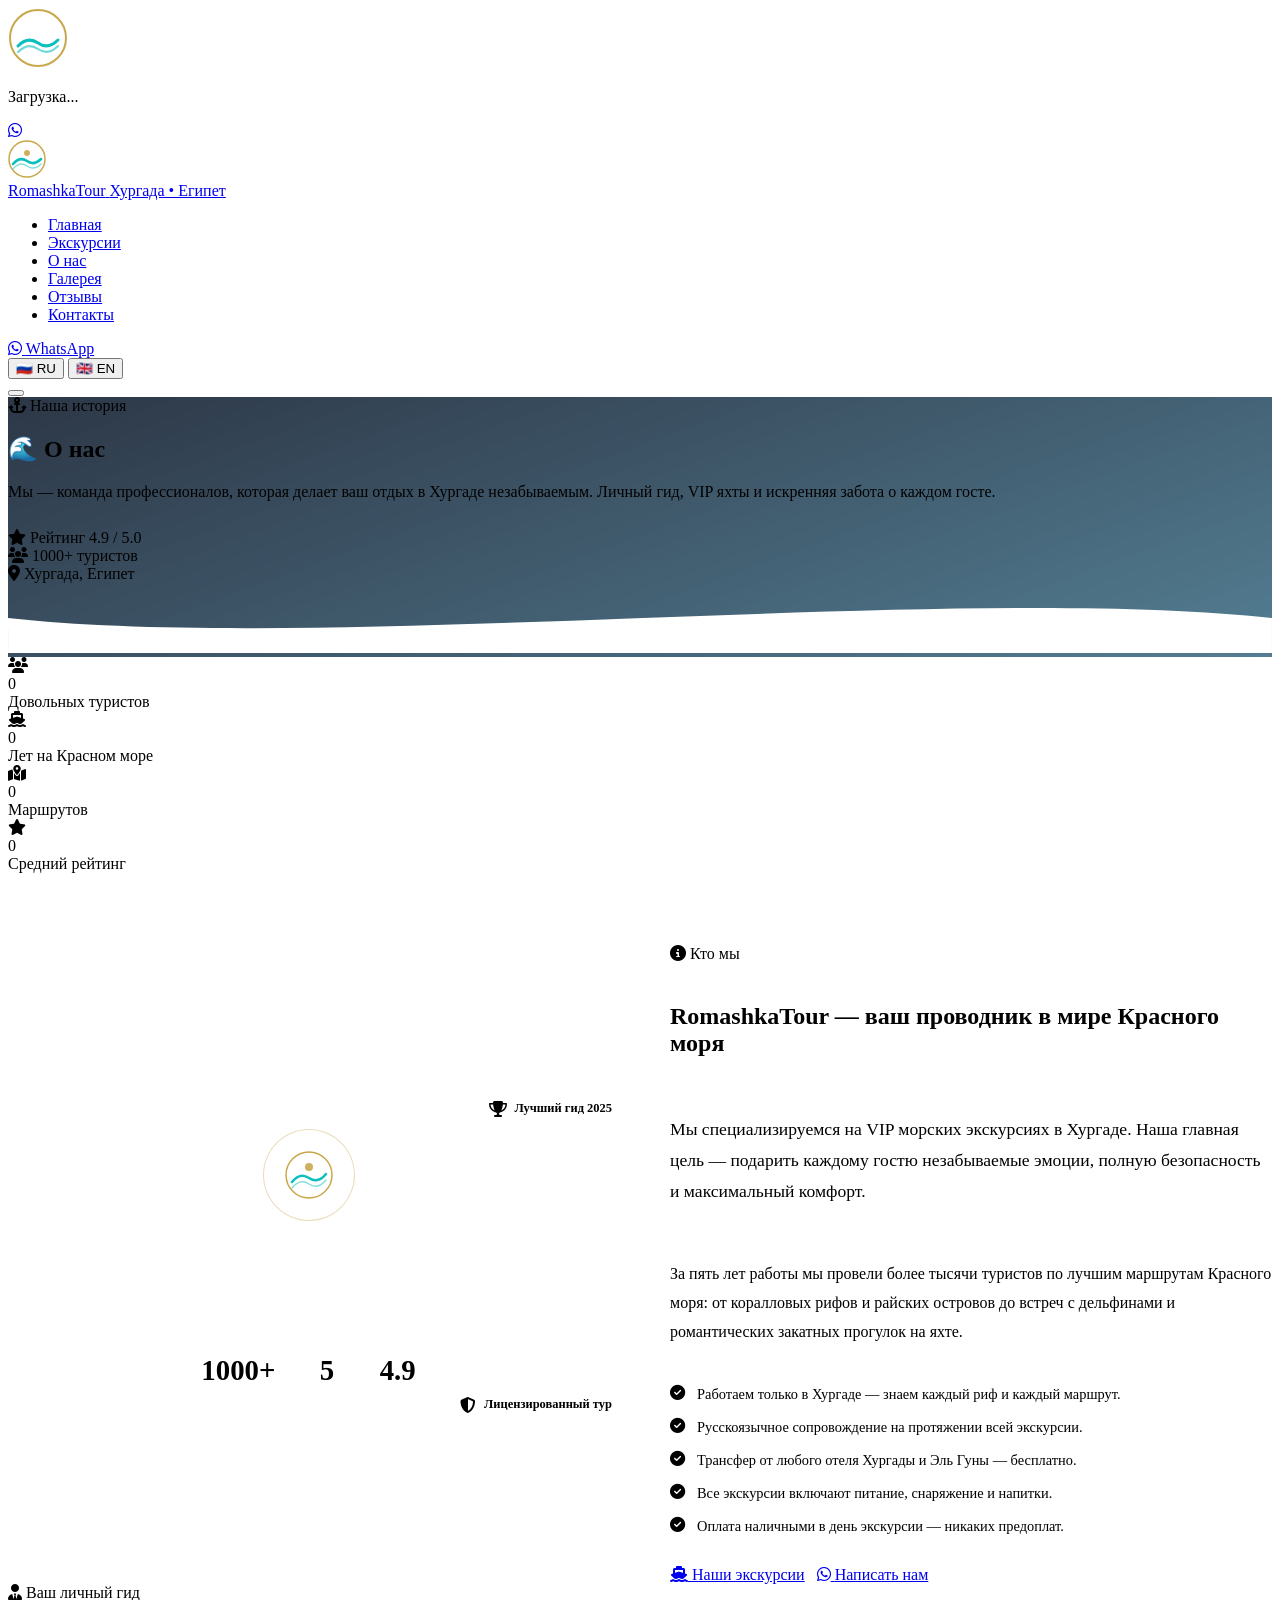
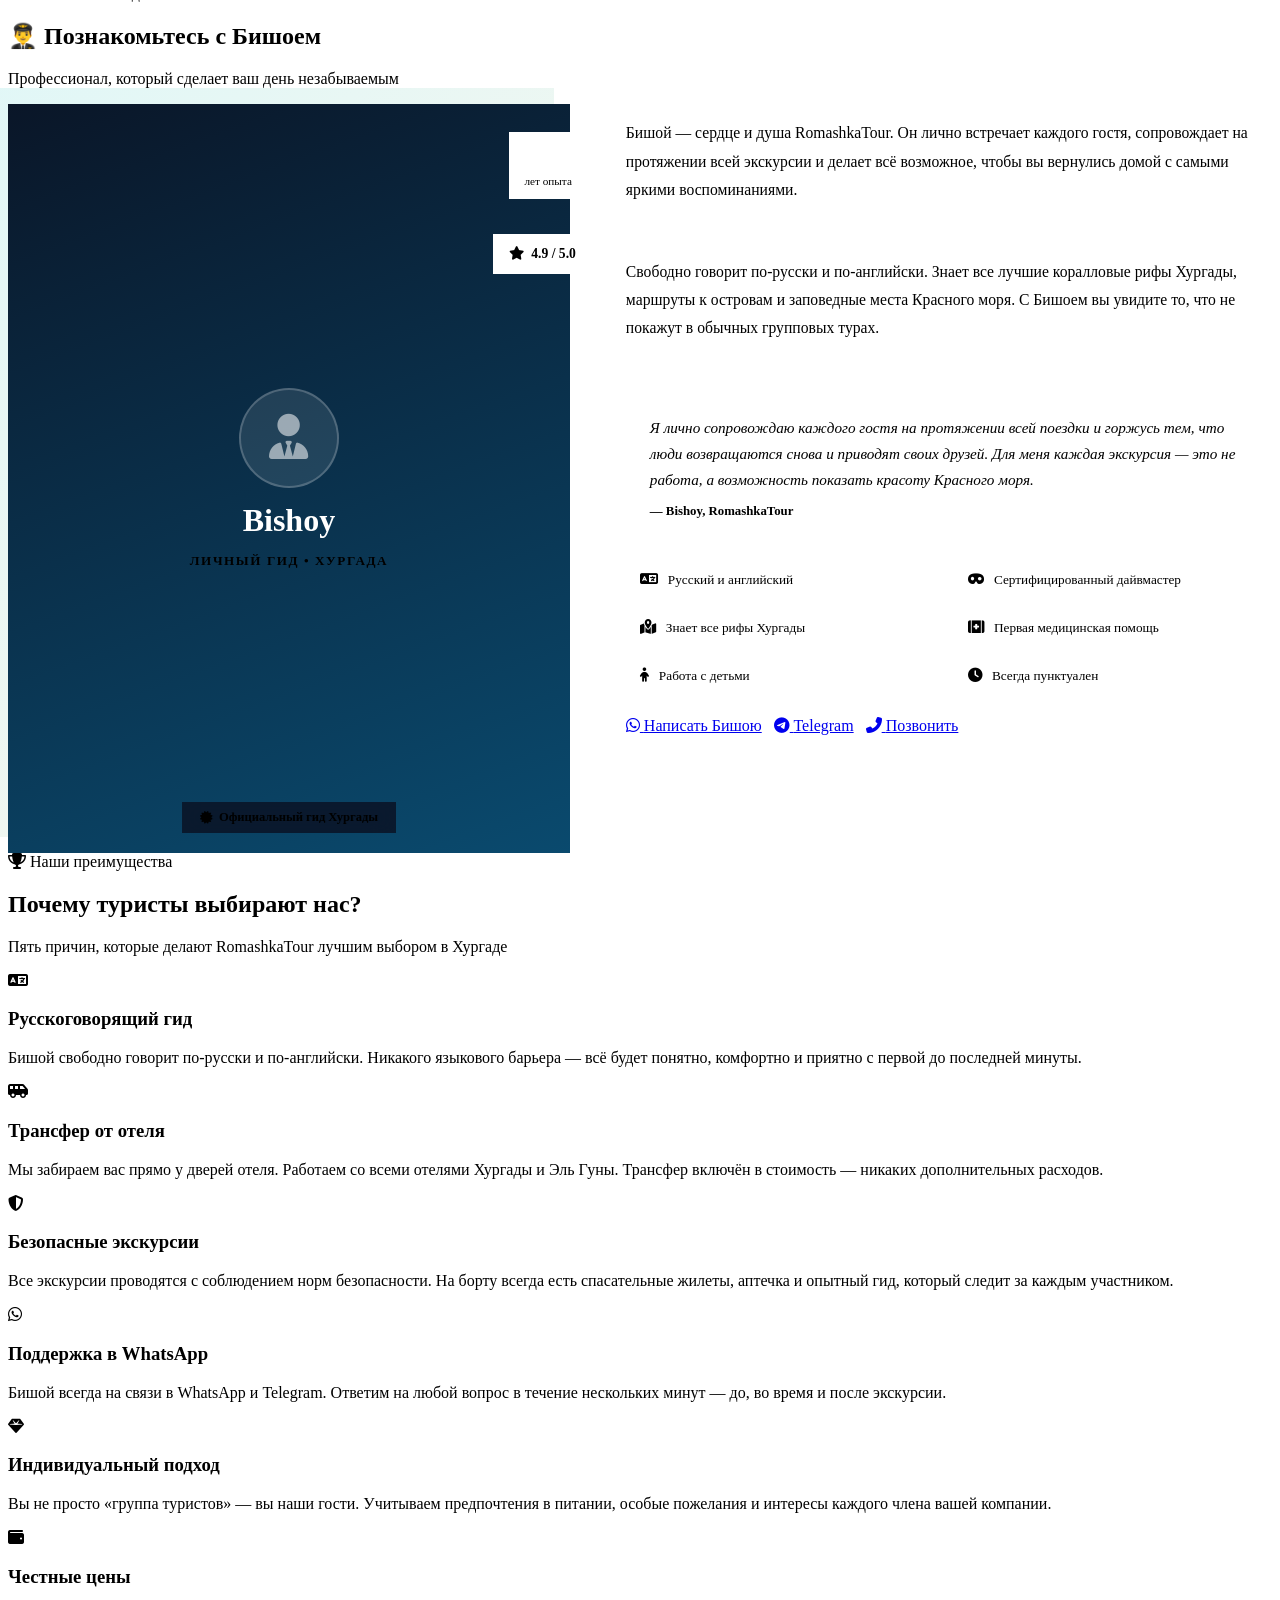
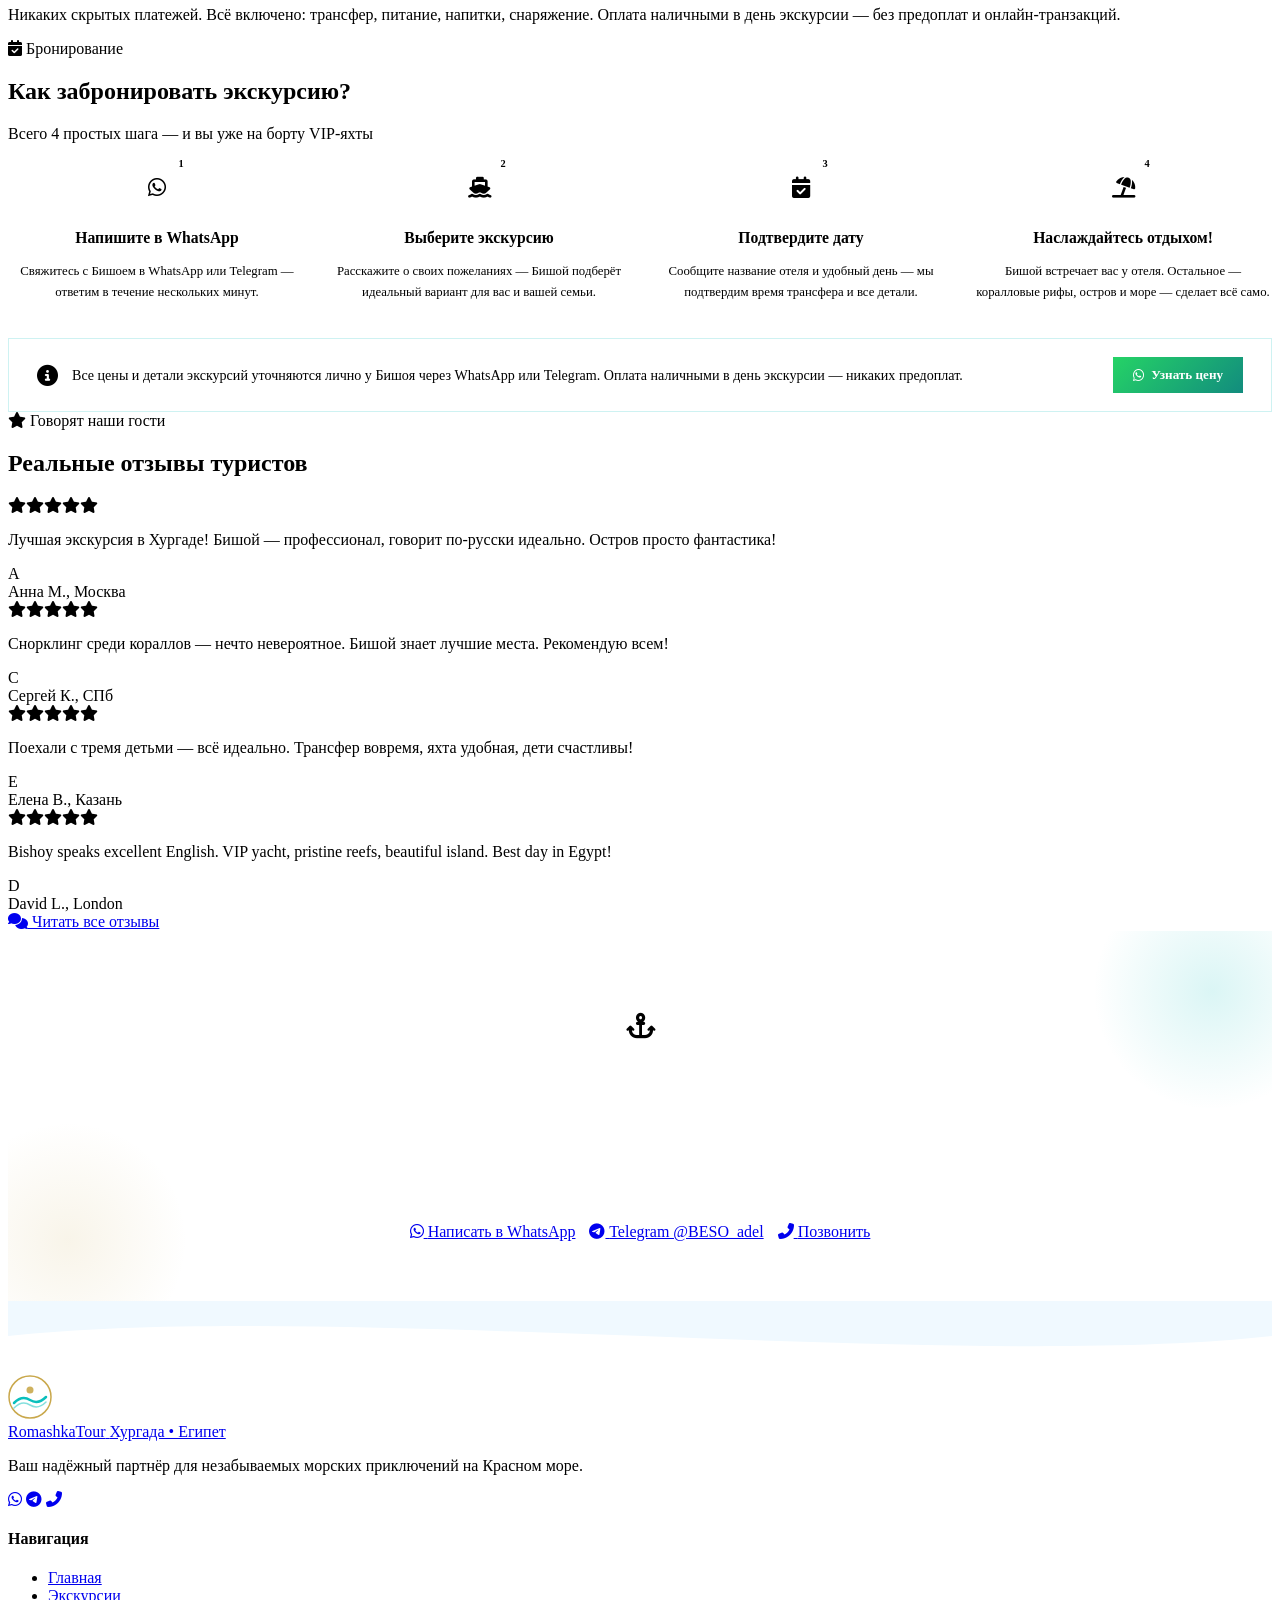
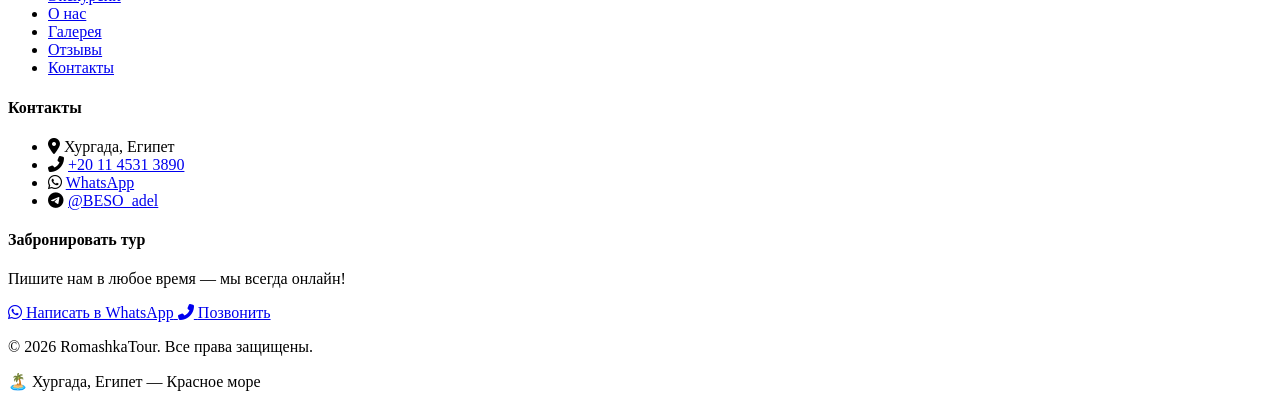
==== about.html @ 7dd12771 "Add files via upload" ====
<!DOCTYPE html>
<html lang="ru">
<head>
  <meta charset="UTF-8" />
  <meta name="viewport" content="width=device-width, initial-scale=1.0" />
  <meta name="description" content="О компании RomashkaTour — VIP морские экскурсии в Хургаде с личным гидом Бишоем. Русскоговорящий гид, трансфер от отеля, безопасные экскурсии на Красном море." />
  <meta name="keywords" content="RomashkaTour о нас, гид Бишой Хургада, морские экскурсии Египет, русский гид Хургада" />
  <meta name="author" content="RomashkaTour" />
  <meta property="og:title" content="О нас — RomashkaTour Хургада" />
  <meta property="og:description" content="Познакомьтесь с командой RomashkaTour. Личный гид Бишой, VIP яхты, Красное море." />
  <meta property="og:type" content="website" />
  <title>О нас — RomashkaTour | Гид Бишой, Хургада</title>
  <script>document.documentElement.classList.add('js');</script>
  <link rel="preconnect" href="https://fonts.googleapis.com" />
  <link rel="preconnect" href="https://fonts.gstatic.com" crossorigin />
  <link href="https://fonts.googleapis.com/css2?family=Playfair+Display:ital,wght@0,400;0,600;0,700;0,900;1,400&family=Inter:wght@300;400;500;600;700&display=swap" rel="stylesheet" />
  <link rel="stylesheet" href="https://cdnjs.cloudflare.com/ajax/libs/font-awesome/6.5.0/css/all.min.css" />
  <link rel="stylesheet" href="css/style.css" />

  <style>
    /* ─── ABOUT PAGE — уникальные стили только для этой страницы ─── */

    /* Блок "Кто мы" */
    .about-intro-grid {
      display: grid;
      grid-template-columns: 1fr 1fr;
      gap: 60px;
      align-items: center;
    }
    .about-intro-visual {
      position: relative;
    }
    .about-intro-visual-bg {
      position: absolute;
      top: -20px;
      left: -20px;
      right: 20px;
      bottom: 20px;
      background: linear-gradient(135deg, var(--teal-light), rgba(201,168,76,0.10));
      border-radius: var(--radius-xl);
      z-index: 0;
    }
    .about-intro-card {
      position: relative;
      z-index: 1;
      background: linear-gradient(160deg, var(--dark), #0a4a6e);
      border-radius: var(--radius-xl);
      overflow: hidden;
      box-shadow: var(--shadow-lg);
      min-height: 400px;
      display: flex;
      align-items: center;
      justify-content: center;
    }
    .about-intro-card-inner {
      display: flex;
      flex-direction: column;
      align-items: center;
      gap: 20px;
      padding: 48px 32px;
      text-align: center;
    }
    .aic-logo-icon {
      width: 90px;
      height: 90px;
      background: rgba(255,255,255,0.08);
      border: 1.5px solid rgba(201,168,76,0.4);
      border-radius: 50%;
      display: flex;
      align-items: center;
      justify-content: center;
    }
    .aic-title {
      font-family: var(--font-display);
      font-size: 2rem;
      font-weight: 900;
      color: white;
      letter-spacing: -0.02em;
    }
    .aic-title span { color: var(--gold); }
    .aic-subtitle {
      font-size: 0.85rem;
      color: rgba(255,255,255,0.65);
      letter-spacing: 0.12em;
      text-transform: uppercase;
      font-weight: 500;
    }
    .aic-divider {
      width: 60px;
      height: 2px;
      background: linear-gradient(90deg, var(--teal), var(--gold));
      border-radius: 2px;
    }
    .aic-stats {
      display: flex;
      gap: 28px;
    }
    .aic-stat {
      display: flex;
      flex-direction: column;
      align-items: center;
      gap: 4px;
    }
    .aic-stat-num {
      font-family: var(--font-display);
      font-size: 1.8rem;
      font-weight: 900;
      color: var(--gold);
      line-height: 1;
    }
    .aic-stat-label {
      font-size: 0.7rem;
      color: rgba(255,255,255,0.55);
      font-weight: 500;
      text-align: center;
    }
    .about-intro-float-1 {
      position: absolute;
      top: 24px;
      right: -18px;
      background: white;
      border-radius: var(--radius-md);
      padding: 12px 16px;
      box-shadow: var(--shadow-md);
      display: flex;
      align-items: center;
      gap: 8px;
      z-index: 2;
    }
    .about-intro-float-1 i { color: var(--gold); font-size: 1rem; }
    .about-intro-float-1 span { font-size: 0.78rem; font-weight: 700; color: var(--dark); }
    .about-intro-float-2 {
      position: absolute;
      bottom: 40px;
      right: -18px;
      background: white;
      border-radius: var(--radius-md);
      padding: 12px 16px;
      box-shadow: var(--shadow-md);
      display: flex;
      align-items: center;
      gap: 8px;
      z-index: 2;
    }
    .about-intro-float-2 i { color: var(--teal); font-size: 1rem; }
    .about-intro-float-2 span { font-size: 0.78rem; font-weight: 700; color: var(--dark); }

    /* Текст "О компании" */
    .about-intro-text {
      display: flex;
      flex-direction: column;
      gap: 20px;
    }
    .about-intro-text p {
      font-size: 1rem;
      color: var(--text-light);
      line-height: 1.8;
    }
    .about-intro-text .about-lead {
      font-size: 1.1rem;
      color: var(--text);
      font-weight: 500;
      line-height: 1.75;
    }
    .about-highlight-row {
      display: flex;
      flex-direction: column;
      gap: 10px;
    }
    .about-highlight-item {
      display: flex;
      align-items: flex-start;
      gap: 12px;
      font-size: 0.9rem;
      color: var(--text);
      line-height: 1.6;
    }
    .about-highlight-item i {
      color: var(--teal);
      margin-top: 2px;
      flex-shrink: 0;
      font-size: 0.95rem;
    }

    /* ─── Блок Бишоя ─── */
    .bishoy-section-grid {
      display: grid;
      grid-template-columns: 1fr 1.15fr;
      gap: 56px;
      align-items: start;
    }
    .bishoy-photo-wrap {
      position: relative;
    }
    .bishoy-photo-decor {
      position: absolute;
      top: -16px;
      left: -16px;
      right: 16px;
      bottom: 16px;
      background: linear-gradient(135deg, rgba(10,191,188,0.12), rgba(201,168,76,0.10));
      border-radius: var(--radius-xl);
      z-index: 0;
    }
    .bishoy-photo-main {
      position: relative;
      z-index: 1;
      border-radius: var(--radius-xl);
      overflow: hidden;
      background: linear-gradient(160deg, #0a1628, #0a4a6e);
      box-shadow: var(--shadow-lg);
      aspect-ratio: 3/4;
      display: flex;
      align-items: center;
      justify-content: center;
    }
    .bishoy-photo-main img {
      width: 100%;
      height: 100%;
      object-fit: cover;
      position: absolute;
      inset: 0;
    }
    .bishoy-photo-placeholder {
      position: relative;
      z-index: 1;
      display: flex;
      flex-direction: column;
      align-items: center;
      gap: 14px;
      padding: 40px;
      text-align: center;
    }
    .bpp-icon {
      width: 96px;
      height: 96px;
      background: rgba(255,255,255,0.10);
      border: 2px solid rgba(255,255,255,0.2);
      border-radius: 50%;
      display: flex;
      align-items: center;
      justify-content: center;
      font-size: 2.8rem;
      color: rgba(255,255,255,0.55);
    }
    .bpp-name {
      font-family: var(--font-display);
      font-size: 2rem;
      font-weight: 800;
      color: white;
    }
    .bpp-role {
      font-size: 0.82rem;
      color: var(--gold);
      letter-spacing: 0.12em;
      text-transform: uppercase;
      font-weight: 600;
    }
    .bishoy-badge-cert {
      position: absolute;
      bottom: 20px;
      left: 50%;
      transform: translateX(-50%);
      z-index: 2;
      display: inline-flex;
      align-items: center;
      gap: 7px;
      background: rgba(10,22,40,0.90);
      backdrop-filter: blur(12px);
      border: 1px solid var(--gold);
      color: var(--gold);
      padding: 8px 18px;
      border-radius: var(--radius-full);
      font-size: 0.78rem;
      font-weight: 600;
      white-space: nowrap;
    }
    .bishoy-stat-card {
      position: absolute;
      z-index: 2;
      background: white;
      border-radius: var(--radius-md);
      padding: 12px 16px;
      box-shadow: var(--shadow-md);
    }
    .bishoy-stat-1 {
      top: 28px;
      right: -18px;
      display: flex;
      flex-direction: column;
      gap: 2px;
    }
    .bishoy-stat-1 .bsc-num {
      font-family: var(--font-display);
      font-size: 1.8rem;
      font-weight: 800;
      line-height: 1;
      background: linear-gradient(135deg, var(--teal), var(--gold));
      -webkit-background-clip: text;
      -webkit-text-fill-color: transparent;
      background-clip: text;
    }
    .bishoy-stat-1 .bsc-label {
      font-size: 0.7rem;
      color: var(--text-light);
      font-weight: 500;
    }
    .bishoy-stat-2 {
      top: 130px;
      right: -22px;
      display: flex;
      align-items: center;
      gap: 7px;
      font-size: 0.85rem;
      font-weight: 700;
      color: var(--gold);
    }
    .bishoy-stat-2 i { color: var(--gold); }

    /* Текст о Бишое */
    .bishoy-info {
      display: flex;
      flex-direction: column;
      gap: 22px;
    }
    .bishoy-info p {
      font-size: 0.98rem;
      color: var(--text-light);
      line-height: 1.8;
    }
    .bishoy-quote {
      background: white;
      border-left: 4px solid var(--gold);
      border-radius: 0 var(--radius-md) var(--radius-md) 0;
      padding: 20px 24px;
      box-shadow: var(--shadow-sm);
      position: relative;
    }
    .bishoy-quote-icon {
      position: absolute;
      top: -13px;
      left: -2px;
      width: 26px;
      height: 26px;
      background: var(--gold);
      border-radius: 50%;
      display: flex;
      align-items: center;
      justify-content: center;
      color: white;
      font-size: 0.65rem;
    }
    .bishoy-quote p {
      font-size: 0.95rem;
      color: var(--text);
      font-style: italic;
      line-height: 1.7;
      margin-bottom: 8px;
    }
    .bishoy-quote cite {
      font-size: 0.8rem;
      color: var(--gold);
      font-weight: 700;
      font-style: normal;
    }
    .bishoy-skills-grid {
      display: grid;
      grid-template-columns: 1fr 1fr;
      gap: 10px;
    }
    .bishoy-skill-item {
      display: flex;
      align-items: center;
      gap: 10px;
      background: var(--off-white);
      border: 1px solid var(--gray-2);
      border-radius: var(--radius-md);
      padding: 11px 14px;
      font-size: 0.83rem;
      color: var(--text);
      font-weight: 500;
      transition: var(--transition);
    }
    .bishoy-skill-item:hover {
      background: var(--teal-light);
      border-color: rgba(10,191,188,0.25);
    }
    .bishoy-skill-item i {
      color: var(--teal);
      font-size: 0.9rem;
      flex-shrink: 0;
    }
    .bishoy-actions {
      display: flex;
      flex-wrap: wrap;
      gap: 12px;
    }

    /* ─── Шаги бронирования ─── */
    .booking-steps {
      display: grid;
      grid-template-columns: repeat(4, 1fr);
      gap: 24px;
      position: relative;
    }
    .booking-steps::before {
      content: '';
      position: absolute;
      top: 44px;
      left: calc(12.5% + 12px);
      right: calc(12.5% + 12px);
      height: 2px;
      background: linear-gradient(90deg, var(--teal), var(--gold));
      z-index: 0;
    }
    .booking-step {
      display: flex;
      flex-direction: column;
      align-items: center;
      text-align: center;
      gap: 14px;
      position: relative;
      z-index: 1;
    }
    .bs-num-wrap {
      width: 56px;
      height: 56px;
      border-radius: 50%;
      background: white;
      border: 2px solid var(--gray-2);
      display: flex;
      align-items: center;
      justify-content: center;
      position: relative;
      transition: var(--transition);
    }
    .bs-num-wrap::after {
      content: '';
      position: absolute;
      inset: -4px;
      border-radius: 50%;
      background: linear-gradient(135deg, var(--teal), var(--gold));
      z-index: -1;
      opacity: 0;
      transition: var(--transition);
    }
    .booking-step:hover .bs-num-wrap::after { opacity: 1; }
    .booking-step:hover .bs-num-wrap { border-color: transparent; }
    .bs-icon {
      font-size: 1.3rem;
      color: var(--teal);
      transition: var(--transition);
    }
    .booking-step:hover .bs-icon { color: white; }
    .bs-num {
      position: absolute;
      top: -6px;
      right: -6px;
      width: 20px;
      height: 20px;
      background: linear-gradient(135deg, var(--gold), var(--gold-dark));
      color: var(--dark);
      border-radius: 50%;
      font-size: 0.65rem;
      font-weight: 800;
      display: flex;
      align-items: center;
      justify-content: center;
    }
    .bs-title {
      font-family: var(--font-display);
      font-size: 0.98rem;
      font-weight: 700;
      color: var(--dark);
    }
    .bs-desc {
      font-size: 0.8rem;
      color: var(--text-light);
      line-height: 1.6;
    }

    /* ─── Финальный CTA внутри страницы (не cta-banner) ─── */
    .about-final-cta {
      background: linear-gradient(160deg, var(--dark), #0a3a5a);
      border-radius: var(--radius-xl);
      padding: 60px 48px;
      text-align: center;
      position: relative;
      overflow: hidden;
    }
    .about-final-cta::before {
      content: '';
      position: absolute;
      top: -60px;
      right: -60px;
      width: 240px;
      height: 240px;
      background: radial-gradient(circle, rgba(10,191,188,0.15), transparent 70%);
      pointer-events: none;
    }
    .about-final-cta::after {
      content: '';
      position: absolute;
      bottom: -60px;
      left: -60px;
      width: 240px;
      height: 240px;
      background: radial-gradient(circle, rgba(201,168,76,0.12), transparent 70%);
      pointer-events: none;
    }
    .afc-icon {
      width: 68px;
      height: 68px;
      background: rgba(255,255,255,0.08);
      border: 1px solid rgba(255,255,255,0.15);
      border-radius: 50%;
      display: flex;
      align-items: center;
      justify-content: center;
      font-size: 1.6rem;
      color: var(--gold);
      margin: 0 auto 20px;
    }
    .afc-title {
      font-family: var(--font-display);
      font-size: clamp(1.5rem, 3vw, 2.1rem);
      font-weight: 800;
      color: white;
      margin-bottom: 12px;
    }
    .afc-desc {
      font-size: 0.95rem;
      color: rgba(255,255,255,0.65);
      max-width: 520px;
      margin: 0 auto 32px;
      line-height: 1.7;
    }
    .afc-btns {
      display: flex;
      flex-wrap: wrap;
      gap: 14px;
      justify-content: center;
    }

    /* ─── RESPONSIVE ─── */
    @media (max-width: 1024px) {
      .about-intro-grid { grid-template-columns: 1fr; gap: 40px; }
      .about-intro-visual { max-width: 460px; margin: 0 auto; width: 100%; }
      .bishoy-section-grid { grid-template-columns: 1fr; gap: 40px; }
      .bishoy-photo-wrap { max-width: 420px; margin: 0 auto; width: 100%; }
      .booking-steps { grid-template-columns: repeat(2, 1fr); }
      .booking-steps::before { display: none; }
    }
    @media (max-width: 640px) {
      .about-intro-float-1 { right: 8px; top: 12px; }
      .about-intro-float-2 { right: 8px; bottom: 20px; }
      .bishoy-stat-1 { right: 4px; top: 16px; }
      .bishoy-stat-2 { right: 0; top: 110px; }
      .bishoy-skills-grid { grid-template-columns: 1fr; }
      .booking-steps { grid-template-columns: 1fr; }
      .about-final-cta { padding: 40px 24px; }
      .afc-btns { flex-direction: column; align-items: center; }
      .afc-btns a { width: 100%; max-width: 300px; justify-content: center; }
      .bishoy-actions { flex-direction: column; }
      .bishoy-actions a { justify-content: center; }
    }
  </style>
</head>
<body>

<!-- ========== PRELOADER ========== -->
<div class="preloader" id="preloader">
  <div class="preloader-inner">
    <div class="preloader-wave"></div>
    <div class="preloader-logo">
      <svg width="60" height="60" viewBox="0 0 60 60" fill="none">
        <circle cx="30" cy="30" r="28" stroke="#C9A84C" stroke-width="2"/>
        <path d="M10 38 Q20 28 30 35 Q40 42 50 32" stroke="#0ABFBC" stroke-width="3" fill="none" stroke-linecap="round"/>
        <path d="M10 44 Q20 34 30 41 Q40 48 50 38" stroke="#0ABFBC" stroke-width="2" fill="none" stroke-linecap="round" opacity="0.6"/>
      </svg>
    </div>
    <p class="preloader-text" data-ru="Загрузка..." data-en="Loading...">Загрузка...</p>
  </div>
</div>

<!-- ========== FLOATING WHATSAPP ========== -->
<a href="https://wa.me/20 11 4531 3890" target="_blank" class="whatsapp-float" aria-label="WhatsApp">
  <i class="fab fa-whatsapp"></i>
  <span class="whatsapp-pulse"></span>
</a>

<!-- ========== HEADER / NAV ========== -->
<header class="header" id="header">
  <div class="header-inner container">

    <a href="index.html" class="logo">
      <div class="logo-icon">
        <svg width="38" height="38" viewBox="0 0 38 38" fill="none">
          <circle cx="19" cy="19" r="18" stroke="#C9A84C" stroke-width="1.5"/>
          <path d="M5 24 Q12 16 19 21 Q26 26 33 19" stroke="#0ABFBC" stroke-width="2.5" fill="none" stroke-linecap="round"/>
          <path d="M5 29 Q12 21 19 26 Q26 31 33 24" stroke="#0ABFBC" stroke-width="1.5" fill="none" stroke-linecap="round" opacity="0.5"/>
          <circle cx="19" cy="13" r="3" fill="#C9A84C" opacity="0.9"/>
        </svg>
      </div>
      <div class="logo-text">
        <span class="logo-name">Romashka<span>Tour</span></span>
        <span class="logo-sub" data-ru="Хургада • Египет" data-en="Hurghada • Egypt">Хургада • Египет</span>
      </div>
    </a>

    <nav class="nav" id="nav">
      <ul class="nav-list">
        <li><a href="index.html"      class="nav-link"        data-ru="Главная"   data-en="Home">Главная</a></li>
        <li><a href="excursions.html" class="nav-link"        data-ru="Экскурсии" data-en="Excursions">Экскурсии</a></li>
        <li><a href="about.html"      class="nav-link active" data-ru="О нас"     data-en="About">О нас</a></li>
        <li><a href="gallery.html"    class="nav-link"        data-ru="Галерея"   data-en="Gallery">Галерея</a></li>
        <li><a href="reviews.html"    class="nav-link"        data-ru="Отзывы"    data-en="Reviews">Отзывы</a></li>
        <li><a href="contacts.html"   class="nav-link"        data-ru="Контакты"  data-en="Contacts">Контакты</a></li>
      </ul>
      <div class="nav-cta">
        <a href="https://wa.me/20 11 4531 3890" target="_blank" class="btn-nav-wa">
          <i class="fab fa-whatsapp"></i>
          <span data-ru="WhatsApp" data-en="WhatsApp">WhatsApp</span>
        </a>
      </div>
    </nav>

    <div class="header-controls">
      <div class="lang-switcher" id="langSwitcher">
        <button class="lang-btn active" data-lang="ru"><span class="flag">🇷🇺</span> RU</button>
        <button class="lang-btn"        data-lang="en"><span class="flag">🇬🇧</span> EN</button>
      </div>
      <button class="burger" id="burger" aria-label="Меню">
        <span></span><span></span><span></span>
      </button>
    </div>

  </div>
</header>

<!-- ========== PAGE HERO ========== -->
<section class="page-hero"
  style="background: linear-gradient(160deg, rgba(10,22,40,0.86) 0%, rgba(10,70,100,0.70) 100%),
         url('https://images.unsplash.com/photo-1516426122078-c23e76319801?w=1920&q=80') center/cover no-repeat;">
  <div class="page-hero-content" data-aos="fade-up">
    <div class="section-eyebrow" style="justify-content:center; margin-bottom:16px;">
      <i class="fas fa-anchor"></i>
      <span data-ru="Наша история" data-en="Our Story">Наша история</span>
    </div>
    <h1 data-ru="🌊 О нас" data-en="🌊 About Us">🌊 О нас</h1>
    <p data-ru="Мы — команда профессионалов, которая делает ваш отдых в Хургаде незабываемым. Личный гид, VIP яхты и искренняя забота о каждом госте." data-en="We are a team of professionals who make your holiday in Hurghada unforgettable. Personal guide, VIP yachts and genuine care for every guest.">
      Мы — команда профессионалов, которая делает ваш отдых в Хургаде незабываемым. Личный гид, VIP яхты и искренняя забота о каждом госте.
    </p>
    <div class="hero-trust" style="margin-top:28px; justify-content:center;">
      <div class="trust-item">
        <i class="fas fa-star"></i>
        <span data-ru="Рейтинг 4.9 / 5.0" data-en="Rating 4.9 / 5.0">Рейтинг 4.9 / 5.0</span>
      </div>
      <div class="trust-item">
        <i class="fas fa-users"></i>
        <span data-ru="1000+ туристов" data-en="1000+ tourists">1000+ туристов</span>
      </div>
      <div class="trust-item">
        <i class="fas fa-map-marker-alt"></i>
        <span data-ru="Хургада, Египет" data-en="Hurghada, Egypt">Хургада, Египет</span>
      </div>
    </div>
  </div>
  <div class="page-hero-wave">
    <svg viewBox="0 0 1440 80" fill="none" xmlns="http://www.w3.org/2000/svg">
      <path d="M0,40 C360,80 1080,0 1440,40 L1440,80 L0,80 Z" fill="#ffffff"/>
    </svg>
  </div>
</section>

<!-- ========== СТАТИСТИКА ========== -->
<section class="stats section-pad" style="padding-bottom:0;">
  <div class="container">
    <div class="stats-grid">
      <div class="stat-card" data-aos="fade-up" data-aos-delay="0">
        <div class="stat-icon"><i class="fas fa-users"></i></div>
        <div class="stat-num" data-count="1000">0</div>
        <div class="stat-label" data-ru="Довольных туристов" data-en="Happy Tourists">Довольных туристов</div>
      </div>
      <div class="stat-card" data-aos="fade-up" data-aos-delay="100">
        <div class="stat-icon"><i class="fas fa-ship"></i></div>
        <div class="stat-num" data-count="5">0</div>
        <div class="stat-label" data-ru="Лет на Красном море" data-en="Years on the Red Sea">Лет на Красном море</div>
      </div>
      <div class="stat-card" data-aos="fade-up" data-aos-delay="200">
        <div class="stat-icon"><i class="fas fa-map-marked-alt"></i></div>
        <div class="stat-num" data-count="12">0</div>
        <div class="stat-label" data-ru="Маршрутов" data-en="Routes">Маршрутов</div>
      </div>
      <div class="stat-card" data-aos="fade-up" data-aos-delay="300">
        <div class="stat-icon"><i class="fas fa-star"></i></div>
        <div class="stat-num" data-count="4.9" data-decimal="true">0</div>
        <div class="stat-label" data-ru="Средний рейтинг" data-en="Average Rating">Средний рейтинг</div>
      </div>
    </div>
  </div>
</section>

<!-- ========== О КОМПАНИИ ========== -->
<section class="section-pad" style="background:#fff; padding-top:72px;">
  <div class="container">
    <div class="about-intro-grid">

      <!-- Визуальная карточка -->
      <div class="about-intro-visual" data-aos="fade-right">
        <div class="about-intro-visual-bg"></div>
        <div class="about-intro-card">
          <div class="about-intro-card-inner">
            <div class="aic-logo-icon">
              <svg width="50" height="50" viewBox="0 0 50 50" fill="none">
                <circle cx="25" cy="25" r="23" stroke="#C9A84C" stroke-width="1.5"/>
                <path d="M8 32 Q16 22 25 28 Q34 34 42 24" stroke="#0ABFBC" stroke-width="2.5" fill="none" stroke-linecap="round"/>
                <path d="M8 38 Q16 28 25 34 Q34 40 42 30" stroke="#0ABFBC" stroke-width="1.5" fill="none" stroke-linecap="round" opacity="0.5"/>
                <circle cx="25" cy="17" r="4" fill="#C9A84C" opacity="0.9"/>
              </svg>
            </div>
            <div class="aic-title">Romashka<span>Tour</span></div>
            <div class="aic-subtitle" data-ru="Хургада • Красное море" data-en="Hurghada • Red Sea">Хургада • Красное море</div>
            <div class="aic-divider"></div>
            <div class="aic-stats">
              <div class="aic-stat">
                <div class="aic-stat-num">1000+</div>
                <div class="aic-stat-label" data-ru="туристов" data-en="tourists">туристов</div>
              </div>
              <div class="aic-stat">
                <div class="aic-stat-num">5</div>
                <div class="aic-stat-label" data-ru="лет опыта" data-en="years exp.">лет опыта</div>
              </div>
              <div class="aic-stat">
                <div class="aic-stat-num">4.9</div>
                <div class="aic-stat-label" data-ru="рейтинг" data-en="rating">рейтинг</div>
              </div>
            </div>
          </div>
        </div>
        <!-- Плавающие карточки -->
        <div class="about-intro-float-1">
          <i class="fas fa-trophy"></i>
          <span data-ru="Лучший гид 2025" data-en="Best Guide 2025">Лучший гид 2025</span>
        </div>
        <div class="about-intro-float-2">
          <i class="fas fa-shield-alt"></i>
          <span data-ru="Лицензированный тур" data-en="Licensed Tour">Лицензированный тур</span>
        </div>
      </div>

      <!-- Текст -->
      <div class="about-intro-text" data-aos="fade-left">
        <div class="section-eyebrow">
          <i class="fas fa-info-circle"></i>
          <span data-ru="Кто мы" data-en="Who We Are">Кто мы</span>
        </div>
        <h2 class="section-title" style="text-align:left;">
          <span data-ru="RomashkaTour — ваш проводник в мире Красного моря" data-en="RomashkaTour — your gateway to the Red Sea world">RomashkaTour — ваш проводник в мире Красного моря</span>
        </h2>
        <p class="about-lead" data-ru="Мы специализируемся на VIP морских экскурсиях в Хургаде. Наша главная цель — подарить каждому гостю незабываемые эмоции, полную безопасность и максимальный комфорт." data-en="We specialize in VIP sea excursions in Hurghada. Our main goal is to give every guest unforgettable emotions, complete safety and maximum comfort.">
          Мы специализируемся на VIP морских экскурсиях в Хургаде. Наша главная цель — подарить каждому гостю незабываемые эмоции, полную безопасность и максимальный комфорт.
        </p>
        <p data-ru="За пять лет работы мы провели более тысячи туристов по лучшим маршрутам Красного моря: от коралловых рифов и райских островов до встреч с дельфинами и романтических закатных прогулок на яхте." data-en="Over five years we have taken more than a thousand tourists along the best routes of the Red Sea: from coral reefs and paradise islands to dolphin encounters and romantic sunset yacht cruises.">
          За пять лет работы мы провели более тысячи туристов по лучшим маршрутам Красного моря: от коралловых рифов и райских островов до встреч с дельфинами и романтических закатных прогулок на яхте.
        </p>
        <div class="about-highlight-row">
          <div class="about-highlight-item">
            <i class="fas fa-check-circle"></i>
            <span data-ru="Работаем только в Хургаде — знаем каждый риф и каждый маршрут." data-en="We operate only in Hurghada — we know every reef and every route.">Работаем только в Хургаде — знаем каждый риф и каждый маршрут.</span>
          </div>
          <div class="about-highlight-item">
            <i class="fas fa-check-circle"></i>
            <span data-ru="Русскоязычное сопровождение на протяжении всей экскурсии." data-en="Russian-language accompaniment throughout the entire excursion.">Русскоязычное сопровождение на протяжении всей экскурсии.</span>
          </div>
          <div class="about-highlight-item">
            <i class="fas fa-check-circle"></i>
            <span data-ru="Трансфер от любого отеля Хургады и Эль Гуны — бесплатно." data-en="Transfer from any hotel in Hurghada and El Gouna — free of charge.">Трансфер от любого отеля Хургады и Эль Гуны — бесплатно.</span>
          </div>
          <div class="about-highlight-item">
            <i class="fas fa-check-circle"></i>
            <span data-ru="Все экскурсии включают питание, снаряжение и напитки." data-en="All excursions include food, equipment and drinks.">Все экскурсии включают питание, снаряжение и напитки.</span>
          </div>
          <div class="about-highlight-item">
            <i class="fas fa-check-circle"></i>
            <span data-ru="Оплата наличными в день экскурсии — никаких предоплат." data-en="Cash payment on the day of the excursion — no prepayment.">Оплата наличными в день экскурсии — никаких предоплат.</span>
          </div>
        </div>
        <div style="display:flex; flex-wrap:wrap; gap:12px; margin-top:8px;">
          <a href="excursions.html" class="btn-primary">
            <i class="fas fa-ship"></i>
            <span data-ru="Наши экскурсии" data-en="Our Excursions">Наши экскурсии</span>
          </a>
          <a href="https://wa.me/20 11 4531 3890" target="_blank" class="btn-outline">
            <i class="fab fa-whatsapp"></i>
            <span data-ru="Написать нам" data-en="Write to Us">Написать нам</span>
          </a>
        </div>
      </div>

    </div>
  </div>
</section>

<!-- ========== БЛОК ГИДА БИШОЯ ========== -->
<section class="section-pad" style="background:var(--off-white);">
  <div class="container">
    <div class="section-header" data-aos="fade-up">
      <div class="section-eyebrow">
        <i class="fas fa-user-tie"></i>
        <span data-ru="Ваш личный гид" data-en="Your Personal Guide">Ваш личный гид</span>
      </div>
      <h2 class="section-title" data-ru="👨‍✈️ Познакомьтесь с Бишоем" data-en="👨‍✈️ Meet Bishoy">👨‍✈️ Познакомьтесь с Бишоем</h2>
      <p class="section-subtitle" data-ru="Профессионал, который сделает ваш день незабываемым" data-en="A professional who will make your day unforgettable">Профессионал, который сделает ваш день незабываемым</p>
    </div>

    <div class="bishoy-section-grid">

      <!-- Фото -->
      <div class="bishoy-photo-wrap" data-aos="fade-right">
        <div class="bishoy-photo-decor"></div>
        <div class="bishoy-photo-main">
          <img src="images/boss portret 2.jpg" alt="Гид Бишой — RomashkaTour Хургада"
               onerror="this.style.display='none'; document.getElementById('bAboutPlaceholder').style.display='flex';">
          <div class="bishoy-photo-placeholder" id="bAboutPlaceholder" style="display:none;">
            <div class="bpp-icon"><i class="fas fa-user-tie"></i></div>
            <div class="bpp-name">Bishoy</div>
            <div class="bpp-role" data-ru="Личный гид • Хургада" data-en="Personal Guide • Hurghada">Личный гид • Хургада</div>
          </div>
          <div class="bishoy-badge-cert">
            <i class="fas fa-certificate"></i>
            <span data-ru="Официальный гид Хургады" data-en="Official Hurghada Guide">Официальный гид Хургады</span>
          </div>
        </div>
        <!-- Плавающие стат-карточки -->
        <div class="bishoy-stat-card bishoy-stat-1">
          <div class="bsc-num">5</div>
          <div class="bsc-label" data-ru="лет опыта" data-en="years exp.">лет опыта</div>
        </div>
        <div class="bishoy-stat-card bishoy-stat-2">
          <i class="fas fa-star"></i>
          <span>4.9 / 5.0</span>
        </div>
      </div>

      <!-- Информация -->
      <div class="bishoy-info" data-aos="fade-left">
        <p data-ru="Бишой — сердце и душа RomashkaTour. Он лично встречает каждого гостя, сопровождает на протяжении всей экскурсии и делает всё возможное, чтобы вы вернулись домой с самыми яркими воспоминаниями." data-en="Bishoy is the heart and soul of RomashkaTour. He personally meets every guest, accompanies them throughout the entire excursion and does everything possible to ensure you return home with the brightest memories.">
          Бишой — сердце и душа RomashkaTour. Он лично встречает каждого гостя, сопровождает на протяжении всей экскурсии и делает всё возможное, чтобы вы вернулись домой с самыми яркими воспоминаниями.
        </p>
        <p data-ru="Свободно говорит по-русски и по-английски. Знает все лучшие коралловые рифы Хургады, маршруты к островам и заповедные места Красного моря. С Бишоем вы увидите то, что не покажут в обычных групповых турах." data-en="Speaks fluent Russian and English. Knows all the best coral reefs in Hurghada, the island routes and protected spots of the Red Sea. With Bishoy you will see things that standard group tours never show.">
          Свободно говорит по-русски и по-английски. Знает все лучшие коралловые рифы Хургады, маршруты к островам и заповедные места Красного моря. С Бишоем вы увидите то, что не покажут в обычных групповых турах.
        </p>

        <div class="bishoy-quote">
          <div class="bishoy-quote-icon"><i class="fas fa-heart"></i></div>
          <p data-ru="Я лично сопровождаю каждого гостя на протяжении всей поездки и горжусь тем, что люди возвращаются снова и приводят своих друзей. Для меня каждая экскурсия — это не работа, а возможность показать красоту Красного моря." data-en="I personally accompany every guest throughout the entire trip and am proud that people come back again and bring their friends. For me, every excursion is not work — it is an opportunity to show the beauty of the Red Sea.">
            Я лично сопровождаю каждого гостя на протяжении всей поездки и горжусь тем, что люди возвращаются снова и приводят своих друзей. Для меня каждая экскурсия — это не работа, а возможность показать красоту Красного моря.
          </p>
          <cite>— Bishoy, RomashkaTour</cite>
        </div>

        <!-- Навыки -->
        <div class="bishoy-skills-grid">
          <div class="bishoy-skill-item">
            <i class="fas fa-language"></i>
            <span data-ru="Русский и английский" data-en="Russian and English">Русский и английский</span>
          </div>
          <div class="bishoy-skill-item">
            <i class="fas fa-mask"></i>
            <span data-ru="Сертифицированный дайвмастер" data-en="Certified Dive Master">Сертифицированный дайвмастер</span>
          </div>
          <div class="bishoy-skill-item">
            <i class="fas fa-map-marked-alt"></i>
            <span data-ru="Знает все рифы Хургады" data-en="Knows all Hurghada reefs">Знает все рифы Хургады</span>
          </div>
          <div class="bishoy-skill-item">
            <i class="fas fa-first-aid"></i>
            <span data-ru="Первая медицинская помощь" data-en="First Aid certified">Первая медицинская помощь</span>
          </div>
          <div class="bishoy-skill-item">
            <i class="fas fa-child"></i>
            <span data-ru="Работа с детьми" data-en="Experience with children">Работа с детьми</span>
          </div>
          <div class="bishoy-skill-item">
            <i class="fas fa-clock"></i>
            <span data-ru="Всегда пунктуален" data-en="Always punctual">Всегда пунктуален</span>
          </div>
        </div>

        <div class="bishoy-actions">
          <a href="https://wa.me/20 11 4531 3890" target="_blank" class="btn-primary">
            <i class="fab fa-whatsapp"></i>
            <span data-ru="Написать Бишою" data-en="Message Bishoy">Написать Бишою</span>
          </a>
          <a href="https://t.me/BESO_adel" target="_blank" class="btn-outline">
            <i class="fab fa-telegram"></i>
            <span data-ru="Telegram" data-en="Telegram">Telegram</span>
          </a>
          <a href="tel:+20 11 4531 3890" class="btn-outline">
            <i class="fas fa-phone-alt"></i>
            <span data-ru="Позвонить" data-en="Call">Позвонить</span>
          </a>
        </div>
      </div>

    </div>
  </div>
</section>

<!-- ========== БЛОК ПРЕИМУЩЕСТВ ========== -->
<section class="advantages section-pad">
  <div class="container">
    <div class="section-header" data-aos="fade-up">
      <div class="section-eyebrow">
        <i class="fas fa-trophy"></i>
        <span data-ru="Наши преимущества" data-en="Our Advantages">Наши преимущества</span>
      </div>
      <h2 class="section-title" data-ru="Почему туристы выбирают нас?" data-en="Why Do Tourists Choose Us?">Почему туристы выбирают нас?</h2>
      <p class="section-subtitle" data-ru="Пять причин, которые делают RomashkaTour лучшим выбором в Хургаде" data-en="Five reasons that make RomashkaTour the best choice in Hurghada">Пять причин, которые делают RomashkaTour лучшим выбором в Хургаде</p>
    </div>

    <div class="adv-grid">
      <div class="adv-card" data-aos="fade-up" data-aos-delay="0">
        <div class="adv-icon"><i class="fas fa-language"></i></div>
        <h3 data-ru="Русскоговорящий гид" data-en="Russian-speaking Guide">Русскоговорящий гид</h3>
        <p data-ru="Бишой свободно говорит по-русски и по-английски. Никакого языкового барьера — всё будет понятно, комфортно и приятно с первой до последней минуты." data-en="Bishoy speaks fluent Russian and English. No language barrier — everything will be clear, comfortable and enjoyable from the first to the last minute.">Бишой свободно говорит по-русски и по-английски. Никакого языкового барьера — всё будет понятно, комфортно и приятно с первой до последней минуты.</p>
      </div>
      <div class="adv-card" data-aos="fade-up" data-aos-delay="100">
        <div class="adv-icon"><i class="fas fa-shuttle-van"></i></div>
        <h3 data-ru="Трансфер от отеля" data-en="Hotel Transfer">Трансфер от отеля</h3>
        <p data-ru="Мы забираем вас прямо у дверей отеля. Работаем со всеми отелями Хургады и Эль Гуны. Трансфер включён в стоимость — никаких дополнительных расходов." data-en="We pick you up right at your hotel door. We work with all hotels in Hurghada and El Gouna. Transfer is included in the price — no extra costs.">Мы забираем вас прямо у дверей отеля. Работаем со всеми отелями Хургады и Эль Гуны. Трансфер включён в стоимость — никаких дополнительных расходов.</p>
      </div>
      <div class="adv-card" data-aos="fade-up" data-aos-delay="200">
        <div class="adv-icon"><i class="fas fa-shield-alt"></i></div>
        <h3 data-ru="Безопасные экскурсии" data-en="Safe Excursions">Безопасные экскурсии</h3>
        <p data-ru="Все экскурсии проводятся с соблюдением норм безопасности. На борту всегда есть спасательные жилеты, аптечка и опытный гид, который следит за каждым участником." data-en="All excursions are conducted in compliance with safety standards. Life jackets, first aid kit and an experienced guide who watches over every participant are always on board.">Все экскурсии проводятся с соблюдением норм безопасности. На борту всегда есть спасательные жилеты, аптечка и опытный гид, который следит за каждым участником.</p>
      </div>
      <div class="adv-card" data-aos="fade-up" data-aos-delay="300">
        <div class="adv-icon"><i class="fab fa-whatsapp"></i></div>
        <h3 data-ru="Поддержка в WhatsApp" data-en="WhatsApp Support">Поддержка в WhatsApp</h3>
        <p data-ru="Бишой всегда на связи в WhatsApp и Telegram. Ответим на любой вопрос в течение нескольких минут — до, во время и после экскурсии." data-en="Bishoy is always available on WhatsApp and Telegram. We reply to any question within minutes — before, during and after the excursion.">Бишой всегда на связи в WhatsApp и Telegram. Ответим на любой вопрос в течение нескольких минут — до, во время и после экскурсии.</p>
      </div>
      <div class="adv-card" data-aos="fade-up" data-aos-delay="400">
        <div class="adv-icon"><i class="fas fa-gem"></i></div>
        <h3 data-ru="Индивидуальный подход" data-en="Individual Approach">Индивидуальный подход</h3>
        <p data-ru="Вы не просто «группа туристов» — вы наши гости. Учитываем предпочтения в питании, особые пожелания и интересы каждого члена вашей компании." data-en="You are not just 'a group of tourists' — you are our guests. We accommodate food preferences, special requests and the interests of every member of your party.">Вы не просто «группа туристов» — вы наши гости. Учитываем предпочтения в питании, особые пожелания и интересы каждого члена вашей компании.</p>
      </div>
      <div class="adv-card" data-aos="fade-up" data-aos-delay="500">
        <div class="adv-icon"><i class="fas fa-wallet"></i></div>
        <h3 data-ru="Честные цены" data-en="Fair Prices">Честные цены</h3>
        <p data-ru="Никаких скрытых платежей. Всё включено: трансфер, питание, напитки, снаряжение. Оплата наличными в день экскурсии — без предоплат и онлайн-транзакций." data-en="No hidden fees. Everything included: transfer, food, drinks, equipment. Cash payment on the day of the excursion — no prepayments or online transactions.">Никаких скрытых платежей. Всё включено: трансфер, питание, напитки, снаряжение. Оплата наличными в день экскурсии — без предоплат и онлайн-транзакций.</p>
      </div>
    </div>
  </div>
</section>

<!-- ========== КАК ЗАБРОНИРОВАТЬ ========== -->
<section class="section-pad" style="background:#fff;">
  <div class="container">
    <div class="section-header" data-aos="fade-up">
      <div class="section-eyebrow">
        <i class="fas fa-calendar-check"></i>
        <span data-ru="Бронирование" data-en="Booking">Бронирование</span>
      </div>
      <h2 class="section-title" data-ru="Как забронировать экскурсию?" data-en="How to Book an Excursion?">Как забронировать экскурсию?</h2>
      <p class="section-subtitle" data-ru="Всего 4 простых шага — и вы уже на борту VIP-яхты" data-en="Just 4 simple steps — and you're already on board the VIP yacht">Всего 4 простых шага — и вы уже на борту VIP-яхты</p>
    </div>

    <div class="booking-steps" data-aos="fade-up">

      <div class="booking-step">
        <div class="bs-num-wrap">
          <i class="bs-icon fab fa-whatsapp"></i>
          <div class="bs-num">1</div>
        </div>
        <div class="bs-title" data-ru="Напишите в WhatsApp" data-en="Write on WhatsApp">Напишите в WhatsApp</div>
        <div class="bs-desc" data-ru="Свяжитесь с Бишоем в WhatsApp или Telegram — ответим в течение нескольких минут." data-en="Contact Bishoy on WhatsApp or Telegram — we reply within minutes.">Свяжитесь с Бишоем в WhatsApp или Telegram — ответим в течение нескольких минут.</div>
      </div>

      <div class="booking-step">
        <div class="bs-num-wrap">
          <i class="bs-icon fas fa-ship"></i>
          <div class="bs-num">2</div>
        </div>
        <div class="bs-title" data-ru="Выберите экскурсию" data-en="Choose an Excursion">Выберите экскурсию</div>
        <div class="bs-desc" data-ru="Расскажите о своих пожеланиях — Бишой подберёт идеальный вариант для вас и вашей семьи." data-en="Tell us your preferences — Bishoy will find the perfect option for you and your family.">Расскажите о своих пожеланиях — Бишой подберёт идеальный вариант для вас и вашей семьи.</div>
      </div>

      <div class="booking-step">
        <div class="bs-num-wrap">
          <i class="bs-icon fas fa-calendar-check"></i>
          <div class="bs-num">3</div>
        </div>
        <div class="bs-title" data-ru="Подтвердите дату" data-en="Confirm the Date">Подтвердите дату</div>
        <div class="bs-desc" data-ru="Сообщите название отеля и удобный день — мы подтвердим время трансфера и все детали." data-en="Share your hotel name and preferred day — we will confirm the transfer time and all details.">Сообщите название отеля и удобный день — мы подтвердим время трансфера и все детали.</div>
      </div>

      <div class="booking-step">
        <div class="bs-num-wrap">
          <i class="bs-icon fas fa-umbrella-beach"></i>
          <div class="bs-num">4</div>
        </div>
        <div class="bs-title" data-ru="Наслаждайтесь отдыхом!" data-en="Enjoy Your Holiday!">Наслаждайтесь отдыхом!</div>
        <div class="bs-desc" data-ru="Бишой встречает вас у отеля. Остальное — коралловые рифы, остров и море — сделает всё само." data-en="Bishoy meets you at the hotel. The rest — coral reefs, island and the sea — takes care of itself.">Бишой встречает вас у отеля. Остальное — коралловые рифы, остров и море — сделает всё само.</div>
      </div>

    </div>

    <!-- Подсказка об оплате -->
    <div style="
      background: linear-gradient(135deg, var(--teal-light), rgba(201,168,76,0.07));
      border: 1px solid rgba(10,191,188,0.2);
      border-radius: var(--radius-lg);
      padding: 18px 28px;
      margin-top: 36px;
      display: flex;
      align-items: center;
      gap: 14px;
      flex-wrap: wrap;
    " data-aos="fade-up">
      <i class="fas fa-info-circle" style="font-size:1.3rem; color:var(--teal); flex-shrink:0;"></i>
      <p style="margin:0; font-size:0.88rem; color:var(--text); line-height:1.65; flex:1; min-width:200px;">
        <span data-ru="Все цены и детали экскурсий уточняются лично у Бишоя через WhatsApp или Telegram. Оплата наличными в день экскурсии — никаких предоплат." data-en="All prices and excursion details are confirmed personally with Bishoy via WhatsApp or Telegram. Cash payment on the day of the excursion — no prepayment required.">Все цены и детали экскурсий уточняются лично у Бишоя через WhatsApp или Telegram. Оплата наличными в день экскурсии — никаких предоплат.</span>
      </p>
      <a href="https://wa.me/20 11 4531 3890" target="_blank" style="
        display:inline-flex; align-items:center; gap:7px;
        background:linear-gradient(135deg,#25d366,#128c7e);
        color:white; padding:10px 20px;
        border-radius:var(--radius-full);
        font-size:0.82rem; font-weight:700;
        text-decoration:none; transition:var(--transition); flex-shrink:0;
        white-space:nowrap;
      ">
        <i class="fab fa-whatsapp"></i>
        <span data-ru="Узнать цену" data-en="Ask Price">Узнать цену</span>
      </a>
    </div>

  </div>
</section>

<!-- ========== МИНИ-ОТЗЫВЫ ========== -->
<section class="mini-reviews section-pad" style="background:var(--off-white);">
  <div class="container">
    <div class="section-header" data-aos="fade-up">
      <div class="section-eyebrow">
        <i class="fas fa-star"></i>
        <span data-ru="Говорят наши гости" data-en="Our Guests Say">Говорят наши гости</span>
      </div>
      <h2 class="section-title" data-ru="Реальные отзывы туристов" data-en="Real Tourist Reviews">Реальные отзывы туристов</h2>
    </div>

    <div class="review-ticker" data-aos="fade-up">
      <div class="review-ticker-inner" id="reviewTicker">
        <div class="r-card">
          <div class="r-stars"><i class="fas fa-star"></i><i class="fas fa-star"></i><i class="fas fa-star"></i><i class="fas fa-star"></i><i class="fas fa-star"></i></div>
          <p data-ru="Лучшая экскурсия в Хургаде! Бишой — профессионал, говорит по-русски идеально. Остров просто фантастика!" data-en="Best excursion in Hurghada! Bishoy is a true professional, speaks perfect Russian. The island is just fantastic!">Лучшая экскурсия в Хургаде! Бишой — профессионал, говорит по-русски идеально. Остров просто фантастика!</p>
          <div class="r-author"><div class="r-avatar">А</div><span>Анна М., Москва</span></div>
        </div>
        <div class="r-card">
          <div class="r-stars"><i class="fas fa-star"></i><i class="fas fa-star"></i><i class="fas fa-star"></i><i class="fas fa-star"></i><i class="fas fa-star"></i></div>
          <p data-ru="Снорклинг среди кораллов — нечто невероятное. Бишой знает лучшие места. Рекомендую всем!" data-en="Snorkeling among corals — something incredible. Bishoy knows the best spots. Recommend to everyone!">Снорклинг среди кораллов — нечто невероятное. Бишой знает лучшие места. Рекомендую всем!</p>
          <div class="r-author"><div class="r-avatar">С</div><span>Сергей К., СПб</span></div>
        </div>
        <div class="r-card">
          <div class="r-stars"><i class="fas fa-star"></i><i class="fas fa-star"></i><i class="fas fa-star"></i><i class="fas fa-star"></i><i class="fas fa-star"></i></div>
          <p data-ru="Поехали с тремя детьми — всё идеально. Трансфер вовремя, яхта удобная, дети счастливы!" data-en="Went with three kids — everything was perfect. Transfer on time, comfortable yacht, children happy!">Поехали с тремя детьми — всё идеально. Трансфер вовремя, яхта удобная, дети счастливы!</p>
          <div class="r-author"><div class="r-avatar">Е</div><span>Елена В., Казань</span></div>
        </div>
        <div class="r-card">
          <div class="r-stars"><i class="fas fa-star"></i><i class="fas fa-star"></i><i class="fas fa-star"></i><i class="fas fa-star"></i><i class="fas fa-star"></i></div>
          <p data-ru="Bishoy speaks excellent English. VIP yacht, pristine reefs, beautiful island. Best day in Egypt!" data-en="Bishoy speaks excellent English. VIP yacht, pristine reefs, beautiful island. Best day in Egypt!">Bishoy speaks excellent English. VIP yacht, pristine reefs, beautiful island. Best day in Egypt!</p>
          <div class="r-author"><div class="r-avatar">D</div><span>David L., London</span></div>
        </div>
      </div>
    </div>

    <div class="reviews-cta" data-aos="fade-up">
      <a href="reviews.html" class="btn-outline">
        <i class="fas fa-comments"></i>
        <span data-ru="Читать все отзывы" data-en="Read All Reviews">Читать все отзывы</span>
      </a>
    </div>
  </div>
</section>

<!-- ========== ФИНАЛЬНЫЙ БЛОК С КНОПКАМИ ========== -->
<section class="section-pad" style="background:#fff;">
  <div class="container">
    <div class="about-final-cta" data-aos="fade-up">
      <div class="afc-icon"><i class="fas fa-anchor"></i></div>
      <h2 class="afc-title" data-ru="Готовы к приключению?" data-en="Ready for an Adventure?">Готовы к приключению?</h2>
      <p class="afc-desc" data-ru="Напишите Бишою прямо сейчас — и уже завтра вы окажетесь на борту VIP-яхты, среди коралловых рифов Красного моря!" data-en="Write to Bishoy right now — and tomorrow you'll be on board a VIP yacht, among the coral reefs of the Red Sea!">
        Напишите Бишою прямо сейчас — и уже завтра вы окажетесь на борту VIP-яхты, среди коралловых рифов Красного моря!
      </p>
      <div class="afc-btns">
        <a href="https://wa.me/20 11 4531 3890" target="_blank" class="btn-wa-big">
          <i class="fab fa-whatsapp"></i>
          <span data-ru="Написать в WhatsApp" data-en="WhatsApp Us">Написать в WhatsApp</span>
        </a>
        <a href="https://t.me/BESO_adel" target="_blank" class="btn-tg-big">
          <i class="fab fa-telegram"></i>
          <span data-ru="Telegram @BESO_adel" data-en="Telegram @BESO_adel">Telegram @BESO_adel</span>
        </a>
        <a href="tel:+20 11 4531 3890" class="btn-call-big">
          <i class="fas fa-phone-alt"></i>
          <span data-ru="Позвонить" data-en="Call">Позвонить</span>
        </a>
      </div>
    </div>
  </div>
</section>

<!-- ========== FOOTER ========== -->
<footer class="footer">
  <div class="footer-wave">
    <svg viewBox="0 0 1440 80" fill="none"><path d="M0,40 C360,0 1080,80 1440,40 L1440,0 L0,0 Z" fill="#F0F9FF"/></svg>
  </div>

  <div class="footer-main container">

    <div class="footer-brand">
      <a href="index.html" class="footer-logo">
        <svg width="44" height="44" viewBox="0 0 44 44" fill="none">
          <circle cx="22" cy="22" r="21" stroke="#C9A84C" stroke-width="1.5"/>
          <path d="M6 28 Q14 20 22 25 Q30 30 38 22" stroke="#0ABFBC" stroke-width="2.5" fill="none" stroke-linecap="round"/>
          <path d="M6 33 Q14 25 22 30 Q30 35 38 27" stroke="#0ABFBC" stroke-width="1.5" fill="none" stroke-linecap="round" opacity="0.5"/>
          <circle cx="22" cy="15" r="3.5" fill="#C9A84C" opacity="0.9"/>
        </svg>
        <div>
          <span class="footer-logo-name">Romashka<span>Tour</span></span>
          <span class="footer-logo-sub" data-ru="Хургада • Египет" data-en="Hurghada • Egypt">Хургада • Египет</span>
        </div>
      </a>
      <p class="footer-desc" data-ru="Ваш надёжный партнёр для незабываемых морских приключений на Красном море." data-en="Your reliable partner for unforgettable sea adventures on the Red Sea.">Ваш надёжный партнёр для незабываемых морских приключений на Красном море.</p>
      <div class="footer-socials">
        <a href="https://wa.me/20 11 4531 3890" target="_blank" aria-label="WhatsApp"><i class="fab fa-whatsapp"></i></a>
        <a href="https://t.me/BESO_adel"     target="_blank" aria-label="Telegram"><i class="fab fa-telegram"></i></a>
        <a href="tel:+20 11 4531 3890"          aria-label="Phone"><i class="fas fa-phone-alt"></i></a>
      </div>
    </div>

    <div class="footer-nav-block">
      <h4 data-ru="Навигация" data-en="Navigation">Навигация</h4>
      <ul>
        <li><a href="index.html"      data-ru="Главная"   data-en="Home">Главная</a></li>
        <li><a href="excursions.html" data-ru="Экскурсии" data-en="Excursions">Экскурсии</a></li>
        <li><a href="about.html"      data-ru="О нас"     data-en="About">О нас</a></li>
        <li><a href="gallery.html"    data-ru="Галерея"   data-en="Gallery">Галерея</a></li>
        <li><a href="reviews.html"    data-ru="Отзывы"    data-en="Reviews">Отзывы</a></li>
        <li><a href="contacts.html"   data-ru="Контакты"  data-en="Contacts">Контакты</a></li>
      </ul>
    </div>

    <div class="footer-contact-block">
      <h4 data-ru="Контакты" data-en="Contacts">Контакты</h4>
      <ul class="footer-contacts">
        <li>
          <i class="fas fa-map-marker-alt"></i>
          <span data-ru="Хургада, Египет" data-en="Hurghada, Egypt">Хургада, Египет</span>
        </li>
        <li>
          <i class="fas fa-phone-alt"></i>
          <a href="tel:+20 11 4531 3890">+20 11 4531 3890</a>
        </li>
        <li>
          <i class="fab fa-whatsapp"></i>
          <a href="https://wa.me/20 11 4531 3890" target="_blank">WhatsApp</a>
        </li>
        <li>
          <i class="fab fa-telegram"></i>
          <a href="https://t.me/BESO_adel" target="_blank">@BESO_adel</a>
        </li>
      </ul>
    </div>

    <div class="footer-cta-block">
      <h4 data-ru="Забронировать тур" data-en="Book a Tour">Забронировать тур</h4>
      <p data-ru="Пишите нам в любое время — мы всегда онлайн!" data-en="Write to us anytime — we're always online!">Пишите нам в любое время — мы всегда онлайн!</p>
      <a href="https://wa.me/20 11 4531 3890" target="_blank" class="btn-footer-wa">
        <i class="fab fa-whatsapp"></i>
        <span data-ru="Написать в WhatsApp" data-en="WhatsApp Us">Написать в WhatsApp</span>
      </a>
      <a href="tel:+20 11 4531 3890" class="btn-footer-call">
        <i class="fas fa-phone-alt"></i>
        <span data-ru="Позвонить" data-en="Call">Позвонить</span>
      </a>
    </div>

  </div>

  <div class="footer-bottom">
    <div class="container footer-bottom-inner">
      <p>© 2026 RomashkaTour. <span data-ru="Все права защищены." data-en="All rights reserved.">Все права защищены.</span></p>
      <p data-ru="🏝️ Хургада, Египет — Красное море" data-en="🏝️ Hurghada, Egypt — Red Sea">🏝️ Хургада, Египет — Красное море</p>
    </div>
  </div>
</footer>

<script src="js/script.js"></script>
</body>
</html>
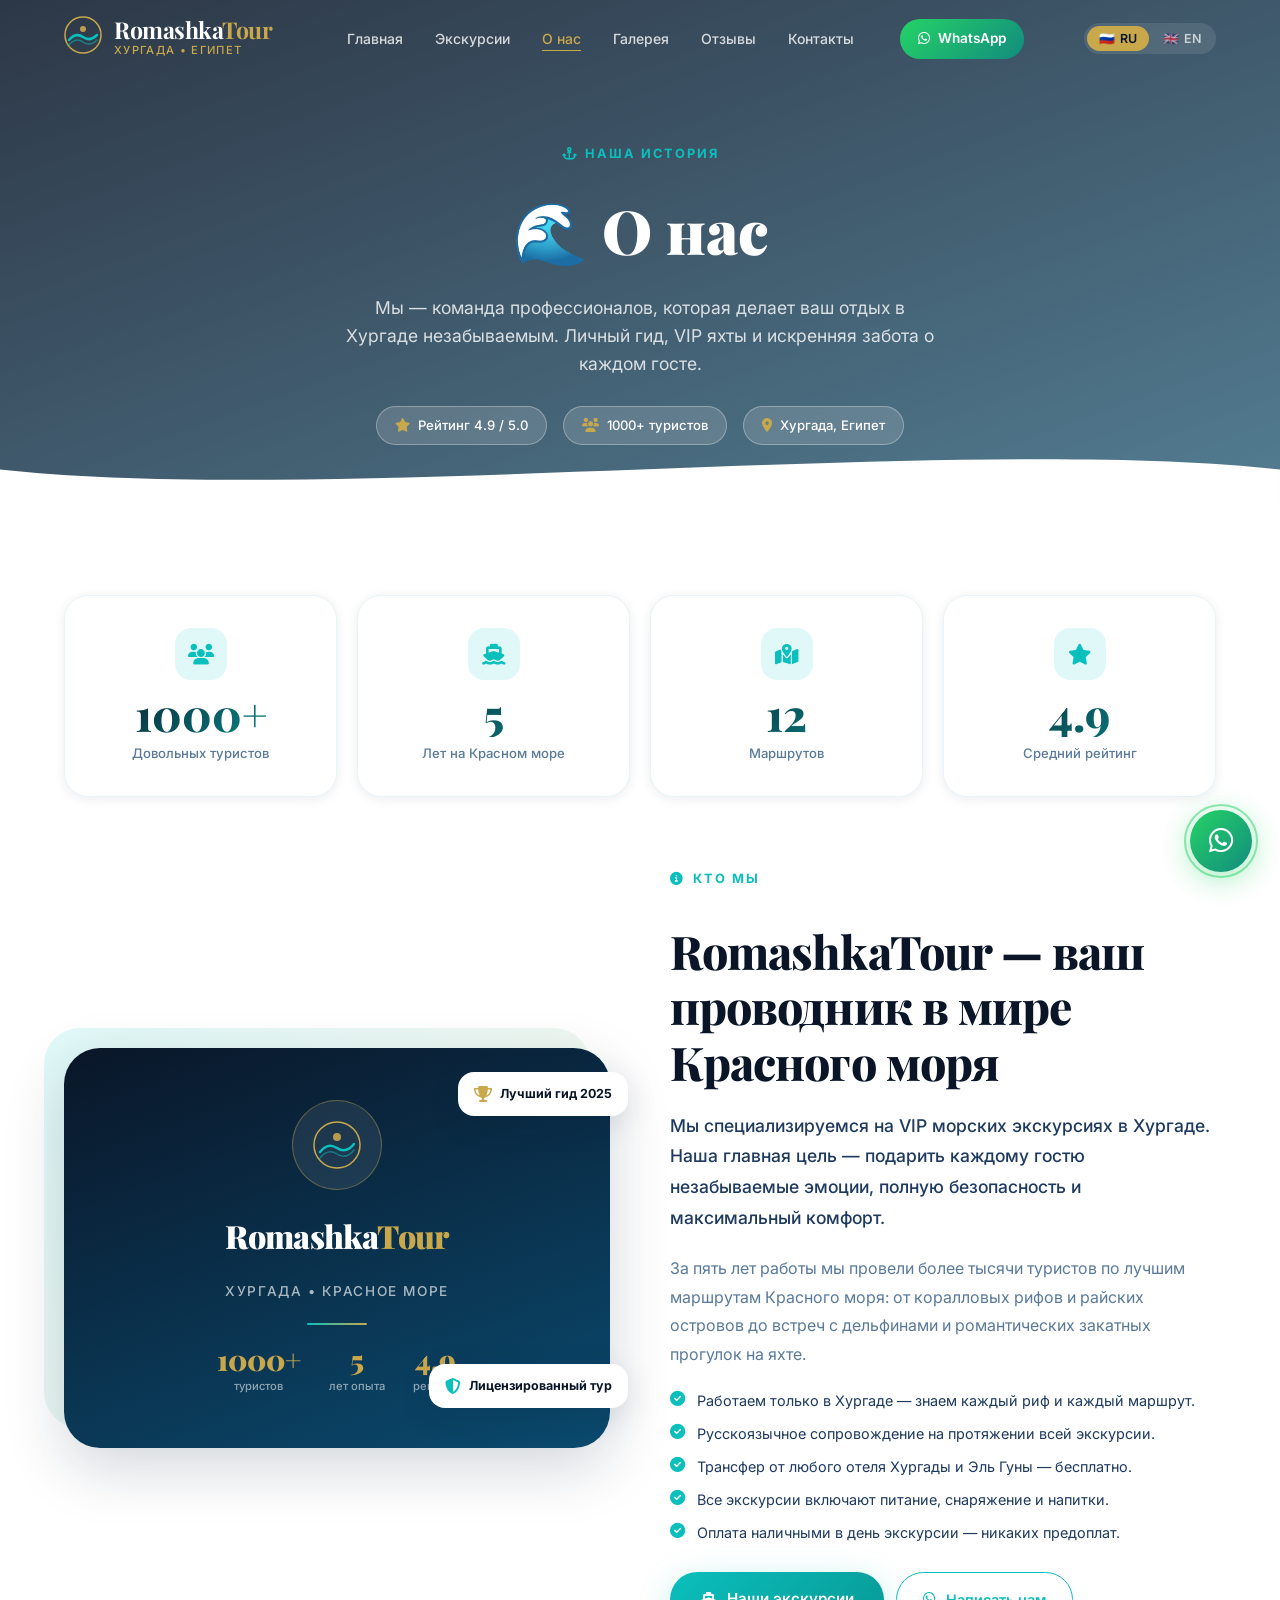
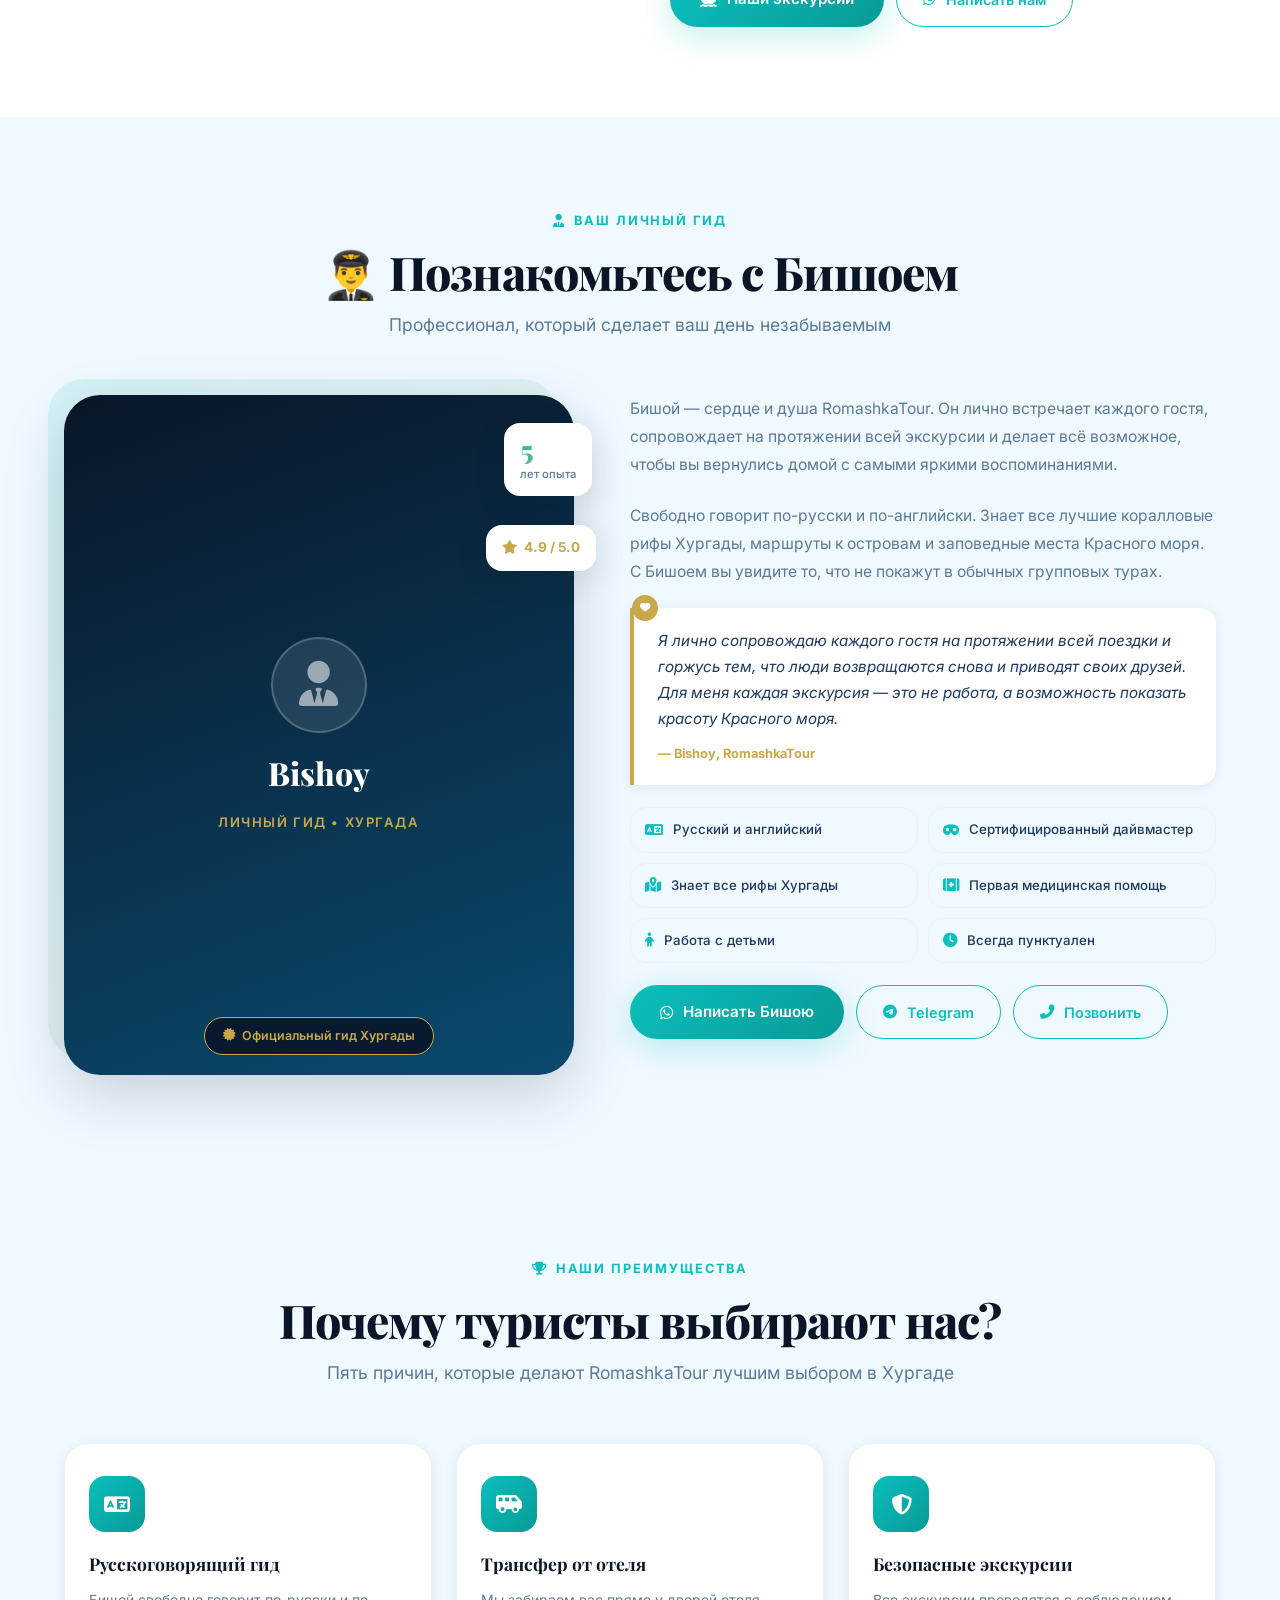
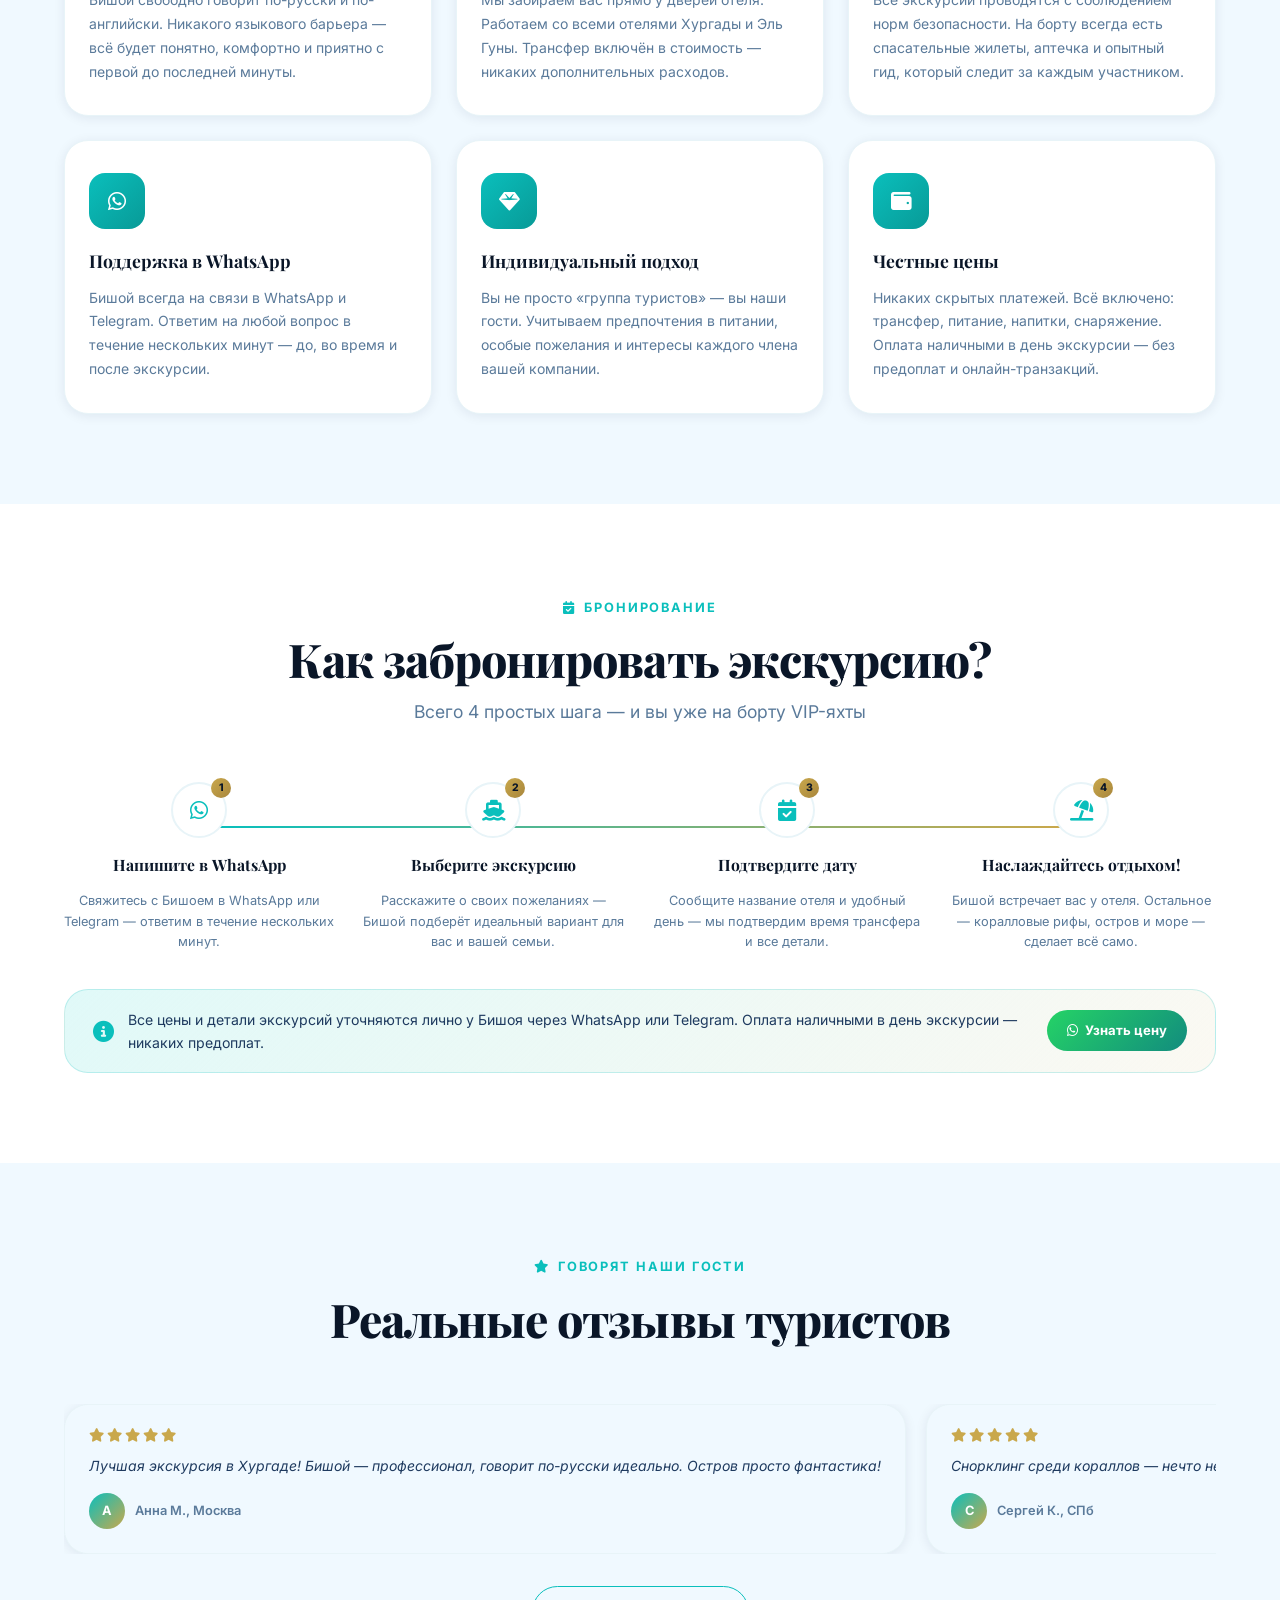
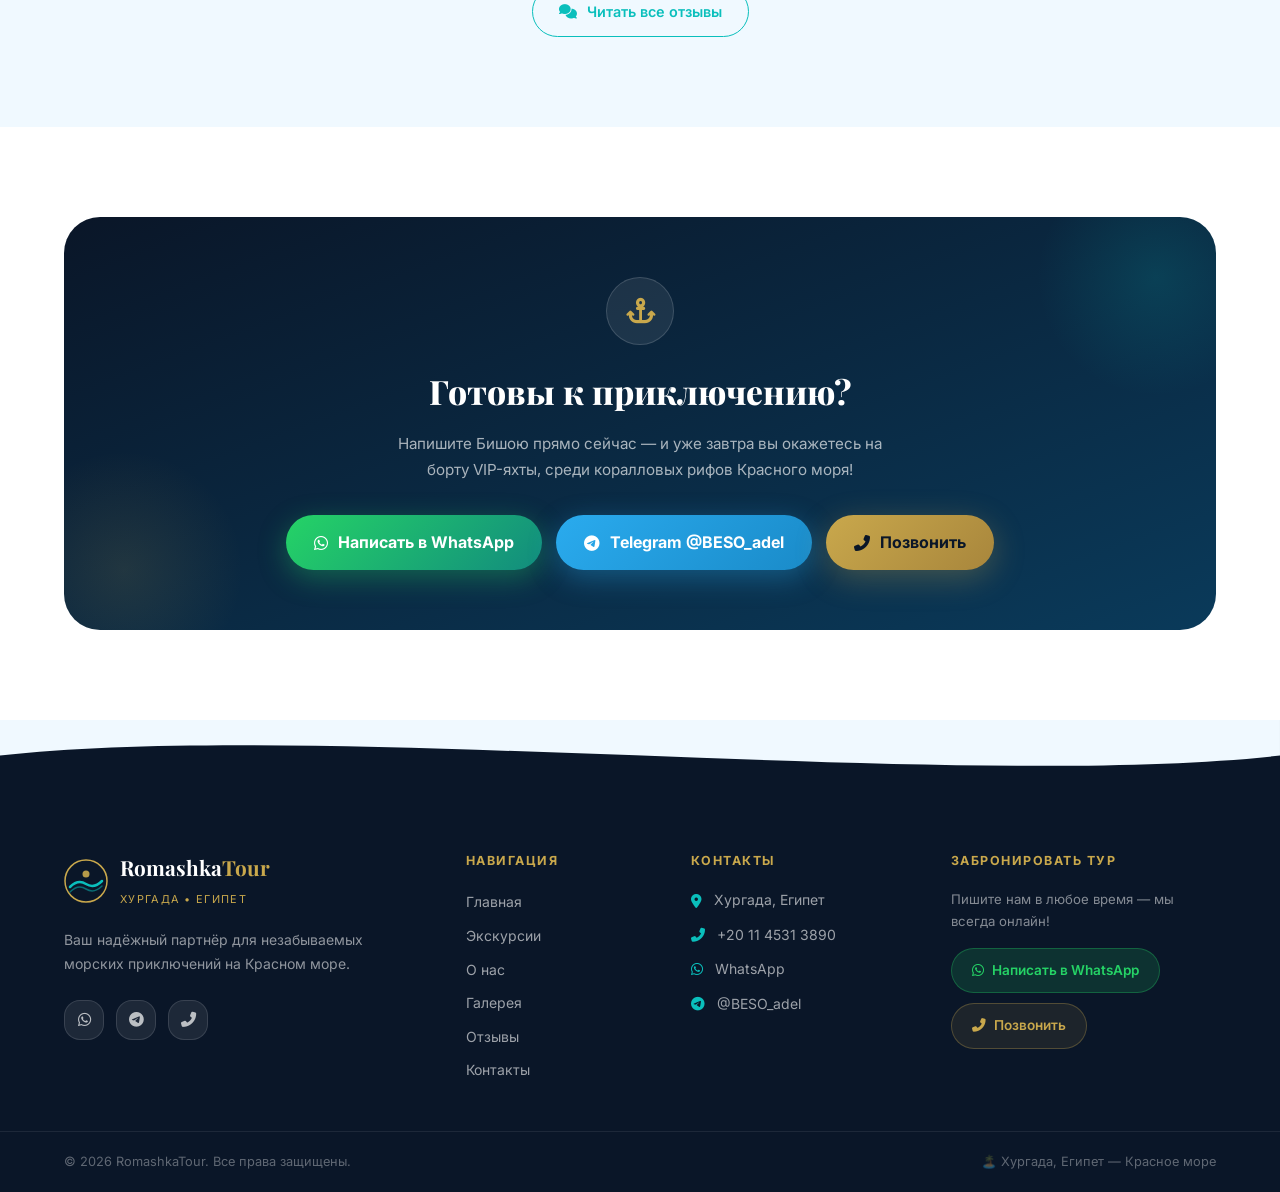
==== commit caddaf45: "Update about.html" ====
--- a/about.html
+++ b/about.html
@@ -15,7 +15,7 @@
   <link rel="preconnect" href="https://fonts.gstatic.com" crossorigin />
   <link href="https://fonts.googleapis.com/css2?family=Playfair+Display:ital,wght@0,400;0,600;0,700;0,900;1,400&family=Inter:wght@300;400;500;600;700&display=swap" rel="stylesheet" />
   <link rel="stylesheet" href="https://cdnjs.cloudflare.com/ajax/libs/font-awesome/6.5.0/css/all.min.css" />
-  <link rel="stylesheet" href="css/style.css" />
+  <link rel="stylesheet" href="style.css" />
 
   <style>
     /* ─── ABOUT PAGE — уникальные стили только для этой страницы ─── */
@@ -1198,6 +1198,6 @@
   </div>
 </footer>
 
-<script src="js/script.js"></script>
+<script src="script.js"></script>
 </body>
-</html>+</html>
--- a/style.css
+++ b/style.css
@@ -0,0 +1,1128 @@
+/* =====================================================
+   RomashkaTour — Premium CSS 2026
+   Palette: Teal #0ABFBC | Gold #C9A84C | Dark #0A1628
+   ===================================================== */
+
+/* ─── RESET & BASE ─────────────────────────────────── */
+*, *::before, *::after { box-sizing: border-box; margin: 0; padding: 0; }
+
+:root {
+  --teal:       #0ABFBC;
+  --teal-dark:  #089a97;
+  --teal-light: #e0f9f8;
+  --gold:       #C9A84C;
+  --gold-light: #f0d98e;
+  --gold-dark:  #a8863c;
+  --dark:       #0A1628;
+  --dark-2:     #112240;
+  --dark-3:     #1a3050;
+  --white:      #ffffff;
+  --off-white:  #F0F9FF;
+  --gray-1:     #f5f9fc;
+  --gray-2:     #e8f4f8;
+  --gray-3:     #b0c4d8;
+  --text:       #1e3a5f;
+  --text-light: #5a7a9a;
+
+  --radius-sm:  8px;
+  --radius-md:  16px;
+  --radius-lg:  24px;
+  --radius-xl:  36px;
+  --radius-full: 9999px;
+
+  --shadow-sm:  0 2px 12px rgba(10,31,60,0.08);
+  --shadow-md:  0 8px 32px rgba(10,31,60,0.12);
+  --shadow-lg:  0 20px 60px rgba(10,31,60,0.18);
+  --shadow-gold: 0 8px 32px rgba(201,168,76,0.3);
+  --shadow-teal: 0 8px 32px rgba(10,191,188,0.25);
+
+  --glass-bg:   rgba(255,255,255,0.15);
+  --glass-border: rgba(255,255,255,0.3);
+
+  --font-display: 'Playfair Display', Georgia, serif;
+  --font-body:    'Inter', system-ui, sans-serif;
+
+  --transition: 0.35s cubic-bezier(0.4, 0, 0.2, 1);
+  --transition-fast: 0.2s ease;
+}
+
+html { scroll-behavior: smooth; font-size: 16px; }
+
+body {
+  font-family: var(--font-body);
+  color: var(--text);
+  background: var(--white);
+  overflow-x: hidden;
+  line-height: 1.6;
+}
+
+img { max-width: 100%; display: block; }
+a { color: inherit; text-decoration: none; }
+ul { list-style: none; }
+button { cursor: pointer; border: none; background: none; font-family: inherit; }
+
+.container {
+  max-width: 1200px;
+  margin: 0 auto;
+  padding: 0 24px;
+}
+
+.section-pad { padding: 90px 0; }
+
+.mt-2 { margin-top: 24px; }
+
+/* ─── SCROLLBAR ─────────────────────────────────────── */
+::-webkit-scrollbar { width: 8px; }
+::-webkit-scrollbar-track { background: var(--off-white); }
+::-webkit-scrollbar-thumb { background: var(--teal); border-radius: 4px; }
+
+/* ─── PRELOADER ─────────────────────────────────────── */
+.preloader {
+  position: fixed; inset: 0; z-index: 9999;
+  background: var(--dark);
+  display: flex; align-items: center; justify-content: center;
+  transition: opacity 0.6s, visibility 0.6s;
+}
+.preloader.hidden { opacity: 0; visibility: hidden; pointer-events: none; }
+.preloader-inner { text-align: center; }
+.preloader-wave {
+  width: 80px; height: 80px; margin: 0 auto 20px;
+  border: 3px solid rgba(10,191,188,0.2);
+  border-top-color: var(--teal);
+  border-radius: 50%;
+  animation: spin 0.9s linear infinite;
+}
+.preloader-logo { margin-bottom: 16px; animation: pulse 1.5s ease infinite; }
+.preloader-text { color: var(--gold); font-size: 0.9rem; letter-spacing: 0.1em; font-weight: 500; }
+
+/* ─── FLOATING WHATSAPP ─────────────────────────────── */
+.whatsapp-float {
+  position: fixed; bottom: 28px; right: 28px; z-index: 1000;
+  width: 62px; height: 62px;
+  background: linear-gradient(135deg, #25d366, #128c7e);
+  border-radius: 50%;
+  display: flex; align-items: center; justify-content: center;
+  font-size: 1.75rem; color: white;
+  box-shadow: 0 6px 30px rgba(37,211,102,0.45);
+  transition: var(--transition);
+}
+.whatsapp-float:hover { transform: scale(1.12) rotate(-5deg); box-shadow: 0 10px 40px rgba(37,211,102,0.6); }
+.whatsapp-pulse {
+  position: absolute; inset: -6px;
+  border: 2px solid rgba(37,211,102,0.5);
+  border-radius: 50%;
+  animation: waPulse 2s ease infinite;
+}
+
+/* ─── HEADER ─────────────────────────────────────────── */
+.header {
+  position: fixed; top: 0; left: 0; right: 0; z-index: 900;
+  padding: 16px 0;
+  transition: var(--transition);
+}
+.header.scrolled {
+  background: rgba(10,22,40,0.96);
+  backdrop-filter: blur(20px);
+  -webkit-backdrop-filter: blur(20px);
+  padding: 10px 0;
+  box-shadow: 0 4px 30px rgba(0,0,0,0.25);
+}
+.header-inner {
+  display: flex; align-items: center; justify-content: space-between; gap: 20px;
+}
+
+/* Logo */
+.logo { display: flex; align-items: center; gap: 12px; }
+.logo-icon { flex-shrink: 0; }
+.logo-text { display: flex; flex-direction: column; gap: 1px; }
+.logo-name {
+  font-family: var(--font-display);
+  font-size: 1.45rem; font-weight: 700;
+  color: var(--white);
+  letter-spacing: -0.02em;
+  line-height: 1;
+}
+.logo-name span { color: var(--gold); }
+.logo-sub { font-size: 0.7rem; color: var(--gold); letter-spacing: 0.12em; text-transform: uppercase; font-weight: 500; }
+
+/* Nav */
+.nav { display: flex; align-items: center; gap: 32px; }
+.nav-list { display: flex; gap: 4px; }
+.nav-link {
+  color: rgba(255,255,255,0.8);
+  font-size: 0.875rem; font-weight: 500;
+  padding: 8px 14px; border-radius: var(--radius-sm);
+  transition: var(--transition-fast);
+  position: relative;
+}
+.nav-link::after {
+  content: '';
+  position: absolute; bottom: 4px; left: 14px; right: 14px; height: 1.5px;
+  background: var(--gold);
+  transform: scaleX(0);
+  transition: var(--transition-fast);
+  transform-origin: center;
+}
+.nav-link:hover, .nav-link.active { color: var(--white); }
+.nav-link:hover::after, .nav-link.active::after { transform: scaleX(1); }
+.nav-link.active { color: var(--gold); }
+
+.btn-nav-wa {
+  display: flex; align-items: center; gap: 8px;
+  background: linear-gradient(135deg, #25d366, #128c7e);
+  color: white; padding: 9px 18px;
+  border-radius: var(--radius-full); font-size: 0.85rem; font-weight: 600;
+  transition: var(--transition);
+}
+.btn-nav-wa:hover { transform: translateY(-2px); box-shadow: 0 6px 20px rgba(37,211,102,0.4); }
+
+/* Header controls */
+.header-controls { display: flex; align-items: center; gap: 16px; }
+
+/* Language Switcher */
+.lang-switcher { display: flex; background: rgba(255,255,255,0.1); border-radius: var(--radius-full); padding: 3px; gap: 2px; }
+.lang-btn {
+  display: flex; align-items: center; gap: 5px;
+  padding: 5px 12px; border-radius: var(--radius-full);
+  font-size: 0.78rem; font-weight: 600; color: rgba(255,255,255,0.7);
+  transition: var(--transition-fast); white-space: nowrap;
+}
+.lang-btn.active { background: var(--gold); color: var(--dark); }
+.lang-btn:hover:not(.active) { color: white; background: rgba(255,255,255,0.15); }
+
+/* Burger */
+.burger {
+  display: none; flex-direction: column; gap: 5px;
+  width: 30px; padding: 4px 0;
+}
+.burger span {
+  display: block; height: 2px; background: white;
+  border-radius: 2px; transition: var(--transition-fast);
+}
+.burger.open span:nth-child(1) { transform: translateY(7px) rotate(45deg); }
+.burger.open span:nth-child(2) { opacity: 0; transform: scaleX(0); }
+.burger.open span:nth-child(3) { transform: translateY(-7px) rotate(-45deg); }
+
+/* ─── HERO ─────────────────────────────────────────── */
+.hero {
+  min-height: 100svh;
+  position: relative;
+  display: flex; align-items: center; justify-content: center;
+  overflow: hidden;
+}
+.hero-bg {
+  position: absolute; inset: 0;
+  background:
+    linear-gradient(160deg,
+      rgba(10,22,40,0.75) 0%,
+      rgba(10,100,120,0.55) 50%,
+      rgba(10,22,40,0.70) 100%),
+    url('https://images.unsplash.com/photo-1516426122078-c23e76319801?w=1920&q=80') center/cover no-repeat;
+}
+.hero-overlay {
+  position: absolute; inset: 0;
+  background: radial-gradient(ellipse at 50% 60%, rgba(10,191,188,0.15) 0%, transparent 70%);
+}
+.hero-particles { position: absolute; inset: 0; overflow: hidden; pointer-events: none; }
+.bubble {
+  position: absolute;
+  border-radius: 50%;
+  background: rgba(10,191,188,0.2);
+  border: 1px solid rgba(10,191,188,0.35);
+  animation: floatBubble linear infinite;
+}
+.hero-wave {
+  position: absolute; bottom: 0; left: 0; right: 0;
+  line-height: 0;
+}
+.hero-wave svg { width: 100%; height: auto; display: block; }
+
+.hero-content {
+  position: relative; z-index: 2;
+  text-align: center;
+  padding: 120px 24px 100px;
+  max-width: 860px;
+}
+
+.hero-badge {
+  display: inline-flex; align-items: center; gap: 10px;
+  background: var(--glass-bg);
+  backdrop-filter: blur(16px);
+  border: 1px solid var(--glass-border);
+  color: var(--gold);
+  padding: 8px 20px; border-radius: var(--radius-full);
+  font-size: 0.82rem; font-weight: 600; letter-spacing: 0.05em;
+  margin-bottom: 24px;
+}
+.hero-badge i { font-size: 0.7rem; }
+
+.hero-title {
+  font-family: var(--font-display);
+  font-size: clamp(2.6rem, 6vw, 5rem);
+  font-weight: 900; color: white;
+  line-height: 1.1; letter-spacing: -0.02em;
+  margin-bottom: 20px;
+}
+.hero-title .hero-emoji { display: block; font-size: 0.7em; margin-bottom: 8px; }
+.hero-title em { display: block; color: var(--gold); font-style: normal; }
+
+.hero-subtitle {
+  font-size: clamp(1rem, 2vw, 1.25rem);
+  color: rgba(255,255,255,0.88);
+  font-weight: 300; line-height: 1.7;
+  margin-bottom: 36px; max-width: 580px; margin-left: auto; margin-right: auto;
+}
+
+.hero-btns {
+  display: flex; flex-wrap: wrap; gap: 14px;
+  justify-content: center; margin-bottom: 48px;
+}
+
+.hero-trust {
+  display: flex; flex-wrap: wrap; gap: 16px;
+  justify-content: center;
+}
+.trust-item {
+  display: flex; align-items: center; gap: 8px;
+  background: var(--glass-bg);
+  backdrop-filter: blur(12px);
+  border: 1px solid var(--glass-border);
+  color: white;
+  padding: 8px 18px; border-radius: var(--radius-full);
+  font-size: 0.82rem; font-weight: 500;
+}
+.trust-item i { color: var(--gold); font-size: 0.85rem; }
+
+.hero-scroll {
+  position: absolute; bottom: 110px; left: 50%; transform: translateX(-50%);
+  z-index: 2;
+}
+.scroll-dot {
+  width: 10px; height: 10px;
+  background: var(--gold);
+  border-radius: 50%;
+  animation: scrollBounce 1.8s ease-in-out infinite;
+}
+
+/* ─── BUTTONS ──────────────────────────────────────── */
+.btn-primary {
+  display: inline-flex; align-items: center; gap: 10px;
+  background: linear-gradient(135deg, var(--teal), var(--teal-dark));
+  color: white; padding: 15px 30px;
+  border-radius: var(--radius-full); font-size: 0.95rem; font-weight: 600;
+  box-shadow: var(--shadow-teal);
+  transition: var(--transition);
+  white-space: nowrap;
+}
+.btn-primary:hover { transform: translateY(-3px); box-shadow: 0 12px 40px rgba(10,191,188,0.45); }
+
+.btn-secondary {
+  display: inline-flex; align-items: center; gap: 10px;
+  background: var(--glass-bg);
+  backdrop-filter: blur(12px);
+  border: 1.5px solid var(--glass-border);
+  color: white; padding: 15px 30px;
+  border-radius: var(--radius-full); font-size: 0.95rem; font-weight: 600;
+  transition: var(--transition);
+  white-space: nowrap;
+}
+.btn-secondary:hover { background: rgba(255,255,255,0.25); transform: translateY(-3px); }
+
+.btn-outline {
+  display: inline-flex; align-items: center; gap: 10px;
+  background: transparent;
+  border: 1.5px solid var(--teal);
+  color: var(--teal); padding: 13px 26px;
+  border-radius: var(--radius-full); font-size: 0.9rem; font-weight: 600;
+  transition: var(--transition);
+}
+.btn-outline:hover { background: var(--teal); color: white; transform: translateY(-2px); box-shadow: var(--shadow-teal); }
+
+/* ─── STATS ──────────────────────────────────────────── */
+.stats { background: var(--white); }
+.stats-grid {
+  display: grid; grid-template-columns: repeat(4, 1fr); gap: 20px;
+}
+.stat-card {
+  background: var(--white);
+  border: 1px solid var(--gray-2);
+  border-radius: var(--radius-lg);
+  padding: 32px 20px; text-align: center;
+  box-shadow: var(--shadow-sm);
+  transition: var(--transition);
+  position: relative; overflow: hidden;
+}
+.stat-card::before {
+  content: '';
+  position: absolute; bottom: 0; left: 0; right: 0; height: 3px;
+  background: linear-gradient(90deg, var(--teal), var(--gold));
+  transform: scaleX(0); transform-origin: left;
+  transition: var(--transition);
+}
+.stat-card:hover { transform: translateY(-6px); box-shadow: var(--shadow-md); }
+.stat-card:hover::before { transform: scaleX(1); }
+.stat-icon {
+  width: 52px; height: 52px; margin: 0 auto 12px;
+  background: var(--teal-light);
+  border-radius: var(--radius-md);
+  display: flex; align-items: center; justify-content: center;
+  font-size: 1.3rem; color: var(--teal);
+}
+.stat-num {
+  font-family: var(--font-display);
+  font-size: 2.8rem; font-weight: 800;
+  color: var(--dark); line-height: 1;
+  margin-bottom: 6px;
+  background: linear-gradient(135deg, var(--dark), var(--teal-dark));
+  -webkit-background-clip: text;
+  -webkit-text-fill-color: transparent;
+  background-clip: text;
+}
+.stat-label { font-size: 0.82rem; color: var(--text-light); font-weight: 500; }
+
+/* ─── SECTION HEADERS ─────────────────────────────── */
+.section-header { text-align: center; margin-bottom: 56px; }
+.section-eyebrow {
+  display: inline-flex; align-items: center; gap: 8px;
+  color: var(--teal); font-size: 0.8rem;
+  font-weight: 700; letter-spacing: 0.15em; text-transform: uppercase;
+  margin-bottom: 14px;
+}
+.section-title {
+  font-family: var(--font-display);
+  font-size: clamp(1.9rem, 4vw, 2.9rem);
+  font-weight: 800; color: var(--dark);
+  line-height: 1.2; letter-spacing: -0.02em;
+}
+.section-subtitle {
+  font-size: 1.1rem; color: var(--text-light);
+  margin-top: 10px; font-weight: 400;
+}
+
+/* ─── GUIDE ──────────────────────────────────────────── */
+.guide { background: var(--off-white); }
+.guide-grid {
+  display: grid; grid-template-columns: 1fr 1fr; gap: 60px; align-items: center;
+}
+.guide-photo-wrap { position: relative; }
+.guide-photo-bg {
+  position: absolute; top: -20px; left: -20px; right: 20px; bottom: 20px;
+  background: linear-gradient(135deg, var(--teal-light), rgba(201,168,76,0.12));
+  border-radius: var(--radius-xl);
+  z-index: 0;
+}
+.guide-photo {
+  position: relative; z-index: 1;
+  border-radius: var(--radius-xl); overflow: hidden;
+  aspect-ratio: 3/4;
+  background: linear-gradient(135deg, var(--dark-2), var(--teal-dark));
+  box-shadow: var(--shadow-lg);
+}
+.guide-photo-placeholder {
+  width: 100%; height: 100%;
+  display: flex; align-items: center; justify-content: center;
+  font-size: 6rem; color: rgba(255,255,255,0.3);
+  background: linear-gradient(160deg, #0d2d58, #0a4a6e, #0ABFBC33);
+}
+.guide-badge-float {
+  position: absolute; bottom: 20px; left: 50%; transform: translateX(-50%);
+  display: flex; align-items: center; gap: 8px;
+  background: rgba(10,22,40,0.9);
+  backdrop-filter: blur(12px);
+  border: 1px solid var(--gold);
+  color: var(--gold); padding: 8px 18px;
+  border-radius: var(--radius-full); font-size: 0.8rem; font-weight: 600;
+  white-space: nowrap;
+}
+
+.guide-stat-float {
+  position: absolute; z-index: 2;
+  background: white;
+  border-radius: var(--radius-md); padding: 12px 16px;
+  box-shadow: var(--shadow-md);
+  display: flex; flex-direction: column; gap: 2px;
+}
+.guide-stat-1 { top: 30px; right: -20px; }
+.guide-stat-2 {
+  top: 120px; right: -24px;
+  flex-direction: row; align-items: center; gap: 6px;
+  color: var(--gold); font-weight: 700; font-size: 0.9rem;
+}
+.guide-stat-2 i { color: var(--gold); }
+.gsf-num {
+  font-family: var(--font-display);
+  font-size: 2rem; font-weight: 800;
+  background: linear-gradient(135deg, var(--teal), var(--gold));
+  -webkit-background-clip: text; -webkit-text-fill-color: transparent; background-clip: text;
+  line-height: 1;
+}
+.gsf-label { font-size: 0.72rem; color: var(--text-light); font-weight: 500; }
+
+.guide-info { display: flex; flex-direction: column; gap: 20px; }
+.guide-info .section-eyebrow { justify-content: flex-start; }
+.guide-desc { font-size: 1rem; line-height: 1.8; color: var(--text-light); }
+
+.guide-quote {
+  background: white;
+  border-left: 4px solid var(--gold);
+  border-radius: 0 var(--radius-md) var(--radius-md) 0;
+  padding: 20px 24px;
+  box-shadow: var(--shadow-sm);
+  position: relative;
+}
+.guide-quote-icon {
+  position: absolute; top: -14px; left: -2px;
+  width: 28px; height: 28px;
+  background: var(--gold);
+  border-radius: 50%;
+  display: flex; align-items: center; justify-content: center;
+  color: white; font-size: 0.75rem;
+}
+.guide-quote p { font-size: 0.98rem; color: var(--text); font-style: italic; line-height: 1.7; margin-bottom: 8px; }
+.guide-quote cite { font-size: 0.82rem; color: var(--gold); font-weight: 600; font-style: normal; }
+
+.guide-features { display: flex; flex-direction: column; gap: 10px; }
+.guide-features li {
+  display: flex; align-items: center; gap: 12px;
+  font-size: 0.9rem; color: var(--text); font-weight: 500;
+}
+.guide-features li i { color: var(--teal); font-size: 0.95rem; }
+
+.guide-actions { display: flex; flex-wrap: wrap; gap: 12px; margin-top: 8px; }
+
+/* ─── EXCURSION ──────────────────────────────────────── */
+.main-excursion { background: var(--white); }
+.exc-hero-card {
+  display: grid; grid-template-columns: 1fr 1.2fr; gap: 0;
+  background: white;
+  border-radius: var(--radius-xl);
+  overflow: hidden;
+  box-shadow: var(--shadow-lg);
+  margin-bottom: 60px;
+}
+.exc-hero-img {
+  position: relative;
+  background: linear-gradient(160deg, var(--dark), #0a4a6e);
+  min-height: 480px;
+  display: flex; align-items: center; justify-content: center;
+}
+.exc-hero-img-placeholder {
+  font-size: 6rem;
+  color: rgba(255,255,255,0.25);
+  display: flex; align-items: center; justify-content: center;
+  width: 100%; height: 100%;
+  background: linear-gradient(160deg, #0d2d58 0%, #0a4a6e 60%, rgba(10,191,188,0.2) 100%);
+}
+.exc-hero-badge {
+  position: absolute; top: 20px; right: 20px;
+  display: flex; align-items: center; gap: 6px;
+  background: linear-gradient(135deg, var(--gold), var(--gold-dark));
+  color: var(--dark); padding: 7px 16px;
+  border-radius: var(--radius-full); font-size: 0.8rem; font-weight: 700;
+}
+
+.exc-hero-content {
+  padding: 40px;
+  display: flex; flex-direction: column; gap: 20px;
+}
+.exc-hero-desc { font-size: 0.98rem; line-height: 1.8; color: var(--text-light); }
+.exc-includes-title {
+  font-family: var(--font-display);
+  font-size: 1.2rem; color: var(--dark); font-weight: 700;
+}
+.exc-includes { display: flex; flex-direction: column; gap: 10px; }
+.exc-includes li {
+  display: flex; align-items: flex-start; gap: 12px;
+  font-size: 0.88rem; color: var(--text);
+}
+.exc-includes li i { color: var(--gold); margin-top: 2px; flex-shrink: 0; }
+
+/* Program timeline */
+.program-section { margin-bottom: 48px; }
+.program-title {
+  font-family: var(--font-display);
+  font-size: 1.6rem; font-weight: 700; color: var(--dark);
+  text-align: center; margin-bottom: 36px;
+}
+.program-timeline {
+  display: grid; grid-template-columns: repeat(4, 1fr); gap: 20px;
+}
+.prog-step {
+  background: var(--off-white);
+  border: 1px solid var(--gray-2);
+  border-radius: var(--radius-lg); padding: 24px 20px;
+  display: flex; flex-direction: column; align-items: center;
+  text-align: center; gap: 12px;
+  transition: var(--transition);
+  position: relative;
+}
+.prog-step:hover { transform: translateY(-4px); box-shadow: var(--shadow-md); }
+.prog-num {
+  position: absolute; top: -12px; left: 50%; transform: translateX(-50%);
+  width: 26px; height: 26px;
+  background: linear-gradient(135deg, var(--teal), var(--teal-dark));
+  color: white; border-radius: 50%;
+  font-size: 0.75rem; font-weight: 700;
+  display: flex; align-items: center; justify-content: center;
+}
+.prog-icon {
+  width: 48px; height: 48px;
+  background: linear-gradient(135deg, var(--teal-light), white);
+  border-radius: var(--radius-md);
+  display: flex; align-items: center; justify-content: center;
+  font-size: 1.2rem; color: var(--teal);
+}
+.prog-text strong { display: block; font-size: 0.88rem; color: var(--dark); font-weight: 700; margin-bottom: 4px; }
+.prog-text span { font-size: 0.78rem; color: var(--text-light); line-height: 1.5; }
+
+/* Children card */
+.children-card {
+  background: linear-gradient(135deg, var(--teal-light), rgba(201,168,76,0.08));
+  border: 1px solid rgba(10,191,188,0.2);
+  border-radius: var(--radius-xl);
+  padding: 40px; text-align: center;
+}
+.children-icon { font-size: 2.5rem; margin-bottom: 16px; color: var(--teal); }
+.children-card h3 {
+  font-family: var(--font-display);
+  font-size: 1.5rem; color: var(--dark); margin-bottom: 24px;
+}
+.children-rules {
+  display: flex; flex-wrap: wrap; gap: 20px; justify-content: center;
+}
+.child-rule {
+  display: flex; align-items: center; gap: 12px;
+  background: white;
+  border-radius: var(--radius-md); padding: 14px 24px;
+  font-size: 0.95rem; color: var(--text);
+  box-shadow: var(--shadow-sm);
+}
+.child-rule i.fa-check-circle { color: var(--teal); }
+.child-rule i.fa-percentage { color: var(--gold); }
+
+/* ─── ADVANTAGES ─────────────────────────────────────── */
+.advantages { background: var(--off-white); }
+.adv-grid {
+  display: grid; grid-template-columns: repeat(3, 1fr); gap: 24px;
+}
+.adv-card {
+  background: white;
+  border-radius: var(--radius-lg); padding: 32px 24px;
+  box-shadow: var(--shadow-sm);
+  transition: var(--transition);
+  border: 1px solid var(--gray-2);
+}
+.adv-card:hover { transform: translateY(-6px); box-shadow: var(--shadow-md); }
+.adv-icon {
+  width: 56px; height: 56px;
+  background: linear-gradient(135deg, var(--teal), var(--teal-dark));
+  border-radius: var(--radius-md);
+  display: flex; align-items: center; justify-content: center;
+  font-size: 1.3rem; color: white; margin-bottom: 18px;
+  transition: var(--transition);
+}
+.adv-card:hover .adv-icon {
+  background: linear-gradient(135deg, var(--gold), var(--gold-dark));
+  transform: rotate(8deg) scale(1.05);
+}
+.adv-card h3 { font-family: var(--font-display); font-size: 1.1rem; color: var(--dark); margin-bottom: 10px; font-weight: 700; }
+.adv-card p { font-size: 0.875rem; color: var(--text-light); line-height: 1.7; }
+
+/* ─── MINI REVIEWS ───────────────────────────────────── */
+.mini-reviews { background: var(--white); }
+.review-ticker { overflow: hidden; margin-bottom: 32px; }
+.review-ticker-inner {
+  display: flex; gap: 20px;
+  animation: tickerScroll 20s linear infinite;
+  width: max-content;
+}
+.review-ticker:hover .review-ticker-inner { animation-play-state: paused; }
+.r-card {
+  min-width: 320px;
+  background: var(--off-white);
+  border: 1px solid var(--gray-2);
+  border-radius: var(--radius-lg); padding: 24px;
+  box-shadow: var(--shadow-sm);
+  flex-shrink: 0;
+}
+.r-stars { color: var(--gold); font-size: 0.85rem; margin-bottom: 12px; display: flex; gap: 3px; }
+.r-card p { font-size: 0.875rem; color: var(--text); line-height: 1.65; margin-bottom: 16px; font-style: italic; }
+.r-author { display: flex; align-items: center; gap: 10px; }
+.r-avatar {
+  width: 36px; height: 36px;
+  background: linear-gradient(135deg, var(--teal), var(--gold));
+  border-radius: 50%; color: white;
+  font-size: 0.8rem; font-weight: 700;
+  display: flex; align-items: center; justify-content: center;
+}
+.r-author span { font-size: 0.8rem; color: var(--text-light); font-weight: 600; }
+
+.reviews-cta { text-align: center; }
+
+/* ─── CTA BANNER ─────────────────────────────────────── */
+.cta-banner {
+  background: var(--dark);
+  position: relative; padding: 60px 0;
+}
+.cta-wave-top, .cta-wave-bottom { line-height: 0; }
+.cta-wave-top { margin-bottom: -1px; }
+.cta-wave-bottom { margin-top: -1px; }
+.cta-content {
+  text-align: center; padding: 40px 24px;
+}
+.cta-icon { font-size: 3rem; color: var(--gold); margin-bottom: 20px; animation: spin 6s linear infinite; }
+.cta-content h2 {
+  font-family: var(--font-display);
+  font-size: clamp(1.7rem, 3.5vw, 2.5rem);
+  color: white; margin-bottom: 12px; font-weight: 800;
+}
+.cta-content p { color: rgba(255,255,255,0.7); margin-bottom: 36px; font-size: 1rem; }
+
+.cta-btns { display: flex; flex-wrap: wrap; gap: 14px; justify-content: center; }
+
+.btn-wa-big {
+  display: inline-flex; align-items: center; gap: 10px;
+  background: linear-gradient(135deg, #25d366, #128c7e);
+  color: white; padding: 15px 28px;
+  border-radius: var(--radius-full); font-size: 1rem; font-weight: 700;
+  box-shadow: 0 8px 28px rgba(37,211,102,0.35); transition: var(--transition);
+}
+.btn-wa-big:hover { transform: translateY(-3px); box-shadow: 0 12px 40px rgba(37,211,102,0.5); }
+
+.btn-tg-big {
+  display: inline-flex; align-items: center; gap: 10px;
+  background: linear-gradient(135deg, #2AABEE, #1a8bc9);
+  color: white; padding: 15px 28px;
+  border-radius: var(--radius-full); font-size: 1rem; font-weight: 700;
+  box-shadow: 0 8px 28px rgba(42,171,238,0.35); transition: var(--transition);
+}
+.btn-tg-big:hover { transform: translateY(-3px); box-shadow: 0 12px 40px rgba(42,171,238,0.5); }
+
+.btn-call-big {
+  display: inline-flex; align-items: center; gap: 10px;
+  background: linear-gradient(135deg, var(--gold), var(--gold-dark));
+  color: var(--dark); padding: 15px 28px;
+  border-radius: var(--radius-full); font-size: 1rem; font-weight: 700;
+  box-shadow: var(--shadow-gold); transition: var(--transition);
+}
+.btn-call-big:hover { transform: translateY(-3px); box-shadow: 0 12px 40px rgba(201,168,76,0.5); }
+
+/* ─── FAQ ─────────────────────────────────────────────── */
+.faq { background: var(--off-white); }
+.faq-list { max-width: 780px; margin: 0 auto; display: flex; flex-direction: column; gap: 12px; }
+.faq-item {
+  background: white; border-radius: var(--radius-md);
+  border: 1px solid var(--gray-2);
+  box-shadow: var(--shadow-sm); overflow: hidden;
+}
+.faq-q {
+  width: 100%; display: flex; align-items: center; justify-content: space-between;
+  padding: 20px 24px; gap: 16px;
+  font-size: 0.95rem; font-weight: 600; color: var(--dark);
+  transition: var(--transition-fast); text-align: left;
+}
+.faq-q:hover { background: var(--off-white); }
+.faq-q i {
+  flex-shrink: 0; color: var(--teal); font-size: 0.85rem;
+  transition: var(--transition-fast);
+}
+.faq-item.open .faq-q { color: var(--teal); }
+.faq-item.open .faq-q i { transform: rotate(180deg); color: var(--gold); }
+.faq-a {
+  max-height: 0; overflow: hidden;
+  transition: max-height 0.4s cubic-bezier(0.4,0,0.2,1), padding 0.3s;
+  padding: 0 24px;
+}
+.faq-item.open .faq-a { max-height: 200px; padding: 0 24px 20px; }
+.faq-a p { font-size: 0.88rem; color: var(--text-light); line-height: 1.75; }
+
+/* ─── FOOTER ──────────────────────────────────────────── */
+.footer { background: var(--dark); }
+.footer-wave { line-height: 0; }
+.footer-wave svg { display: block; }
+.footer-main {
+  display: grid;
+  grid-template-columns: 2fr 1fr 1.2fr 1.5fr;
+  gap: 48px; padding: 60px 24px 48px;
+}
+
+.footer-logo { display: flex; align-items: center; gap: 12px; margin-bottom: 18px; }
+.footer-logo-name { font-family: var(--font-display); font-size: 1.3rem; font-weight: 700; color: white; display: block; }
+.footer-logo-name span { color: var(--gold); }
+.footer-logo-sub { font-size: 0.68rem; color: var(--gold); letter-spacing: 0.12em; text-transform: uppercase; }
+.footer-desc { font-size: 0.875rem; color: rgba(255,255,255,0.55); line-height: 1.7; margin-bottom: 24px; }
+.footer-socials { display: flex; gap: 12px; }
+.footer-socials a {
+  width: 40px; height: 40px;
+  background: rgba(255,255,255,0.08);
+  border: 1px solid rgba(255,255,255,0.12);
+  border-radius: var(--radius-md);
+  display: flex; align-items: center; justify-content: center;
+  color: rgba(255,255,255,0.7); font-size: 0.95rem;
+  transition: var(--transition-fast);
+}
+.footer-socials a:hover { background: var(--teal); color: white; border-color: var(--teal); }
+
+.footer-nav-block h4,
+.footer-contact-block h4,
+.footer-cta-block h4 {
+  font-size: 0.78rem; font-weight: 700; color: var(--gold);
+  letter-spacing: 0.12em; text-transform: uppercase;
+  margin-bottom: 18px;
+}
+.footer-nav-block ul { display: flex; flex-direction: column; gap: 8px; }
+.footer-nav-block a { font-size: 0.875rem; color: rgba(255,255,255,0.6); transition: var(--transition-fast); }
+.footer-nav-block a:hover { color: var(--teal); padding-left: 4px; }
+
+.footer-contacts { display: flex; flex-direction: column; gap: 12px; }
+.footer-contacts li { display: flex; align-items: center; gap: 12px; font-size: 0.875rem; color: rgba(255,255,255,0.6); }
+.footer-contacts li i { color: var(--teal); flex-shrink: 0; }
+.footer-contacts a:hover { color: var(--teal); }
+
+.footer-cta-block p { font-size: 0.825rem; color: rgba(255,255,255,0.5); margin-bottom: 16px; line-height: 1.6; }
+.btn-footer-wa, .btn-footer-call {
+  display: flex; align-items: center; gap: 8px;
+  padding: 11px 20px; border-radius: var(--radius-full);
+  font-size: 0.85rem; font-weight: 600;
+  margin-bottom: 10px; transition: var(--transition); width: fit-content;
+}
+.btn-footer-wa { background: rgba(37,211,102,0.15); color: #25d366; border: 1px solid rgba(37,211,102,0.3); }
+.btn-footer-wa:hover { background: #25d366; color: white; }
+.btn-footer-call { background: rgba(201,168,76,0.1); color: var(--gold); border: 1px solid rgba(201,168,76,0.3); }
+.btn-footer-call:hover { background: var(--gold); color: var(--dark); }
+
+.footer-bottom {
+  border-top: 1px solid rgba(255,255,255,0.08);
+  padding: 20px 0;
+}
+.footer-bottom-inner {
+  display: flex; justify-content: space-between; align-items: center; flex-wrap: wrap; gap: 8px;
+}
+.footer-bottom p { font-size: 0.8rem; color: rgba(255,255,255,0.35); }
+
+/* ─── AOS-LIKE ANIMATIONS ─────────────────────────────── */
+[data-aos] {
+  opacity: 1;
+  transform: translate(0, 0);
+  transition: opacity 0.65s ease, transform 0.65s ease;
+}
+html.js [data-aos] {
+  opacity: 0;
+  transform: translateY(30px);
+}
+html.js [data-aos="fade-right"] { transform: translateX(-30px); }
+html.js [data-aos="fade-left"] { transform: translateX(30px); }
+html.js [data-aos="fade-down"] { transform: translateY(-20px); }
+html.js [data-aos].visible {
+  opacity: 1;
+  transform: translate(0, 0);
+}
+
+/* ─── KEYFRAMES ────────────────────────────────────────── */
+@keyframes spin { to { transform: rotate(360deg); } }
+@keyframes pulse { 0%,100% { transform: scale(1); } 50% { transform: scale(1.05); } }
+@keyframes waPulse {
+  0% { transform: scale(1); opacity: 0.8; }
+  70% { transform: scale(1.6); opacity: 0; }
+  100% { transform: scale(1.6); opacity: 0; }
+}
+@keyframes floatBubble {
+  0% { transform: translateY(0) scale(1); opacity: 0; }
+  10% { opacity: 1; }
+  90% { opacity: 0.5; }
+  100% { transform: translateY(-100vh) scale(1.2); opacity: 0; }
+}
+@keyframes scrollBounce {
+  0%,100% { transform: translateY(0); opacity: 1; }
+  50% { transform: translateY(8px); opacity: 0.5; }
+}
+@keyframes tickerScroll {
+  0% { transform: translateX(0); }
+  100% { transform: translateX(-50%); }
+}
+
+/* ─── PAGE-SPECIFIC: EXCURSIONS ─────────────────────── */
+.page-hero {
+  min-height: 55vh;
+  background: linear-gradient(160deg, rgba(10,22,40,0.85) 0%, rgba(10,100,120,0.6) 100%),
+              url('https://images.unsplash.com/photo-1505118380757-91f5f5632de0?w=1600&q=80') center/cover;
+  display: flex; align-items: center; justify-content: center;
+  text-align: center; position: relative;
+  padding-top: 80px;
+}
+.page-hero-content { padding: 60px 24px; }
+.page-hero h1 {
+  font-family: var(--font-display);
+  font-size: clamp(2.2rem, 5vw, 3.8rem);
+  color: white; font-weight: 900; margin-bottom: 16px;
+}
+.page-hero p {
+  font-size: 1.1rem; color: rgba(255,255,255,0.8);
+  max-width: 600px; margin: 0 auto;
+}
+.page-hero-wave { position: absolute; bottom: 0; left: 0; right: 0; line-height: 0; }
+
+.exc-grid {
+  display: grid; grid-template-columns: repeat(3, 1fr); gap: 28px;
+}
+.exc-card {
+  background: white; border-radius: var(--radius-xl);
+  box-shadow: var(--shadow-sm); overflow: hidden;
+  border: 1px solid var(--gray-2);
+  transition: var(--transition);
+}
+.exc-card:hover { transform: translateY(-8px); box-shadow: var(--shadow-lg); }
+.exc-card-img {
+  height: 220px; position: relative; overflow: hidden;
+  background: linear-gradient(160deg, var(--dark-2), var(--teal-dark));
+}
+.exc-card-img-inner {
+  width: 100%; height: 100%;
+  display: flex; align-items: center; justify-content: center;
+  font-size: 5rem; color: rgba(255,255,255,0.3);
+}
+.exc-tag {
+  position: absolute; top: 14px; left: 14px;
+  background: var(--gold);
+  color: var(--dark); padding: 4px 12px;
+  border-radius: var(--radius-full); font-size: 0.72rem; font-weight: 700;
+}
+.exc-card-body { padding: 24px; }
+.exc-card-body h3 {
+  font-family: var(--font-display);
+  font-size: 1.15rem; color: var(--dark); font-weight: 700; margin-bottom: 10px;
+}
+.exc-card-body p { font-size: 0.85rem; color: var(--text-light); line-height: 1.65; margin-bottom: 18px; }
+.exc-card-meta { display: flex; gap: 12px; flex-wrap: wrap; margin-bottom: 16px; }
+.exc-meta-item {
+  display: flex; align-items: center; gap: 6px;
+  font-size: 0.78rem; color: var(--text-light); font-weight: 500;
+}
+.exc-meta-item i { color: var(--teal); }
+.exc-card-btn {
+  display: flex; align-items: center; gap: 8px;
+  width: 100%; justify-content: center;
+  background: linear-gradient(135deg, var(--teal), var(--teal-dark));
+  color: white; padding: 11px;
+  border-radius: var(--radius-md); font-size: 0.85rem; font-weight: 600;
+  transition: var(--transition);
+}
+.exc-card-btn:hover { box-shadow: var(--shadow-teal); transform: translateY(-1px); }
+
+/* ─── GALLERY ──────────────────────────────────────────── */
+.gallery-grid {
+  columns: 3; gap: 18px; column-fill: balance;
+}
+.gallery-item {
+  break-inside: avoid;
+  margin-bottom: 18px;
+  border-radius: var(--radius-lg);
+  overflow: hidden;
+  position: relative; cursor: pointer;
+}
+.gallery-item-inner {
+  background: linear-gradient(160deg, var(--dark-2), #0a4a6e);
+  transition: transform 0.4s ease;
+  display: flex; align-items: center; justify-content: center;
+  color: rgba(255,255,255,0.25); font-size: 3rem;
+}
+.gallery-item:nth-child(odd) .gallery-item-inner { aspect-ratio: 4/5; }
+.gallery-item:nth-child(even) .gallery-item-inner { aspect-ratio: 4/3; }
+.gallery-item:nth-child(3n) .gallery-item-inner { aspect-ratio: 1/1; }
+.gallery-overlay {
+  position: absolute; inset: 0;
+  background: linear-gradient(to top, rgba(10,22,40,0.85) 0%, transparent 60%);
+  opacity: 0; transition: var(--transition);
+  display: flex; flex-direction: column; justify-content: flex-end;
+  padding: 20px;
+}
+.gallery-item:hover .gallery-overlay { opacity: 1; }
+.gallery-item:hover .gallery-item-inner { transform: scale(1.04); }
+.gallery-caption { color: white; font-size: 0.875rem; font-weight: 600; }
+.gallery-zoom { color: var(--gold); font-size: 1.2rem; }
+
+/* ─── REVIEWS ──────────────────────────────────────────── */
+.reviews-grid {
+  display: grid; grid-template-columns: repeat(2, 1fr); gap: 24px;
+}
+.review-card {
+  background: white; border-radius: var(--radius-xl);
+  padding: 30px; box-shadow: var(--shadow-sm);
+  border: 1px solid var(--gray-2);
+  transition: var(--transition); position: relative;
+}
+.review-card:hover { transform: translateY(-5px); box-shadow: var(--shadow-md); }
+.review-card::before {
+  content: '"';
+  position: absolute; top: -10px; left: 24px;
+  font-family: var(--font-display);
+  font-size: 6rem; line-height: 1;
+  color: var(--teal); opacity: 0.12;
+}
+.rc-header { display: flex; align-items: center; gap: 14px; margin-bottom: 16px; }
+.rc-avatar {
+  width: 50px; height: 50px; border-radius: 50%;
+  background: linear-gradient(135deg, var(--teal), var(--gold));
+  display: flex; align-items: center; justify-content: center;
+  font-size: 1.2rem; font-weight: 800; color: white;
+  flex-shrink: 0;
+}
+.rc-meta { flex: 1; }
+.rc-name { font-weight: 700; color: var(--dark); font-size: 0.95rem; }
+.rc-origin { font-size: 0.78rem; color: var(--text-light); margin-top: 2px; }
+.rc-date { font-size: 0.75rem; color: var(--text-light); margin-left: auto; }
+.rc-stars { display: flex; gap: 3px; margin-bottom: 12px; }
+.rc-stars i { color: var(--gold); font-size: 0.82rem; }
+.rc-text { font-size: 0.875rem; color: var(--text-light); line-height: 1.75; font-style: italic; }
+.rc-excursion {
+  display: inline-flex; align-items: center; gap: 6px;
+  margin-top: 14px;
+  background: var(--teal-light);
+  color: var(--teal); padding: 4px 12px;
+  border-radius: var(--radius-full); font-size: 0.75rem; font-weight: 600;
+}
+
+/* ─── CONTACTS ─────────────────────────────────────────── */
+.contacts-grid {
+  display: grid; grid-template-columns: 1fr 1fr; gap: 40px;
+}
+.contact-card {
+  background: white; border-radius: var(--radius-xl);
+  padding: 36px; box-shadow: var(--shadow-sm);
+  border: 1px solid var(--gray-2);
+  text-align: center; transition: var(--transition);
+}
+.contact-card:hover { transform: translateY(-6px); box-shadow: var(--shadow-lg); }
+.contact-card-icon {
+  width: 72px; height: 72px; margin: 0 auto 20px;
+  border-radius: var(--radius-lg);
+  display: flex; align-items: center; justify-content: center;
+  font-size: 1.8rem;
+}
+.cc-wa { background: linear-gradient(135deg, rgba(37,211,102,0.12), rgba(37,211,102,0.06)); color: #25d366; }
+.cc-tg { background: linear-gradient(135deg, rgba(42,171,238,0.12), rgba(42,171,238,0.06)); color: #2AABEE; }
+.cc-phone { background: linear-gradient(135deg, rgba(10,191,188,0.15), rgba(10,191,188,0.05)); color: var(--teal); }
+.cc-location { background: linear-gradient(135deg, rgba(201,168,76,0.12), rgba(201,168,76,0.06)); color: var(--gold); }
+.contact-card h3 { font-family: var(--font-display); font-size: 1.2rem; color: var(--dark); margin-bottom: 8px; }
+.contact-card p { font-size: 0.875rem; color: var(--text-light); margin-bottom: 18px; line-height: 1.65; }
+.contact-card .btn-contact {
+  display: inline-flex; align-items: center; gap: 8px;
+  padding: 12px 24px; border-radius: var(--radius-full);
+  font-size: 0.875rem; font-weight: 700; transition: var(--transition);
+}
+.btn-contact-wa { background: linear-gradient(135deg, #25d366, #128c7e); color: white; }
+.btn-contact-wa:hover { box-shadow: 0 8px 24px rgba(37,211,102,0.4); transform: translateY(-2px); }
+.btn-contact-tg { background: linear-gradient(135deg, #2AABEE, #1a8bc9); color: white; }
+.btn-contact-tg:hover { box-shadow: 0 8px 24px rgba(42,171,238,0.4); transform: translateY(-2px); }
+.btn-contact-phone { background: linear-gradient(135deg, var(--teal), var(--teal-dark)); color: white; }
+.btn-contact-phone:hover { box-shadow: var(--shadow-teal); transform: translateY(-2px); }
+.btn-contact-map { background: linear-gradient(135deg, var(--gold), var(--gold-dark)); color: var(--dark); }
+.btn-contact-map:hover { box-shadow: var(--shadow-gold); transform: translateY(-2px); }
+
+/* ─── ABOUT ─────────────────────────────────────────────── */
+.about-grid { display: grid; grid-template-columns: 1fr 1.1fr; gap: 60px; align-items: start; }
+.about-values { display: grid; grid-template-columns: 1fr 1fr; gap: 16px; }
+.value-card {
+  background: white; border-radius: var(--radius-lg);
+  padding: 22px 18px; border: 1px solid var(--gray-2);
+  box-shadow: var(--shadow-sm); transition: var(--transition);
+}
+.value-card:hover { transform: translateY(-4px); box-shadow: var(--shadow-md); }
+.value-icon { font-size: 1.6rem; margin-bottom: 10px; }
+.value-card h4 { font-family: var(--font-display); font-size: 0.95rem; color: var(--dark); margin-bottom: 6px; font-weight: 700; }
+.value-card p { font-size: 0.8rem; color: var(--text-light); line-height: 1.6; }
+
+/* ─── RESPONSIVE ─────────────────────────────────────── */
+@media (max-width: 1024px) {
+  .stats-grid { grid-template-columns: repeat(2, 1fr); }
+  .program-timeline { grid-template-columns: repeat(2, 1fr); }
+  .footer-main { grid-template-columns: 1fr 1fr; }
+  .adv-grid { grid-template-columns: repeat(2, 1fr); }
+  .exc-grid { grid-template-columns: repeat(2, 1fr); }
+  .exc-hero-card { grid-template-columns: 1fr; }
+  .about-grid { grid-template-columns: 1fr; }
+}
+
+@media (max-width: 768px) {
+  .section-pad { padding: 64px 0; }
+  .section-title { font-size: 1.7rem; }
+
+  .nav {
+    position: fixed; top: 0; right: -100%; bottom: 0;
+    width: min(320px, 100vw);
+    background: rgba(10,22,40,0.97);
+    backdrop-filter: blur(24px);
+    flex-direction: column; align-items: flex-start;
+    padding: 100px 32px 32px; gap: 8px;
+    transition: right 0.4s cubic-bezier(0.4,0,0.2,1);
+    z-index: 850; overflow-y: auto;
+  }
+  .nav.open { right: 0; box-shadow: -20px 0 60px rgba(0,0,0,0.4); }
+  .nav-list { flex-direction: column; width: 100%; gap: 2px; }
+  .nav-link { font-size: 1.1rem; padding: 12px 16px; width: 100%; }
+  .nav-cta { margin-top: 20px; }
+  .btn-nav-wa { width: 100%; justify-content: center; padding: 14px 20px; }
+
+  .burger { display: flex; }
+
+  .guide-grid { grid-template-columns: 1fr; gap: 36px; }
+  .guide-stat-1 { right: 10px; top: 20px; }
+  .guide-stat-2 { right: 10px; top: 100px; }
+
+  .stats-grid { grid-template-columns: repeat(2, 1fr); }
+  .adv-grid { grid-template-columns: 1fr; }
+
+  .exc-hero-card { grid-template-columns: 1fr; }
+  .exc-hero-img { min-height: 280px; }
+  .exc-hero-content { padding: 24px; }
+  .exc-grid { grid-template-columns: 1fr; }
+
+  .program-timeline { grid-template-columns: 1fr 1fr; }
+
+  .reviews-grid { grid-template-columns: 1fr; }
+  .contacts-grid { grid-template-columns: 1fr; }
+
+  .gallery-grid { columns: 2; }
+
+  .hero-btns { flex-direction: column; align-items: center; }
+  .btn-primary, .btn-secondary { width: 100%; max-width: 320px; justify-content: center; }
+
+  .footer-main { grid-template-columns: 1fr; gap: 32px; padding: 40px 24px; }
+
+  .cta-btns { flex-direction: column; align-items: center; }
+  .btn-wa-big, .btn-tg-big, .btn-call-big { width: 100%; max-width: 300px; justify-content: center; }
+
+  .guide-actions { flex-direction: column; }
+  .guide-actions .btn-primary, .guide-actions .btn-outline { justify-content: center; }
+
+  .children-rules { flex-direction: column; }
+}
+
+@media (max-width: 480px) {
+  .stats-grid { grid-template-columns: 1fr 1fr; gap: 12px; }
+  .program-timeline { grid-template-columns: 1fr; }
+  .gallery-grid { columns: 1; }
+  .about-values { grid-template-columns: 1fr; }
+  .hero-trust { gap: 8px; }
+  .trust-item { font-size: 0.75rem; padding: 6px 12px; }
+  .footer-bottom-inner { flex-direction: column; text-align: center; }
+}
+
+/* ─── NAV OVERLAY (mobile) ─────────────────────────────── */
+.nav-overlay {
+  display: none;
+  position: fixed; inset: 0; z-index: 840;
+  background: rgba(0,0,0,0.6); backdrop-filter: blur(4px);
+}
+.nav-overlay.visible { display: block; }
+/* === Свайп-галерея в карточках экскурсий === */
+.exc-card-img-inner{position:absolute;inset:0;padding:0;overflow:hidden;display:block;}
+.exc-slider-track{display:flex;height:100%;transition:transform .35s ease;}
+.exc-slider-track img{min-width:100%;width:100%;height:100%;object-fit:cover;display:block;-webkit-user-drag:none;}
+.exc-slider-arrow{position:absolute;top:50%;transform:translateY(-50%);width:36px;height:36px;border:0;border-radius:50%;background:rgba(0,0,0,.45);color:#fff;font-size:15px;line-height:1;cursor:pointer;display:flex;align-items:center;justify-content:center;opacity:0;transition:opacity .2s;z-index:4;}
+.exc-card-img:hover .exc-slider-arrow{opacity:1;}
+.exc-slider-prev{left:10px;} .exc-slider-next{right:10px;}
+.exc-slider-dots{position:absolute;bottom:10px;left:0;right:0;display:flex;gap:6px;justify-content:center;z-index:4;pointer-events:none;}
+.exc-slider-dots span{width:7px;height:7px;border-radius:50%;background:rgba(255,255,255,.5);transition:background .2s;}
+.exc-slider-dots span.active{background:#fff;}
+@media(max-width:768px){.exc-slider-arrow{display:none;}}
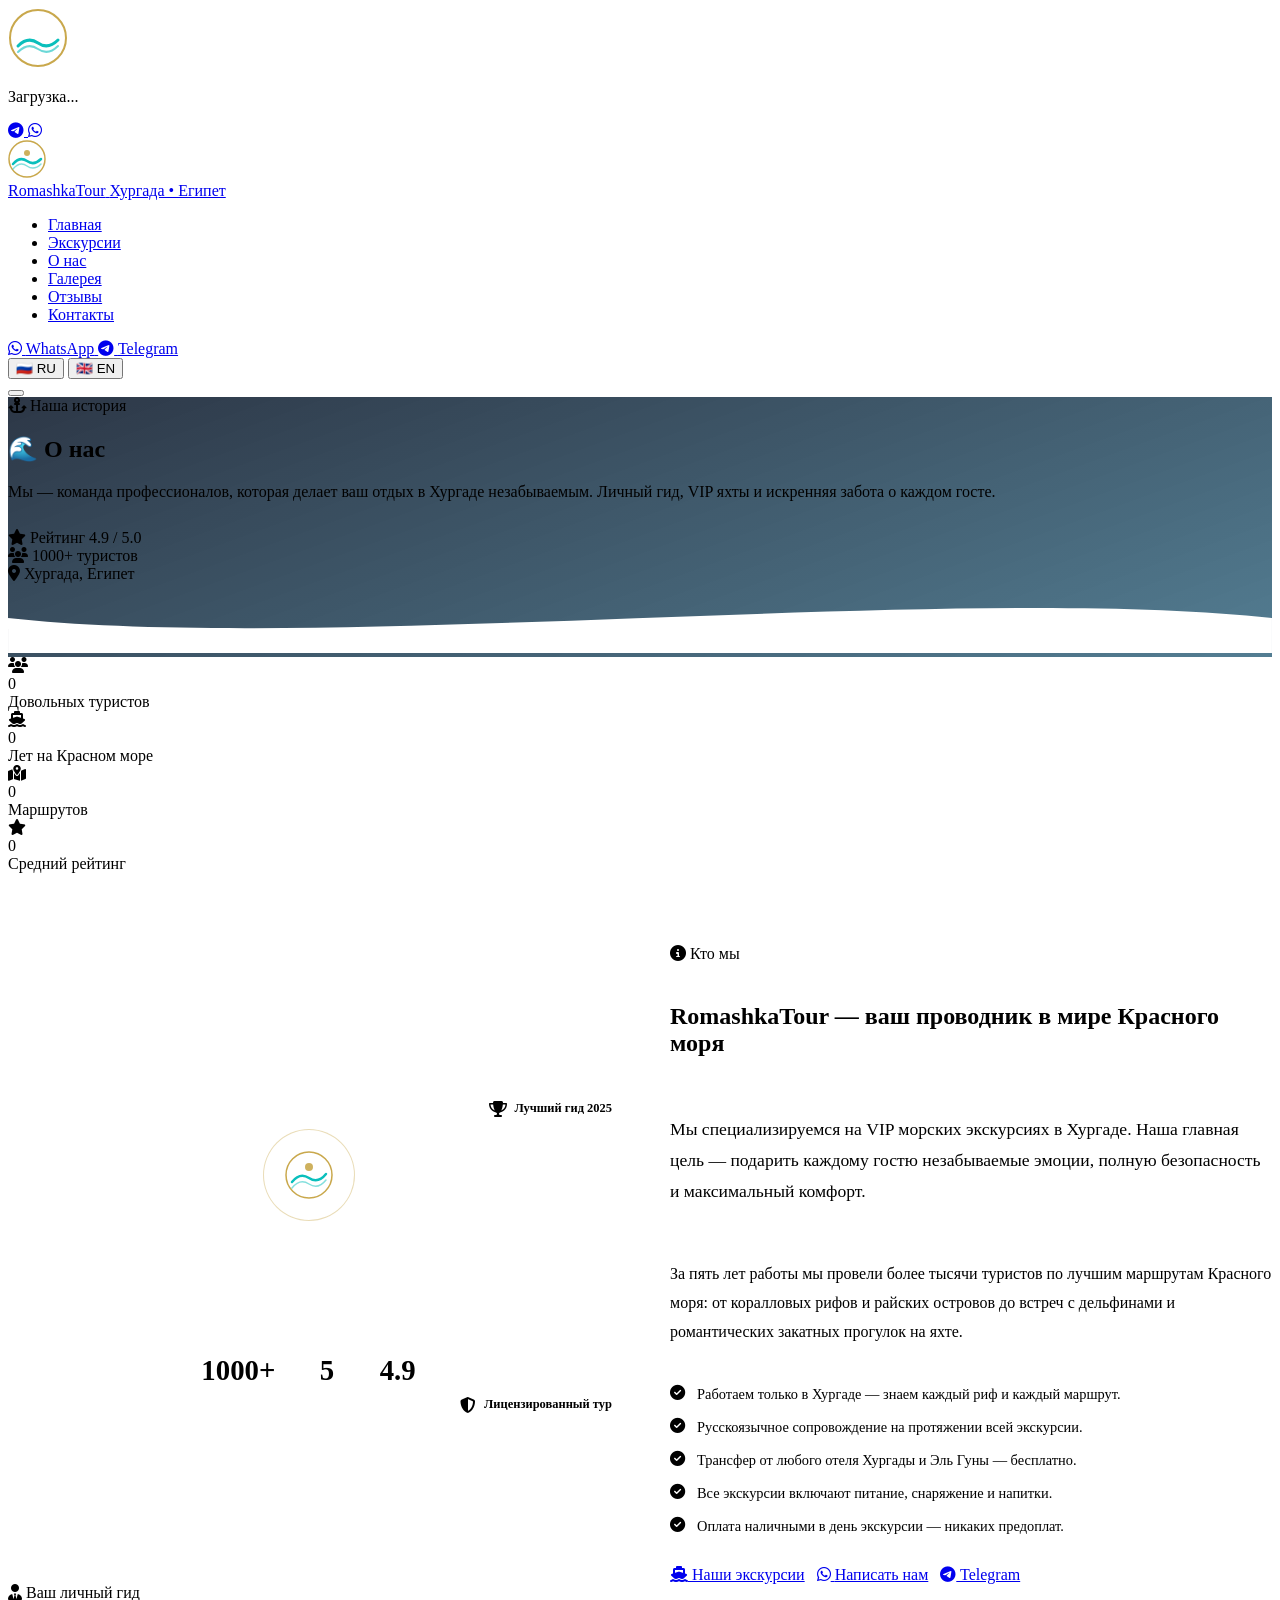
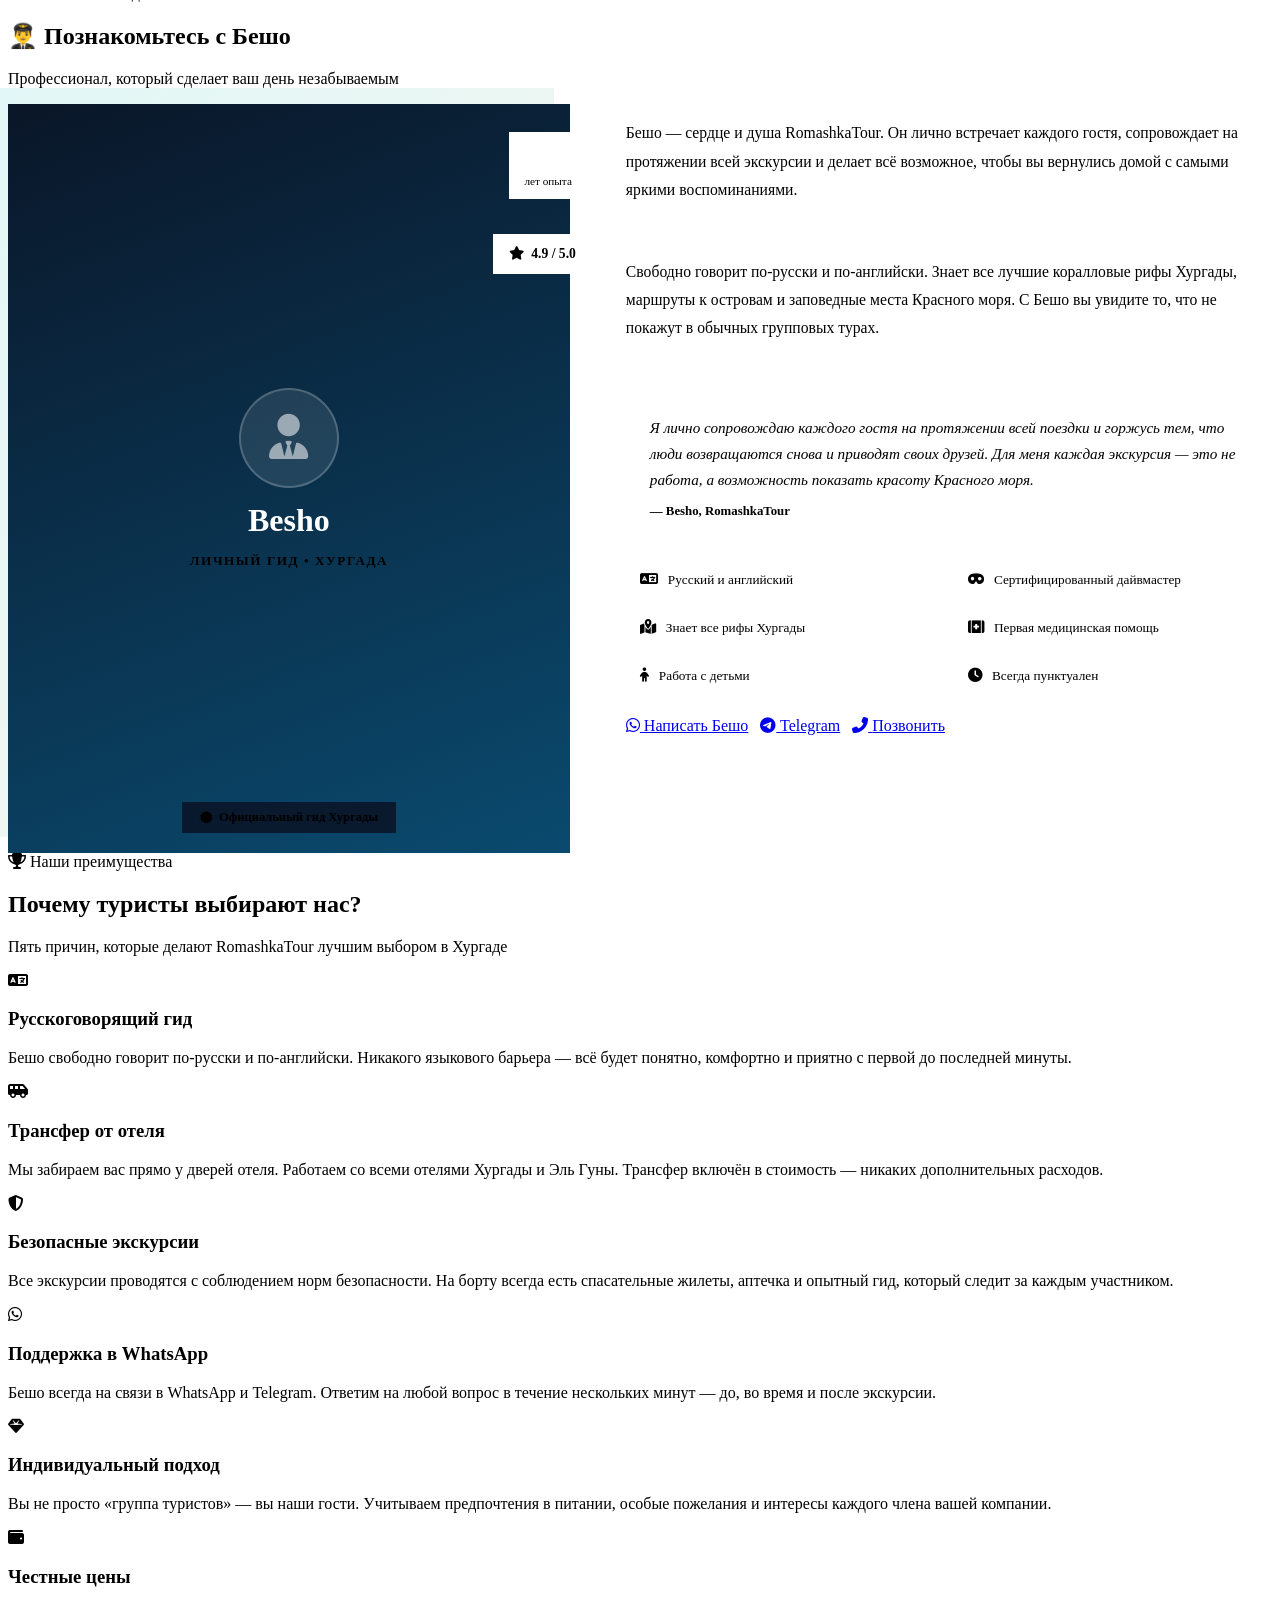
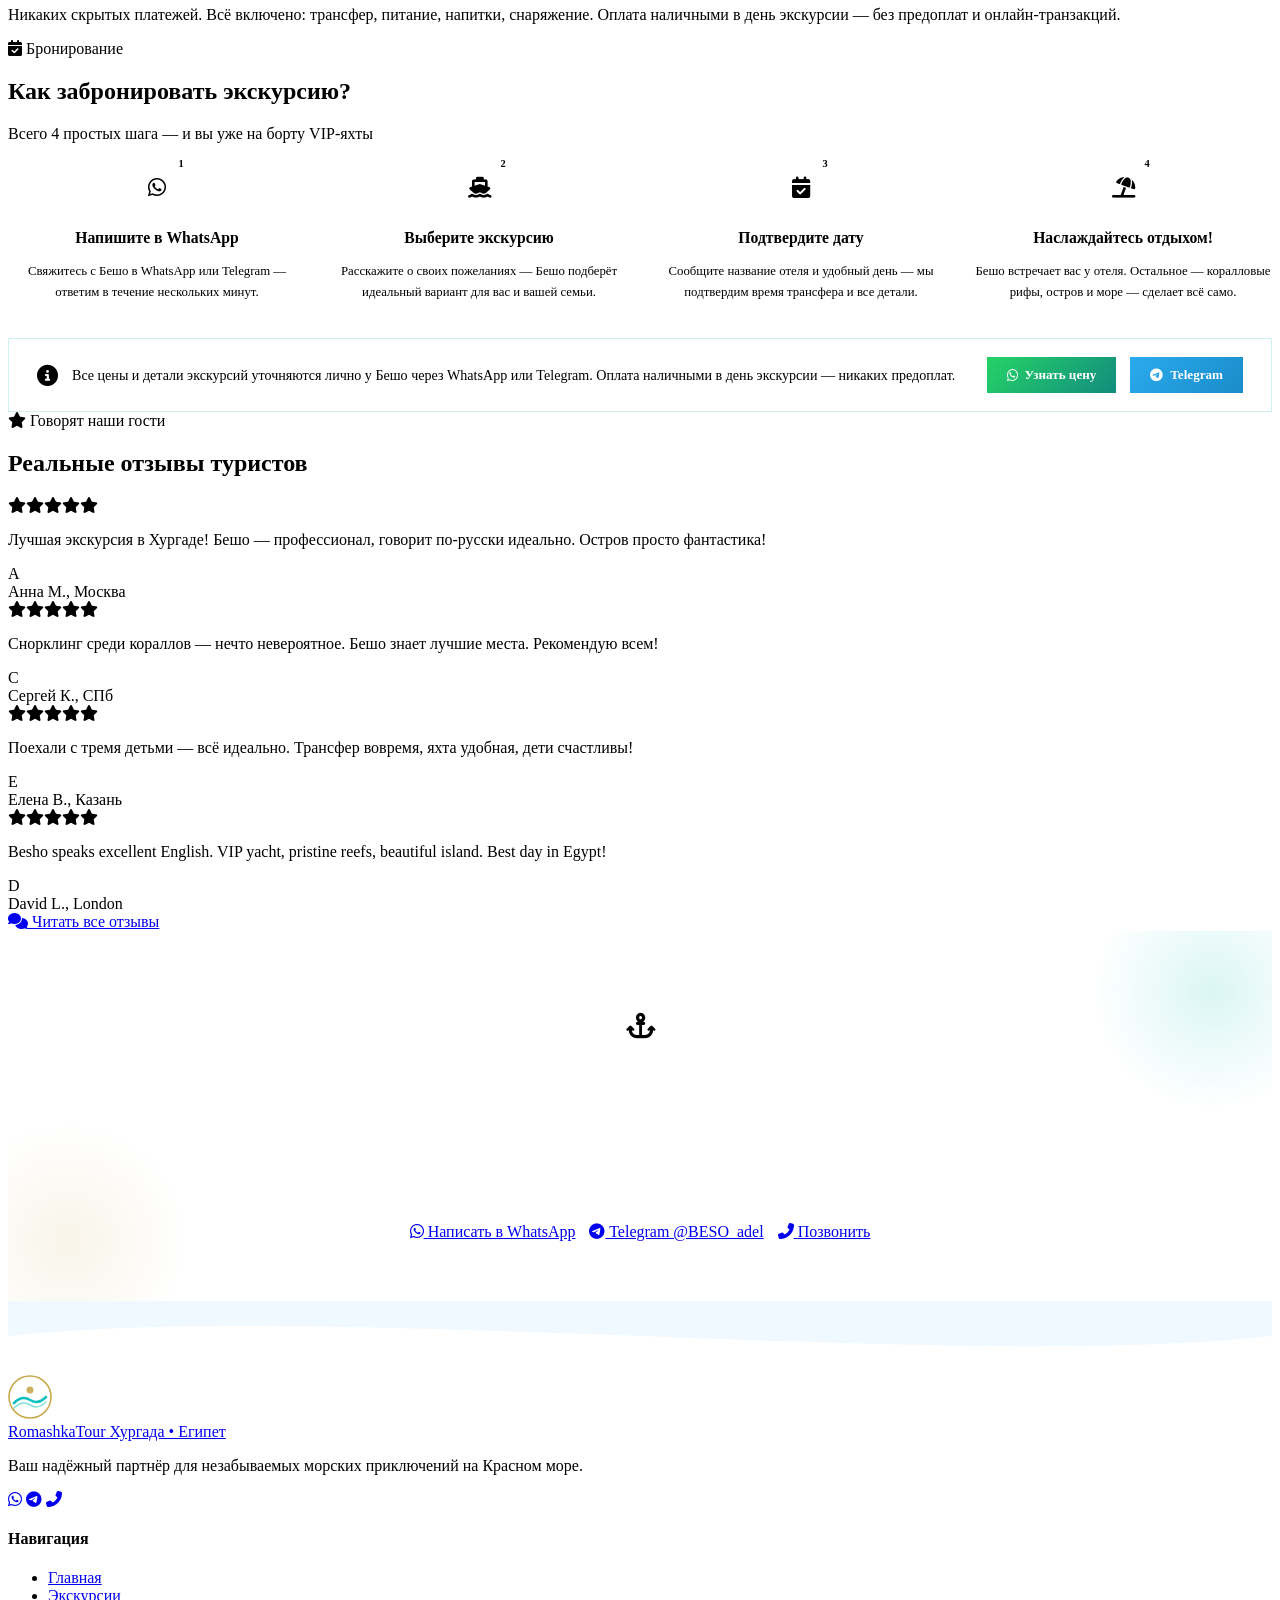
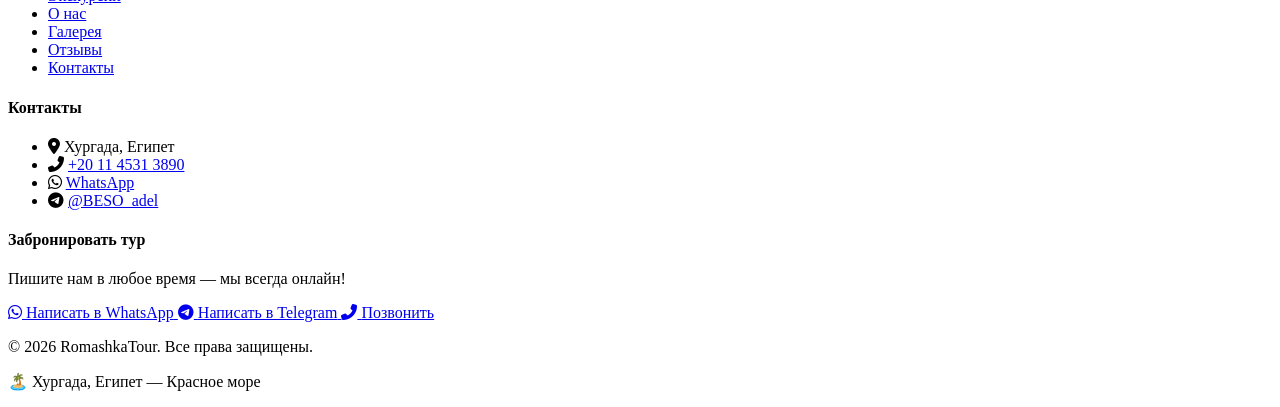
==== commit acd3301e: "Update about.html" ====
--- a/about.html
+++ b/about.html
@@ -3,19 +3,22 @@
 <head>
   <meta charset="UTF-8" />
   <meta name="viewport" content="width=device-width, initial-scale=1.0" />
-  <meta name="description" content="О компании RomashkaTour — VIP морские экскурсии в Хургаде с личным гидом Бишоем. Русскоговорящий гид, трансфер от отеля, безопасные экскурсии на Красном море." />
-  <meta name="keywords" content="RomashkaTour о нас, гид Бишой Хургада, морские экскурсии Египет, русский гид Хургада" />
+  <meta name="description" content="О компании RomashkaTour — VIP морские экскурсии в Хургаде с личным гидом Бешо. Русскоговорящий гид, трансфер от отеля, безопасные экскурсии на Красном море." />
+  <meta name="keywords" content="RomashkaTour о нас, гид Бешо Хургада, морские экскурсии Египет, русский гид Хургада" />
   <meta name="author" content="RomashkaTour" />
   <meta property="og:title" content="О нас — RomashkaTour Хургада" />
-  <meta property="og:description" content="Познакомьтесь с командой RomashkaTour. Личный гид Бишой, VIP яхты, Красное море." />
+  <meta property="og:description" content="Познакомьтесь с командой RomashkaTour. Личный гид Бешо, VIP яхты, Красное море." />
   <meta property="og:type" content="website" />
-  <title>О нас — RomashkaTour | Гид Бишой, Хургада</title>
+  <title>О нас — RomashkaTour | Гид Бешо, Хургада</title>
   <script>document.documentElement.classList.add('js');</script>
-  <link rel="preconnect" href="https://fonts.googleapis.com" />
+  <link rel="icon" type="image/svg+xml" href="data:image/svg+xml,%3Csvg xmlns=%27http://www.w3.org/2000/svg%27 viewBox=%270 0 60 60%27%3E%3Ccircle cx=%2730%27 cy=%2730%27 r=%2728%27 fill=%27%230A1628%27 stroke=%27%23C9A84C%27 stroke-width=%272%27/%3E%3Cpath d=%27M10 38 Q20 28 30 35 Q40 42 50 32%27 stroke=%27%230ABFBC%27 stroke-width=%273%27 fill=%27none%27 stroke-linecap=%27round%27/%3E%3Cpath d=%27M10 44 Q20 34 30 41 Q40 48 50 38%27 stroke=%27%230ABFBC%27 stroke-width=%272%27 fill=%27none%27 stroke-linecap=%27round%27 opacity=%270.6%27/%3E%3C/svg%3E" />
+<meta name="theme-color" content="#0A1628" />
+<link rel="preconnect" href="https://fonts.googleapis.com" />
   <link rel="preconnect" href="https://fonts.gstatic.com" crossorigin />
   <link href="https://fonts.googleapis.com/css2?family=Playfair+Display:ital,wght@0,400;0,600;0,700;0,900;1,400&family=Inter:wght@300;400;500;600;700&display=swap" rel="stylesheet" />
-  <link rel="stylesheet" href="https://cdnjs.cloudflare.com/ajax/libs/font-awesome/6.5.0/css/all.min.css" />
-  <link rel="stylesheet" href="style.css" />
+  <link rel="preconnect" href="https://cdnjs.cloudflare.com" crossorigin />
+<link rel="stylesheet" href="https://cdnjs.cloudflare.com/ajax/libs/font-awesome/6.5.0/css/all.min.css" />
+  <link rel="stylesheet" href="css/style.css" />
 
   <style>
     /* ─── ABOUT PAGE — уникальные стили только для этой страницы ─── */
@@ -182,7 +185,7 @@
       font-size: 0.95rem;
     }
 
-    /* ─── Блок Бишоя ─── */
+    /* ─── Блок Бешо ─── */
     .bishoy-section-grid {
       display: grid;
       grid-template-columns: 1fr 1.15fr;
@@ -317,7 +320,7 @@
     }
     .bishoy-stat-2 i { color: var(--gold); }
 
-    /* Текст о Бишое */
+    /* Текст о Бешо */
     .bishoy-info {
       display: flex;
       flex-direction: column;
@@ -584,7 +587,11 @@
 </div>
 
 <!-- ========== FLOATING WHATSAPP ========== -->
-<a href="https://wa.me/20 11 4531 3890" target="_blank" class="whatsapp-float" aria-label="WhatsApp">
+<a href="https://t.me/BESO_adel" target="_blank" class="telegram-float" aria-label="Telegram">
+<i class="fab fa-telegram"></i>
+<span class="telegram-pulse"></span>
+</a>
+<a href="https://wa.me/201145313890" target="_blank" class="whatsapp-float" aria-label="WhatsApp">
   <i class="fab fa-whatsapp"></i>
   <span class="whatsapp-pulse"></span>
 </a>
@@ -611,17 +618,21 @@
     <nav class="nav" id="nav">
       <ul class="nav-list">
         <li><a href="index.html"      class="nav-link"        data-ru="Главная"   data-en="Home">Главная</a></li>
-        <li><a href="excursions.html" class="nav-link"        data-ru="Экскурсии" data-en="Excursions">Экскурсии</a></li>
+        <li><a href="excursions.html" class="nav-link" data-ru="Экскурсии" data-en="Excursions">Экскурсии</a></li>
         <li><a href="about.html"      class="nav-link active" data-ru="О нас"     data-en="About">О нас</a></li>
         <li><a href="gallery.html"    class="nav-link"        data-ru="Галерея"   data-en="Gallery">Галерея</a></li>
         <li><a href="reviews.html"    class="nav-link"        data-ru="Отзывы"    data-en="Reviews">Отзывы</a></li>
         <li><a href="contacts.html"   class="nav-link"        data-ru="Контакты"  data-en="Contacts">Контакты</a></li>
       </ul>
       <div class="nav-cta">
-        <a href="https://wa.me/20 11 4531 3890" target="_blank" class="btn-nav-wa">
+        <a href="https://wa.me/201145313890" target="_blank" class="btn-nav-wa">
           <i class="fab fa-whatsapp"></i>
           <span data-ru="WhatsApp" data-en="WhatsApp">WhatsApp</span>
         </a>
+<a href="https://t.me/BESO_adel" target="_blank" class="btn-nav-tg">
+<i class="fab fa-telegram"></i>
+<span data-ru="Telegram" data-en="Telegram">Telegram</span>
+</a>
       </div>
     </nav>
 
@@ -791,9 +802,13 @@
             <i class="fas fa-ship"></i>
             <span data-ru="Наши экскурсии" data-en="Our Excursions">Наши экскурсии</span>
           </a>
-          <a href="https://wa.me/20 11 4531 3890" target="_blank" class="btn-outline">
+          <a href="https://wa.me/201145313890" target="_blank" class="btn-outline">
             <i class="fab fa-whatsapp"></i>
             <span data-ru="Написать нам" data-en="Write to Us">Написать нам</span>
+          </a>
+          <a href="https://t.me/BESO_adel" target="_blank" class="btn-telegram">
+            <i class="fab fa-telegram"></i>
+            <span data-ru="Telegram" data-en="Telegram">Telegram</span>
           </a>
         </div>
       </div>
@@ -810,7 +825,7 @@
         <i class="fas fa-user-tie"></i>
         <span data-ru="Ваш личный гид" data-en="Your Personal Guide">Ваш личный гид</span>
       </div>
-      <h2 class="section-title" data-ru="👨‍✈️ Познакомьтесь с Бишоем" data-en="👨‍✈️ Meet Bishoy">👨‍✈️ Познакомьтесь с Бишоем</h2>
+      <h2 class="section-title" data-ru="👨‍✈️ Познакомьтесь с Бешо" data-en="👨‍✈️ Meet Besho">👨‍✈️ Познакомьтесь с Бешо</h2>
       <p class="section-subtitle" data-ru="Профессионал, который сделает ваш день незабываемым" data-en="A professional who will make your day unforgettable">Профессионал, который сделает ваш день незабываемым</p>
     </div>
 
@@ -820,11 +835,11 @@
       <div class="bishoy-photo-wrap" data-aos="fade-right">
         <div class="bishoy-photo-decor"></div>
         <div class="bishoy-photo-main">
-          <img src="images/boss portret 2.jpg" alt="Гид Бишой — RomashkaTour Хургада"
-               onerror="this.style.display='none'; document.getElementById('bAboutPlaceholder').style.display='flex';">
+          <img src="images/boss portret 2.jpg" alt="Гид Бешо — RomashkaTour Хургада"
+               onerror="this.style.display='none'; document.getElementById('bAboutPlaceholder').style.display='flex';" loading="lazy" decoding="async">
           <div class="bishoy-photo-placeholder" id="bAboutPlaceholder" style="display:none;">
             <div class="bpp-icon"><i class="fas fa-user-tie"></i></div>
-            <div class="bpp-name">Bishoy</div>
+            <div class="bpp-name">Besho</div>
             <div class="bpp-role" data-ru="Личный гид • Хургада" data-en="Personal Guide • Hurghada">Личный гид • Хургада</div>
           </div>
           <div class="bishoy-badge-cert">
@@ -845,11 +860,11 @@
 
       <!-- Информация -->
       <div class="bishoy-info" data-aos="fade-left">
-        <p data-ru="Бишой — сердце и душа RomashkaTour. Он лично встречает каждого гостя, сопровождает на протяжении всей экскурсии и делает всё возможное, чтобы вы вернулись домой с самыми яркими воспоминаниями." data-en="Bishoy is the heart and soul of RomashkaTour. He personally meets every guest, accompanies them throughout the entire excursion and does everything possible to ensure you return home with the brightest memories.">
-          Бишой — сердце и душа RomashkaTour. Он лично встречает каждого гостя, сопровождает на протяжении всей экскурсии и делает всё возможное, чтобы вы вернулись домой с самыми яркими воспоминаниями.
+        <p data-ru="Бешо — сердце и душа RomashkaTour. Он лично встречает каждого гостя, сопровождает на протяжении всей экскурсии и делает всё возможное, чтобы вы вернулись домой с самыми яркими воспоминаниями." data-en="Besho is the heart and soul of RomashkaTour. He personally meets every guest, accompanies them throughout the entire excursion and does everything possible to ensure you return home with the brightest memories.">
+          Бешо — сердце и душа RomashkaTour. Он лично встречает каждого гостя, сопровождает на протяжении всей экскурсии и делает всё возможное, чтобы вы вернулись домой с самыми яркими воспоминаниями.
         </p>
-        <p data-ru="Свободно говорит по-русски и по-английски. Знает все лучшие коралловые рифы Хургады, маршруты к островам и заповедные места Красного моря. С Бишоем вы увидите то, что не покажут в обычных групповых турах." data-en="Speaks fluent Russian and English. Knows all the best coral reefs in Hurghada, the island routes and protected spots of the Red Sea. With Bishoy you will see things that standard group tours never show.">
-          Свободно говорит по-русски и по-английски. Знает все лучшие коралловые рифы Хургады, маршруты к островам и заповедные места Красного моря. С Бишоем вы увидите то, что не покажут в обычных групповых турах.
+        <p data-ru="Свободно говорит по-русски и по-английски. Знает все лучшие коралловые рифы Хургады, маршруты к островам и заповедные места Красного моря. С Бешо вы увидите то, что не покажут в обычных групповых турах." data-en="Speaks fluent Russian and English. Knows all the best coral reefs in Hurghada, the island routes and protected spots of the Red Sea. With Besho you will see things that standard group tours never show.">
+          Свободно говорит по-русски и по-английски. Знает все лучшие коралловые рифы Хургады, маршруты к островам и заповедные места Красного моря. С Бешо вы увидите то, что не покажут в обычных групповых турах.
         </p>
 
         <div class="bishoy-quote">
@@ -857,7 +872,7 @@
           <p data-ru="Я лично сопровождаю каждого гостя на протяжении всей поездки и горжусь тем, что люди возвращаются снова и приводят своих друзей. Для меня каждая экскурсия — это не работа, а возможность показать красоту Красного моря." data-en="I personally accompany every guest throughout the entire trip and am proud that people come back again and bring their friends. For me, every excursion is not work — it is an opportunity to show the beauty of the Red Sea.">
             Я лично сопровождаю каждого гостя на протяжении всей поездки и горжусь тем, что люди возвращаются снова и приводят своих друзей. Для меня каждая экскурсия — это не работа, а возможность показать красоту Красного моря.
           </p>
-          <cite>— Bishoy, RomashkaTour</cite>
+          <cite>— Besho, RomashkaTour</cite>
         </div>
 
         <!-- Навыки -->
@@ -889,15 +904,15 @@
         </div>
 
         <div class="bishoy-actions">
-          <a href="https://wa.me/20 11 4531 3890" target="_blank" class="btn-primary">
+          <a href="https://wa.me/201145313890" target="_blank" class="btn-primary">
             <i class="fab fa-whatsapp"></i>
-            <span data-ru="Написать Бишою" data-en="Message Bishoy">Написать Бишою</span>
+            <span data-ru="Написать Бешо" data-en="Message Besho">Написать Бешо</span>
           </a>
-          <a href="https://t.me/BESO_adel" target="_blank" class="btn-outline">
+          <a href="https://t.me/BESO_adel" target="_blank" class="btn-telegram">
             <i class="fab fa-telegram"></i>
             <span data-ru="Telegram" data-en="Telegram">Telegram</span>
           </a>
-          <a href="tel:+20 11 4531 3890" class="btn-outline">
+          <a href="tel:+201145313890" class="btn-outline">
             <i class="fas fa-phone-alt"></i>
             <span data-ru="Позвонить" data-en="Call">Позвонить</span>
           </a>
@@ -924,7 +939,7 @@
       <div class="adv-card" data-aos="fade-up" data-aos-delay="0">
         <div class="adv-icon"><i class="fas fa-language"></i></div>
         <h3 data-ru="Русскоговорящий гид" data-en="Russian-speaking Guide">Русскоговорящий гид</h3>
-        <p data-ru="Бишой свободно говорит по-русски и по-английски. Никакого языкового барьера — всё будет понятно, комфортно и приятно с первой до последней минуты." data-en="Bishoy speaks fluent Russian and English. No language barrier — everything will be clear, comfortable and enjoyable from the first to the last minute.">Бишой свободно говорит по-русски и по-английски. Никакого языкового барьера — всё будет понятно, комфортно и приятно с первой до последней минуты.</p>
+        <p data-ru="Бешо свободно говорит по-русски и по-английски. Никакого языкового барьера — всё будет понятно, комфортно и приятно с первой до последней минуты." data-en="Besho speaks fluent Russian and English. No language barrier — everything will be clear, comfortable and enjoyable from the first to the last minute.">Бешо свободно говорит по-русски и по-английски. Никакого языкового барьера — всё будет понятно, комфортно и приятно с первой до последней минуты.</p>
       </div>
       <div class="adv-card" data-aos="fade-up" data-aos-delay="100">
         <div class="adv-icon"><i class="fas fa-shuttle-van"></i></div>
@@ -939,7 +954,7 @@
       <div class="adv-card" data-aos="fade-up" data-aos-delay="300">
         <div class="adv-icon"><i class="fab fa-whatsapp"></i></div>
         <h3 data-ru="Поддержка в WhatsApp" data-en="WhatsApp Support">Поддержка в WhatsApp</h3>
-        <p data-ru="Бишой всегда на связи в WhatsApp и Telegram. Ответим на любой вопрос в течение нескольких минут — до, во время и после экскурсии." data-en="Bishoy is always available on WhatsApp and Telegram. We reply to any question within minutes — before, during and after the excursion.">Бишой всегда на связи в WhatsApp и Telegram. Ответим на любой вопрос в течение нескольких минут — до, во время и после экскурсии.</p>
+        <p data-ru="Бешо всегда на связи в WhatsApp и Telegram. Ответим на любой вопрос в течение нескольких минут — до, во время и после экскурсии." data-en="Besho is always available on WhatsApp and Telegram. We reply to any question within minutes — before, during and after the excursion.">Бешо всегда на связи в WhatsApp и Telegram. Ответим на любой вопрос в течение нескольких минут — до, во время и после экскурсии.</p>
       </div>
       <div class="adv-card" data-aos="fade-up" data-aos-delay="400">
         <div class="adv-icon"><i class="fas fa-gem"></i></div>
@@ -975,7 +990,7 @@
           <div class="bs-num">1</div>
         </div>
         <div class="bs-title" data-ru="Напишите в WhatsApp" data-en="Write on WhatsApp">Напишите в WhatsApp</div>
-        <div class="bs-desc" data-ru="Свяжитесь с Бишоем в WhatsApp или Telegram — ответим в течение нескольких минут." data-en="Contact Bishoy on WhatsApp or Telegram — we reply within minutes.">Свяжитесь с Бишоем в WhatsApp или Telegram — ответим в течение нескольких минут.</div>
+        <div class="bs-desc" data-ru="Свяжитесь с Бешо в WhatsApp или Telegram — ответим в течение нескольких минут." data-en="Contact Besho on WhatsApp or Telegram — we reply within minutes.">Свяжитесь с Бешо в WhatsApp или Telegram — ответим в течение нескольких минут.</div>
       </div>
 
       <div class="booking-step">
@@ -984,7 +999,7 @@
           <div class="bs-num">2</div>
         </div>
         <div class="bs-title" data-ru="Выберите экскурсию" data-en="Choose an Excursion">Выберите экскурсию</div>
-        <div class="bs-desc" data-ru="Расскажите о своих пожеланиях — Бишой подберёт идеальный вариант для вас и вашей семьи." data-en="Tell us your preferences — Bishoy will find the perfect option for you and your family.">Расскажите о своих пожеланиях — Бишой подберёт идеальный вариант для вас и вашей семьи.</div>
+        <div class="bs-desc" data-ru="Расскажите о своих пожеланиях — Бешо подберёт идеальный вариант для вас и вашей семьи." data-en="Tell us your preferences — Besho will find the perfect option for you and your family.">Расскажите о своих пожеланиях — Бешо подберёт идеальный вариант для вас и вашей семьи.</div>
       </div>
 
       <div class="booking-step">
@@ -1002,7 +1017,7 @@
           <div class="bs-num">4</div>
         </div>
         <div class="bs-title" data-ru="Наслаждайтесь отдыхом!" data-en="Enjoy Your Holiday!">Наслаждайтесь отдыхом!</div>
-        <div class="bs-desc" data-ru="Бишой встречает вас у отеля. Остальное — коралловые рифы, остров и море — сделает всё само." data-en="Bishoy meets you at the hotel. The rest — coral reefs, island and the sea — takes care of itself.">Бишой встречает вас у отеля. Остальное — коралловые рифы, остров и море — сделает всё само.</div>
+        <div class="bs-desc" data-ru="Бешо встречает вас у отеля. Остальное — коралловые рифы, остров и море — сделает всё само." data-en="Besho meets you at the hotel. The rest — coral reefs, island and the sea — takes care of itself.">Бешо встречает вас у отеля. Остальное — коралловые рифы, остров и море — сделает всё само.</div>
       </div>
 
     </div>
@@ -1021,9 +1036,9 @@
     " data-aos="fade-up">
       <i class="fas fa-info-circle" style="font-size:1.3rem; color:var(--teal); flex-shrink:0;"></i>
       <p style="margin:0; font-size:0.88rem; color:var(--text); line-height:1.65; flex:1; min-width:200px;">
-        <span data-ru="Все цены и детали экскурсий уточняются лично у Бишоя через WhatsApp или Telegram. Оплата наличными в день экскурсии — никаких предоплат." data-en="All prices and excursion details are confirmed personally with Bishoy via WhatsApp or Telegram. Cash payment on the day of the excursion — no prepayment required.">Все цены и детали экскурсий уточняются лично у Бишоя через WhatsApp или Telegram. Оплата наличными в день экскурсии — никаких предоплат.</span>
+        <span data-ru="Все цены и детали экскурсий уточняются лично у Бешо через WhatsApp или Telegram. Оплата наличными в день экскурсии — никаких предоплат." data-en="All prices and excursion details are confirmed personally with Besho via WhatsApp or Telegram. Cash payment on the day of the excursion — no prepayment required.">Все цены и детали экскурсий уточняются лично у Бешо через WhatsApp или Telegram. Оплата наличными в день экскурсии — никаких предоплат.</span>
       </p>
-      <a href="https://wa.me/20 11 4531 3890" target="_blank" style="
+      <a href="https://wa.me/201145313890" target="_blank" style="
         display:inline-flex; align-items:center; gap:7px;
         background:linear-gradient(135deg,#25d366,#128c7e);
         color:white; padding:10px 20px;
@@ -1035,6 +1050,18 @@
         <i class="fab fa-whatsapp"></i>
         <span data-ru="Узнать цену" data-en="Ask Price">Узнать цену</span>
       </a>
+      <a href="https://t.me/BESO_adel" target="_blank" style="
+        display:inline-flex; align-items:center; gap:7px;
+        background:linear-gradient(135deg,#2AABEE,#1a8bc9);
+        color:white; padding:10px 20px;
+        border-radius:var(--radius-full);
+        font-size:0.82rem; font-weight:700;
+        text-decoration:none; transition:var(--transition); flex-shrink:0;
+        white-space:nowrap;
+      ">
+        <i class="fab fa-telegram"></i>
+        <span data-ru="Telegram" data-en="Telegram">Telegram</span>
+      </a>
     </div>
 
   </div>
@@ -1055,22 +1082,22 @@
       <div class="review-ticker-inner" id="reviewTicker">
         <div class="r-card">
           <div class="r-stars"><i class="fas fa-star"></i><i class="fas fa-star"></i><i class="fas fa-star"></i><i class="fas fa-star"></i><i class="fas fa-star"></i></div>
-          <p data-ru="Лучшая экскурсия в Хургаде! Бишой — профессионал, говорит по-русски идеально. Остров просто фантастика!" data-en="Best excursion in Hurghada! Bishoy is a true professional, speaks perfect Russian. The island is just fantastic!">Лучшая экскурсия в Хургаде! Бишой — профессионал, говорит по-русски идеально. Остров просто фантастика!</p>
-          <div class="r-author"><div class="r-avatar">А</div><span>Анна М., Москва</span></div>
+          <p data-ru="Лучшая экскурсия в Хургаде! Бешо — профессионал, говорит по-русски идеально. Остров просто фантастика!" data-en="Best excursion in Hurghada! Besho is a true professional, speaks perfect Russian. The island is just fantastic!">Лучшая экскурсия в Хургаде! Бешо — профессионал, говорит по-русски идеально. Остров просто фантастика!</p>
+          <div class="r-author"><div class="r-avatar" data-ru="А" data-en="A">А</div><span data-ru="Анна М., Москва" data-en="Anna M., Moscow">Анна М., Москва</span></div>
         </div>
         <div class="r-card">
           <div class="r-stars"><i class="fas fa-star"></i><i class="fas fa-star"></i><i class="fas fa-star"></i><i class="fas fa-star"></i><i class="fas fa-star"></i></div>
-          <p data-ru="Снорклинг среди кораллов — нечто невероятное. Бишой знает лучшие места. Рекомендую всем!" data-en="Snorkeling among corals — something incredible. Bishoy knows the best spots. Recommend to everyone!">Снорклинг среди кораллов — нечто невероятное. Бишой знает лучшие места. Рекомендую всем!</p>
-          <div class="r-author"><div class="r-avatar">С</div><span>Сергей К., СПб</span></div>
+          <p data-ru="Снорклинг среди кораллов — нечто невероятное. Бешо знает лучшие места. Рекомендую всем!" data-en="Snorkeling among corals — something incredible. Besho knows the best spots. Recommend to everyone!">Снорклинг среди кораллов — нечто невероятное. Бешо знает лучшие места. Рекомендую всем!</p>
+          <div class="r-author"><div class="r-avatar" data-ru="С" data-en="S">С</div><span data-ru="Сергей К., СПб" data-en="Sergey K., St. Petersburg">Сергей К., СПб</span></div>
         </div>
         <div class="r-card">
           <div class="r-stars"><i class="fas fa-star"></i><i class="fas fa-star"></i><i class="fas fa-star"></i><i class="fas fa-star"></i><i class="fas fa-star"></i></div>
           <p data-ru="Поехали с тремя детьми — всё идеально. Трансфер вовремя, яхта удобная, дети счастливы!" data-en="Went with three kids — everything was perfect. Transfer on time, comfortable yacht, children happy!">Поехали с тремя детьми — всё идеально. Трансфер вовремя, яхта удобная, дети счастливы!</p>
-          <div class="r-author"><div class="r-avatar">Е</div><span>Елена В., Казань</span></div>
+          <div class="r-author"><div class="r-avatar" data-ru="Е" data-en="E">Е</div><span data-ru="Елена В., Казань" data-en="Elena V., Kazan">Елена В., Казань</span></div>
         </div>
         <div class="r-card">
           <div class="r-stars"><i class="fas fa-star"></i><i class="fas fa-star"></i><i class="fas fa-star"></i><i class="fas fa-star"></i><i class="fas fa-star"></i></div>
-          <p data-ru="Bishoy speaks excellent English. VIP yacht, pristine reefs, beautiful island. Best day in Egypt!" data-en="Bishoy speaks excellent English. VIP yacht, pristine reefs, beautiful island. Best day in Egypt!">Bishoy speaks excellent English. VIP yacht, pristine reefs, beautiful island. Best day in Egypt!</p>
+          <p data-ru="Besho speaks excellent English. VIP yacht, pristine reefs, beautiful island. Best day in Egypt!" data-en="Besho speaks excellent English. VIP yacht, pristine reefs, beautiful island. Best day in Egypt!">Besho speaks excellent English. VIP yacht, pristine reefs, beautiful island. Best day in Egypt!</p>
           <div class="r-author"><div class="r-avatar">D</div><span>David L., London</span></div>
         </div>
       </div>
@@ -1091,11 +1118,11 @@
     <div class="about-final-cta" data-aos="fade-up">
       <div class="afc-icon"><i class="fas fa-anchor"></i></div>
       <h2 class="afc-title" data-ru="Готовы к приключению?" data-en="Ready for an Adventure?">Готовы к приключению?</h2>
-      <p class="afc-desc" data-ru="Напишите Бишою прямо сейчас — и уже завтра вы окажетесь на борту VIP-яхты, среди коралловых рифов Красного моря!" data-en="Write to Bishoy right now — and tomorrow you'll be on board a VIP yacht, among the coral reefs of the Red Sea!">
-        Напишите Бишою прямо сейчас — и уже завтра вы окажетесь на борту VIP-яхты, среди коралловых рифов Красного моря!
+      <p class="afc-desc" data-ru="Напишите Бешо прямо сейчас — и уже завтра вы окажетесь на борту VIP-яхты, среди коралловых рифов Красного моря!" data-en="Write to Besho right now — and tomorrow you'll be on board a VIP yacht, among the coral reefs of the Red Sea!">
+        Напишите Бешо прямо сейчас — и уже завтра вы окажетесь на борту VIP-яхты, среди коралловых рифов Красного моря!
       </p>
       <div class="afc-btns">
-        <a href="https://wa.me/20 11 4531 3890" target="_blank" class="btn-wa-big">
+        <a href="https://wa.me/201145313890" target="_blank" class="btn-wa-big">
           <i class="fab fa-whatsapp"></i>
           <span data-ru="Написать в WhatsApp" data-en="WhatsApp Us">Написать в WhatsApp</span>
         </a>
@@ -1103,7 +1130,7 @@
           <i class="fab fa-telegram"></i>
           <span data-ru="Telegram @BESO_adel" data-en="Telegram @BESO_adel">Telegram @BESO_adel</span>
         </a>
-        <a href="tel:+20 11 4531 3890" class="btn-call-big">
+        <a href="tel:+201145313890" class="btn-call-big">
           <i class="fas fa-phone-alt"></i>
           <span data-ru="Позвонить" data-en="Call">Позвонить</span>
         </a>
@@ -1135,9 +1162,9 @@
       </a>
       <p class="footer-desc" data-ru="Ваш надёжный партнёр для незабываемых морских приключений на Красном море." data-en="Your reliable partner for unforgettable sea adventures on the Red Sea.">Ваш надёжный партнёр для незабываемых морских приключений на Красном море.</p>
       <div class="footer-socials">
-        <a href="https://wa.me/20 11 4531 3890" target="_blank" aria-label="WhatsApp"><i class="fab fa-whatsapp"></i></a>
+        <a href="https://wa.me/201145313890" target="_blank" aria-label="WhatsApp"><i class="fab fa-whatsapp"></i></a>
         <a href="https://t.me/BESO_adel"     target="_blank" aria-label="Telegram"><i class="fab fa-telegram"></i></a>
-        <a href="tel:+20 11 4531 3890"          aria-label="Phone"><i class="fas fa-phone-alt"></i></a>
+        <a href="tel:+201145313890"          aria-label="Phone"><i class="fas fa-phone-alt"></i></a>
       </div>
     </div>
 
@@ -1162,11 +1189,11 @@
         </li>
         <li>
           <i class="fas fa-phone-alt"></i>
-          <a href="tel:+20 11 4531 3890">+20 11 4531 3890</a>
+          <a href="tel:+201145313890">+20 11 4531 3890</a>
         </li>
         <li>
           <i class="fab fa-whatsapp"></i>
-          <a href="https://wa.me/20 11 4531 3890" target="_blank">WhatsApp</a>
+          <a href="https://wa.me/201145313890" target="_blank">WhatsApp</a>
         </li>
         <li>
           <i class="fab fa-telegram"></i>
@@ -1178,11 +1205,15 @@
     <div class="footer-cta-block">
       <h4 data-ru="Забронировать тур" data-en="Book a Tour">Забронировать тур</h4>
       <p data-ru="Пишите нам в любое время — мы всегда онлайн!" data-en="Write to us anytime — we're always online!">Пишите нам в любое время — мы всегда онлайн!</p>
-      <a href="https://wa.me/20 11 4531 3890" target="_blank" class="btn-footer-wa">
+      <a href="https://wa.me/201145313890" target="_blank" class="btn-footer-wa">
         <i class="fab fa-whatsapp"></i>
         <span data-ru="Написать в WhatsApp" data-en="WhatsApp Us">Написать в WhatsApp</span>
       </a>
-      <a href="tel:+20 11 4531 3890" class="btn-footer-call">
+<a href="https://t.me/BESO_adel" target="_blank" class="btn-footer-tg">
+<i class="fab fa-telegram"></i>
+<span data-ru="Написать в Telegram" data-en="Telegram Us">Написать в Telegram</span>
+</a>
+      <a href="tel:+201145313890" class="btn-footer-call">
         <i class="fas fa-phone-alt"></i>
         <span data-ru="Позвонить" data-en="Call">Позвонить</span>
       </a>
@@ -1198,6 +1229,6 @@
   </div>
 </footer>
 
-<script src="script.js"></script>
+<script src="js/script.js"></script>
 </body>
 </html>
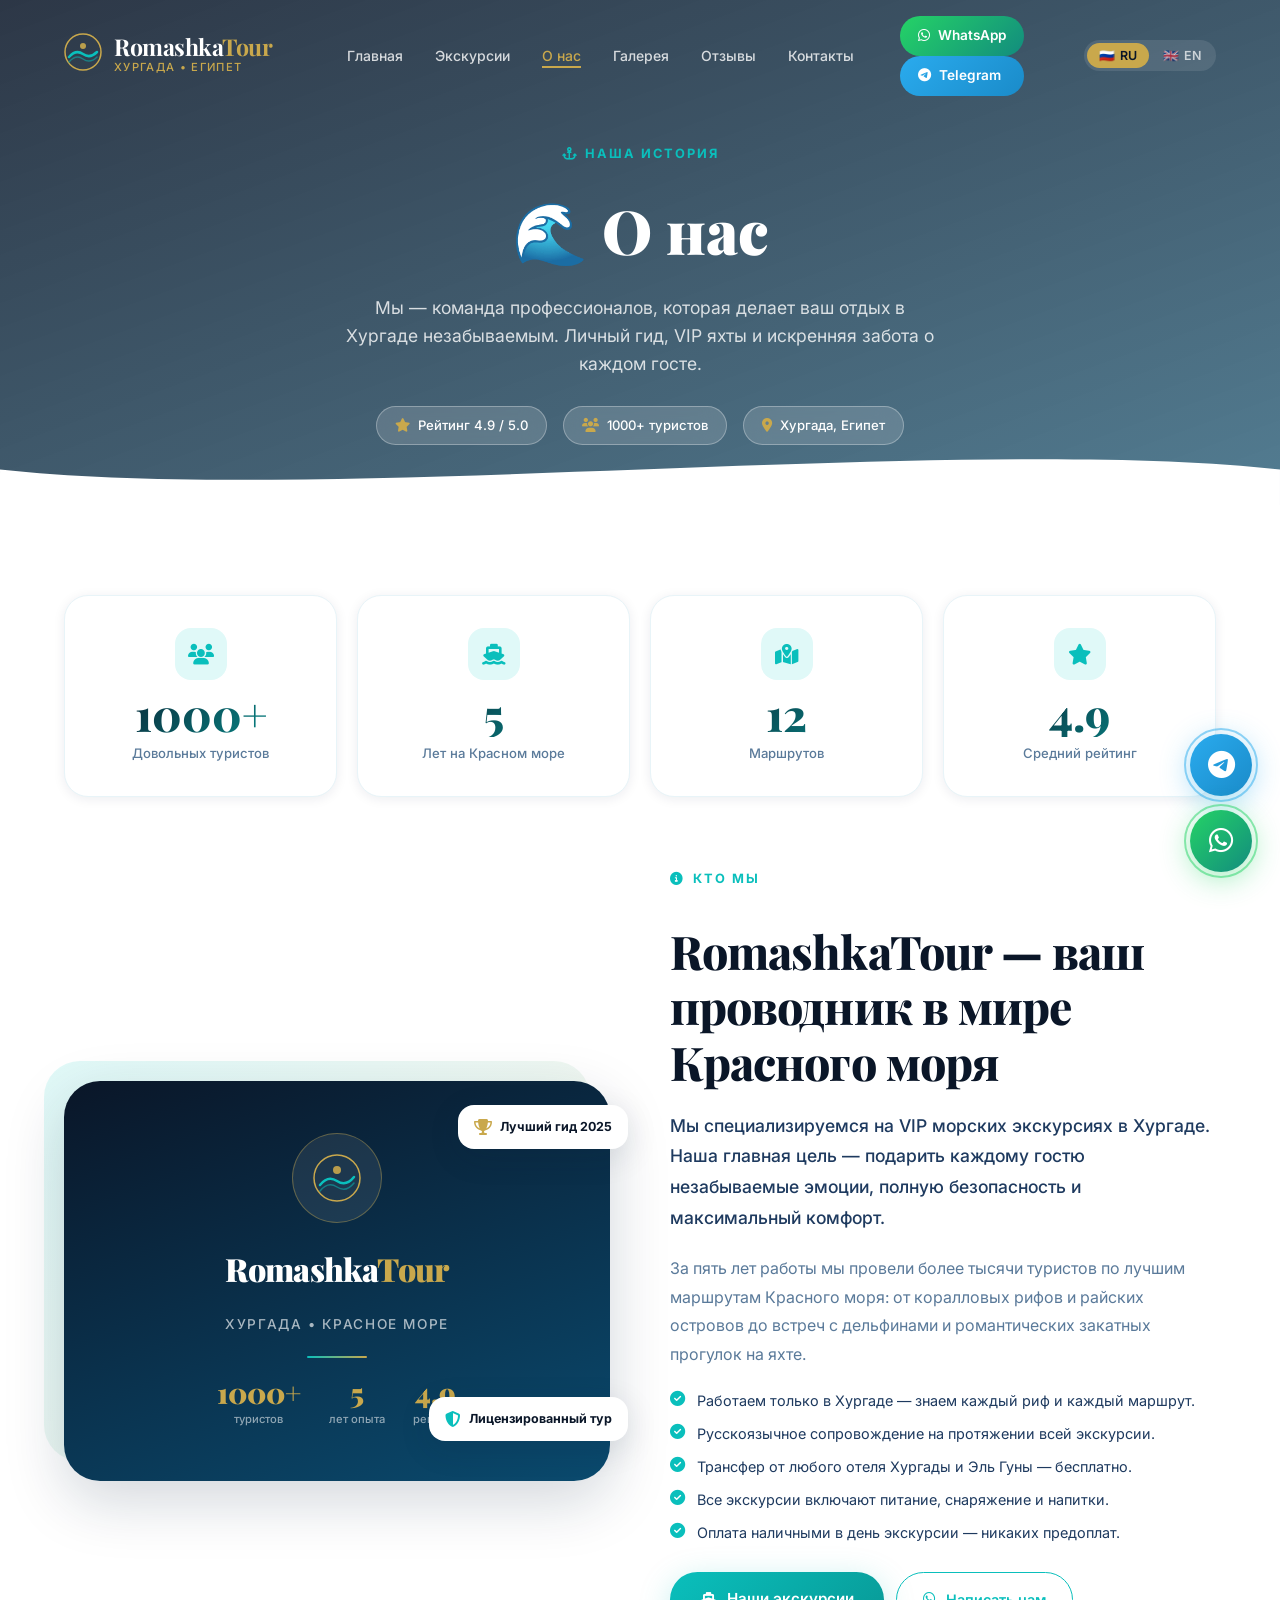
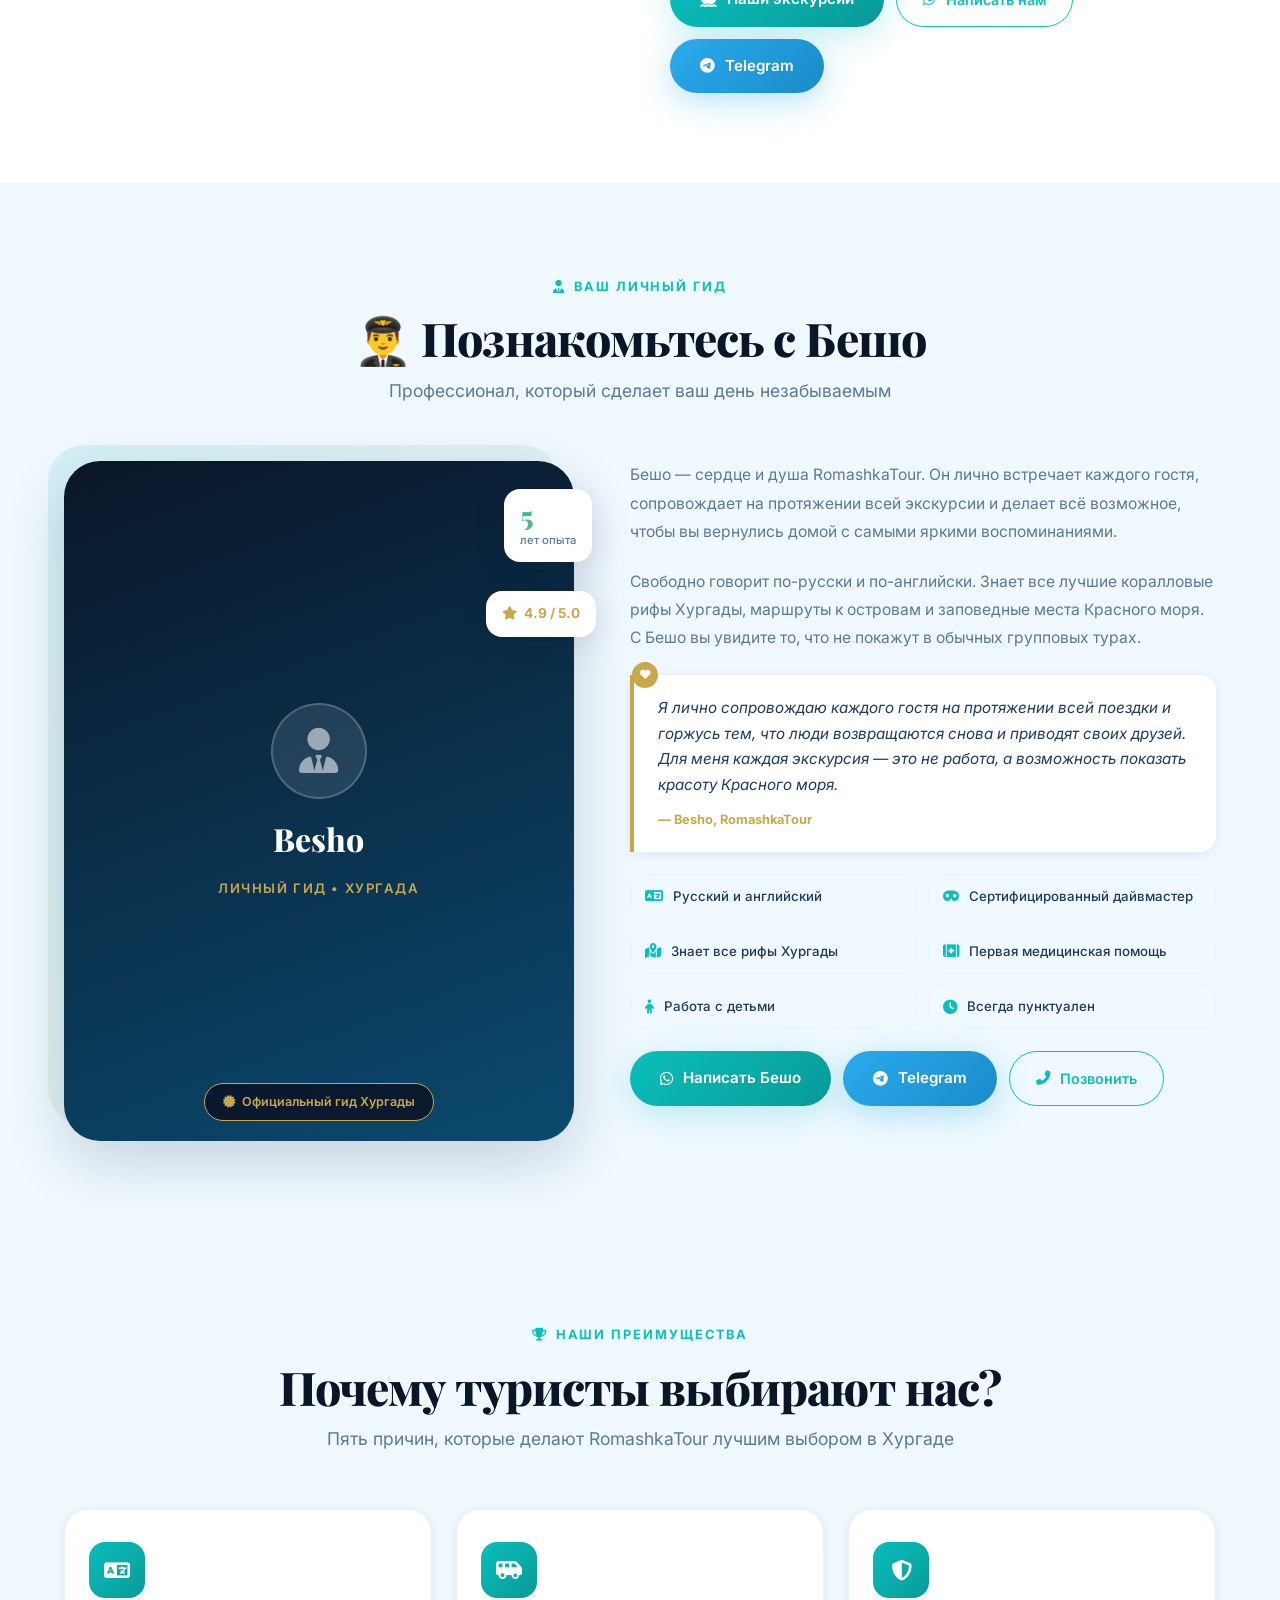
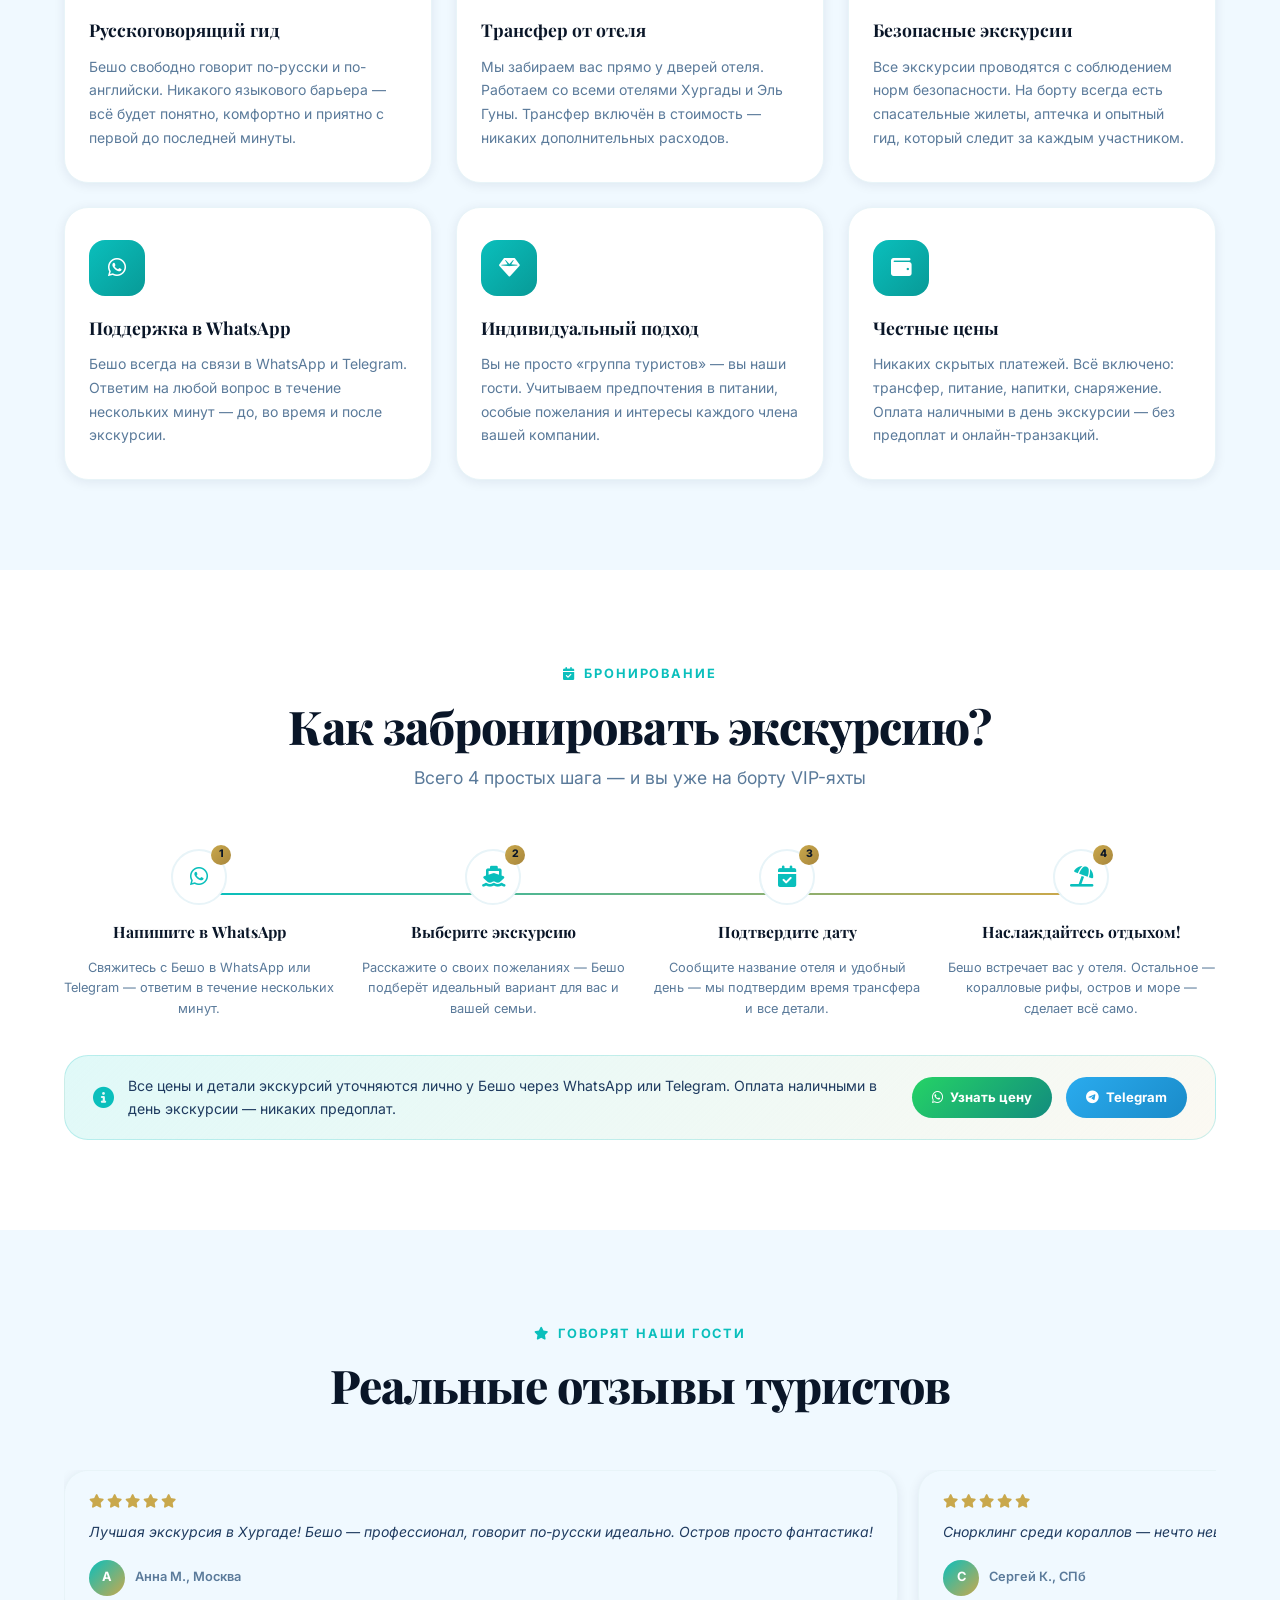
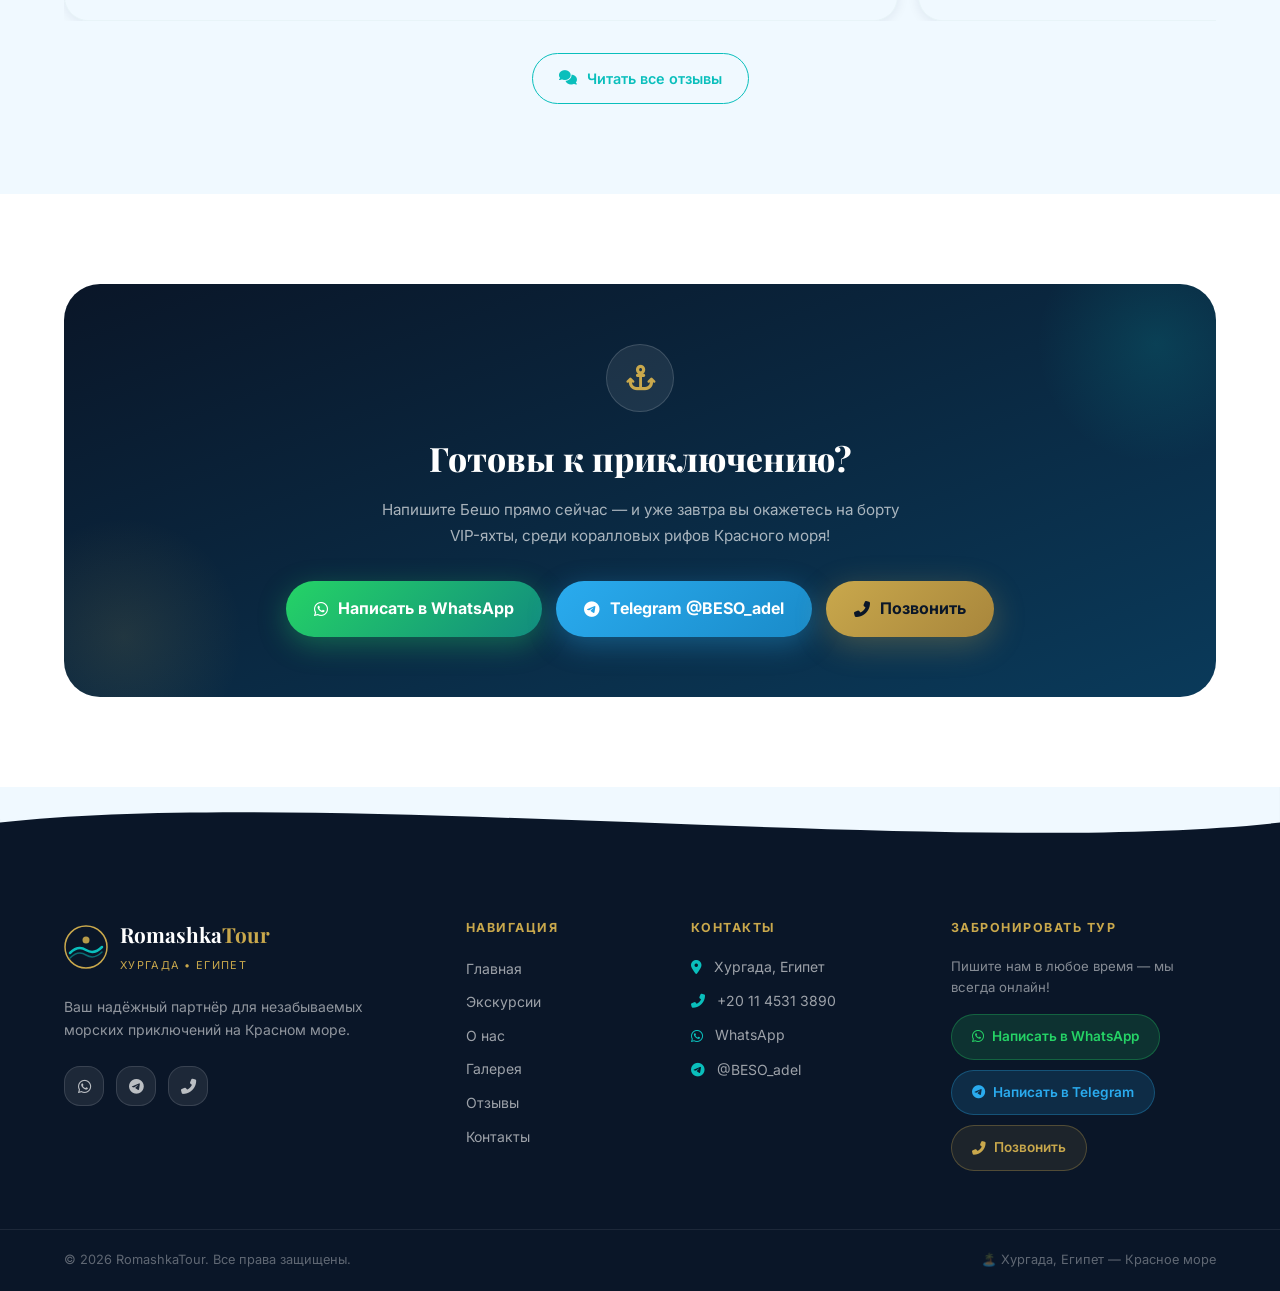
==== commit b2a45f51: "Update about.html" ====
--- a/about.html
+++ b/about.html
@@ -18,7 +18,7 @@
   <link href="https://fonts.googleapis.com/css2?family=Playfair+Display:ital,wght@0,400;0,600;0,700;0,900;1,400&family=Inter:wght@300;400;500;600;700&display=swap" rel="stylesheet" />
   <link rel="preconnect" href="https://cdnjs.cloudflare.com" crossorigin />
 <link rel="stylesheet" href="https://cdnjs.cloudflare.com/ajax/libs/font-awesome/6.5.0/css/all.min.css" />
-  <link rel="stylesheet" href="css/style.css" />
+  <link rel="stylesheet" href="style.css" />
 
   <style>
     /* ─── ABOUT PAGE — уникальные стили только для этой страницы ─── */
@@ -1229,6 +1229,6 @@
   </div>
 </footer>
 
-<script src="js/script.js"></script>
+<script src="script.js"></script>
 </body>
 </html>
--- a/style.css
+++ b/style.css
@@ -0,0 +1,1169 @@
+/* =====================================================
+   RomashkaTour — Premium CSS 2026
+   Palette: Teal #0ABFBC | Gold #C9A84C | Dark #0A1628
+   ===================================================== */
+
+/* ─── RESET & BASE ─────────────────────────────────── */
+*, *::before, *::after { box-sizing: border-box; margin: 0; padding: 0; }
+
+:root {
+  --teal:       #0ABFBC;
+  --teal-dark:  #089a97;
+  --teal-light: #e0f9f8;
+  --gold:       #C9A84C;
+  --gold-light: #f0d98e;
+  --gold-dark:  #a8863c;
+  --dark:       #0A1628;
+  --dark-2:     #112240;
+  --dark-3:     #1a3050;
+  --white:      #ffffff;
+  --off-white:  #F0F9FF;
+  --gray-1:     #f5f9fc;
+  --gray-2:     #e8f4f8;
+  --gray-3:     #b0c4d8;
+  --text:       #1e3a5f;
+  --text-light: #5a7a9a;
+
+  --radius-sm:  8px;
+  --radius-md:  16px;
+  --radius-lg:  24px;
+  --radius-xl:  36px;
+  --radius-full: 9999px;
+
+  --shadow-sm:  0 2px 12px rgba(10,31,60,0.08);
+  --shadow-md:  0 8px 32px rgba(10,31,60,0.12);
+  --shadow-lg:  0 20px 60px rgba(10,31,60,0.18);
+  --shadow-gold: 0 8px 32px rgba(201,168,76,0.3);
+  --shadow-teal: 0 8px 32px rgba(10,191,188,0.25);
+
+  --glass-bg:   rgba(255,255,255,0.15);
+  --glass-border: rgba(255,255,255,0.3);
+
+  --font-display: 'Playfair Display', Georgia, serif;
+  --font-body:    'Inter', system-ui, sans-serif;
+
+  --transition: 0.35s cubic-bezier(0.4, 0, 0.2, 1);
+  --transition-fast: 0.2s ease;
+}
+
+html { scroll-behavior: smooth; font-size: 16px; }
+
+body {
+  font-family: var(--font-body);
+  color: var(--text);
+  background: var(--white);
+  overflow-x: hidden;
+  line-height: 1.6;
+}
+
+img { max-width: 100%; display: block; }
+a { color: inherit; text-decoration: none; }
+ul { list-style: none; }
+button { cursor: pointer; border: none; background: none; font-family: inherit; }
+
+.container {
+  max-width: 1200px;
+  margin: 0 auto;
+  padding: 0 24px;
+}
+
+.section-pad { padding: 90px 0; }
+
+.mt-2 { margin-top: 24px; }
+
+/* ─── SCROLLBAR ─────────────────────────────────────── */
+::-webkit-scrollbar { width: 8px; }
+::-webkit-scrollbar-track { background: var(--off-white); }
+::-webkit-scrollbar-thumb { background: var(--teal); border-radius: 4px; }
+
+/* ─── PRELOADER ─────────────────────────────────────── */
+.preloader {
+  position: fixed; inset: 0; z-index: 9999;
+  background: var(--dark);
+  display: flex; align-items: center; justify-content: center;
+  transition: opacity 0.6s, visibility 0.6s;
+}
+.preloader.hidden { opacity: 0; visibility: hidden; pointer-events: none; }
+.preloader-inner { text-align: center; }
+.preloader-wave {
+  width: 80px; height: 80px; margin: 0 auto 20px;
+  border: 3px solid rgba(10,191,188,0.2);
+  border-top-color: var(--teal);
+  border-radius: 50%;
+  animation: spin 0.9s linear infinite;
+}
+.preloader-logo { margin-bottom: 16px; animation: pulse 1.5s ease infinite; }
+.preloader-text { color: var(--gold); font-size: 0.9rem; letter-spacing: 0.1em; font-weight: 500; }
+
+/* ─── FLOATING WHATSAPP ─────────────────────────────── */
+.whatsapp-float {
+  position: fixed; bottom: 28px; right: 28px; z-index: 1000;
+  width: 62px; height: 62px;
+  background: linear-gradient(135deg, #25d366, #128c7e);
+  border-radius: 50%;
+  display: flex; align-items: center; justify-content: center;
+  font-size: 1.75rem; color: white;
+  box-shadow: 0 6px 30px rgba(37,211,102,0.45);
+  transition: var(--transition);
+}
+.whatsapp-float:hover { transform: scale(1.12) rotate(-5deg); box-shadow: 0 10px 40px rgba(37,211,102,0.6); }
+.whatsapp-pulse {
+  position: absolute; inset: -6px;
+  border: 2px solid rgba(37,211,102,0.5);
+  border-radius: 50%;
+  animation: waPulse 2s ease infinite;
+}
+
+/* Telegram float — same geometry/shadow/animation as WhatsApp, brand blue, stacked above */
+.telegram-float {
+  position: fixed; bottom: 104px; right: 28px; z-index: 1000;
+  width: 62px; height: 62px;
+  background: linear-gradient(135deg, #2AABEE, #1a8bc9);
+  border-radius: 50%;
+  display: flex; align-items: center; justify-content: center;
+  font-size: 1.75rem; color: white;
+  box-shadow: 0 6px 30px rgba(42,171,238,0.45);
+  transition: var(--transition);
+}
+.telegram-float:hover { transform: scale(1.12) rotate(-5deg); box-shadow: 0 10px 40px rgba(42,171,238,0.6); }
+.telegram-pulse {
+  position: absolute; inset: -6px;
+  border: 2px solid rgba(42,171,238,0.5);
+  border-radius: 50%;
+  animation: waPulse 2s ease infinite;
+}
+
+/* ─── HEADER ─────────────────────────────────────────── */
+.header {
+  position: fixed; top: 0; left: 0; right: 0; z-index: 900;
+  padding: 16px 0;
+  transition: var(--transition);
+}
+.header.scrolled {
+  background: rgba(10,22,40,0.96);
+  backdrop-filter: blur(20px);
+  -webkit-backdrop-filter: blur(20px);
+  padding: 10px 0;
+  box-shadow: 0 4px 30px rgba(0,0,0,0.25);
+}
+.header-inner {
+  display: flex; align-items: center; justify-content: space-between; gap: 20px;
+}
+
+/* Logo */
+.logo { display: flex; align-items: center; gap: 12px; }
+.logo-icon { flex-shrink: 0; }
+.logo-text { display: flex; flex-direction: column; gap: 1px; }
+.logo-name {
+  font-family: var(--font-display);
+  font-size: 1.45rem; font-weight: 700;
+  color: var(--white);
+  letter-spacing: -0.02em;
+  line-height: 1;
+}
+.logo-name span { color: var(--gold); }
+.logo-sub { font-size: 0.7rem; color: var(--gold); letter-spacing: 0.12em; text-transform: uppercase; font-weight: 500; }
+
+/* Nav */
+.nav { display: flex; align-items: center; gap: 32px; }
+.nav-list { display: flex; gap: 4px; }
+.nav-link {
+  color: rgba(255,255,255,0.8);
+  font-size: 0.875rem; font-weight: 500;
+  padding: 8px 14px; border-radius: var(--radius-sm);
+  transition: var(--transition-fast);
+  position: relative;
+}
+.nav-link::after {
+  content: '';
+  position: absolute; bottom: 4px; left: 14px; right: 14px; height: 1.5px;
+  background: var(--gold);
+  transform: scaleX(0);
+  transition: var(--transition-fast);
+  transform-origin: center;
+}
+.nav-link:hover, .nav-link.active { color: var(--white); }
+.nav-link:hover::after, .nav-link.active::after { transform: scaleX(1); }
+.nav-link.active { color: var(--gold); }
+
+.btn-nav-wa {
+  display: flex; align-items: center; gap: 8px;
+  background: linear-gradient(135deg, #25d366, #128c7e);
+  color: white; padding: 9px 18px;
+  border-radius: var(--radius-full); font-size: 0.85rem; font-weight: 600;
+  transition: var(--transition);
+}
+.btn-nav-wa:hover { transform: translateY(-2px); box-shadow: 0 6px 20px rgba(37,211,102,0.4); }
+
+.btn-nav-tg {
+  display: flex; align-items: center; gap: 8px;
+  background: linear-gradient(135deg, #2AABEE, #1a8bc9);
+  color: white; padding: 9px 18px;
+  border-radius: var(--radius-full); font-size: 0.85rem; font-weight: 600;
+  transition: var(--transition);
+}
+.btn-nav-tg:hover { transform: translateY(-2px); box-shadow: 0 6px 20px rgba(42,171,238,0.4); }
+
+/* Header controls */
+.header-controls { display: flex; align-items: center; gap: 16px; }
+
+/* Language Switcher */
+.lang-switcher { display: flex; background: rgba(255,255,255,0.1); border-radius: var(--radius-full); padding: 3px; gap: 2px; }
+.lang-btn {
+  display: flex; align-items: center; gap: 5px;
+  padding: 5px 12px; border-radius: var(--radius-full);
+  font-size: 0.78rem; font-weight: 600; color: rgba(255,255,255,0.7);
+  transition: var(--transition-fast); white-space: nowrap;
+}
+.lang-btn.active { background: var(--gold); color: var(--dark); }
+.lang-btn:hover:not(.active) { color: white; background: rgba(255,255,255,0.15); }
+
+/* Burger */
+.burger {
+  display: none; flex-direction: column; gap: 5px;
+  width: 30px; padding: 4px 0;
+}
+.burger span {
+  display: block; height: 2px; background: white;
+  border-radius: 2px; transition: var(--transition-fast);
+}
+.burger.open span:nth-child(1) { transform: translateY(7px) rotate(45deg); }
+.burger.open span:nth-child(2) { opacity: 0; transform: scaleX(0); }
+.burger.open span:nth-child(3) { transform: translateY(-7px) rotate(-45deg); }
+
+/* ─── HERO ─────────────────────────────────────────── */
+.hero {
+  min-height: 100svh;
+  position: relative;
+  display: flex; align-items: center; justify-content: center;
+  overflow: hidden;
+}
+.hero-bg {
+  position: absolute; inset: 0;
+  background:
+    linear-gradient(160deg,
+      rgba(10,22,40,0.75) 0%,
+      rgba(10,100,120,0.55) 50%,
+      rgba(10,22,40,0.70) 100%),
+    url('https://images.unsplash.com/photo-1516426122078-c23e76319801?w=1920&q=80') center/cover no-repeat;
+}
+.hero-overlay {
+  position: absolute; inset: 0;
+  background: radial-gradient(ellipse at 50% 60%, rgba(10,191,188,0.15) 0%, transparent 70%);
+}
+.hero-particles { position: absolute; inset: 0; overflow: hidden; pointer-events: none; }
+.bubble {
+  position: absolute;
+  border-radius: 50%;
+  background: rgba(10,191,188,0.2);
+  border: 1px solid rgba(10,191,188,0.35);
+  animation: floatBubble linear infinite;
+}
+.hero-wave {
+  position: absolute; bottom: 0; left: 0; right: 0;
+  line-height: 0;
+}
+.hero-wave svg { width: 100%; height: auto; display: block; }
+
+.hero-content {
+  position: relative; z-index: 2;
+  text-align: center;
+  padding: 120px 24px 100px;
+  max-width: 860px;
+}
+
+.hero-badge {
+  display: inline-flex; align-items: center; gap: 10px;
+  background: var(--glass-bg);
+  backdrop-filter: blur(16px);
+  border: 1px solid var(--glass-border);
+  color: var(--gold);
+  padding: 8px 20px; border-radius: var(--radius-full);
+  font-size: 0.82rem; font-weight: 600; letter-spacing: 0.05em;
+  margin-bottom: 24px;
+}
+.hero-badge i { font-size: 0.7rem; }
+
+.hero-title {
+  font-family: var(--font-display);
+  font-size: clamp(2.6rem, 6vw, 5rem);
+  font-weight: 900; color: white;
+  line-height: 1.1; letter-spacing: -0.02em;
+  margin-bottom: 20px;
+}
+.hero-title .hero-emoji { display: block; font-size: 0.7em; margin-bottom: 8px; }
+.hero-title em { display: block; color: var(--gold); font-style: normal; }
+
+.hero-subtitle {
+  font-size: clamp(1rem, 2vw, 1.25rem);
+  color: rgba(255,255,255,0.88);
+  font-weight: 300; line-height: 1.7;
+  margin-bottom: 36px; max-width: 580px; margin-left: auto; margin-right: auto;
+}
+
+.hero-btns {
+  display: flex; flex-wrap: wrap; gap: 14px;
+  justify-content: center; margin-bottom: 48px;
+}
+
+.hero-trust {
+  display: flex; flex-wrap: wrap; gap: 16px;
+  justify-content: center;
+}
+.trust-item {
+  display: flex; align-items: center; gap: 8px;
+  background: var(--glass-bg);
+  backdrop-filter: blur(12px);
+  border: 1px solid var(--glass-border);
+  color: white;
+  padding: 8px 18px; border-radius: var(--radius-full);
+  font-size: 0.82rem; font-weight: 500;
+}
+.trust-item i { color: var(--gold); font-size: 0.85rem; }
+
+.hero-scroll {
+  position: absolute; bottom: 110px; left: 50%; transform: translateX(-50%);
+  z-index: 2;
+}
+.scroll-dot {
+  width: 10px; height: 10px;
+  background: var(--gold);
+  border-radius: 50%;
+  animation: scrollBounce 1.8s ease-in-out infinite;
+}
+
+/* ─── BUTTONS ──────────────────────────────────────── */
+.btn-primary {
+  display: inline-flex; align-items: center; gap: 10px;
+  background: linear-gradient(135deg, var(--teal), var(--teal-dark));
+  color: white; padding: 15px 30px;
+  border-radius: var(--radius-full); font-size: 0.95rem; font-weight: 600;
+  box-shadow: var(--shadow-teal);
+  transition: var(--transition);
+  white-space: nowrap;
+}
+.btn-primary:hover { transform: translateY(-3px); box-shadow: 0 12px 40px rgba(10,191,188,0.45); }
+
+.btn-telegram {
+  display: inline-flex; align-items: center; gap: 10px;
+  background: linear-gradient(135deg, #2AABEE, #1a8bc9);
+  color: white; padding: 15px 30px;
+  border-radius: var(--radius-full); font-size: 0.95rem; font-weight: 600;
+  box-shadow: 0 8px 32px rgba(42,171,238,0.35);
+  transition: var(--transition);
+  white-space: nowrap;
+}
+.btn-telegram:hover { transform: translateY(-3px); box-shadow: 0 12px 40px rgba(42,171,238,0.45); }
+
+.btn-secondary {
+  display: inline-flex; align-items: center; gap: 10px;
+  background: var(--glass-bg);
+  backdrop-filter: blur(12px);
+  border: 1.5px solid var(--glass-border);
+  color: white; padding: 15px 30px;
+  border-radius: var(--radius-full); font-size: 0.95rem; font-weight: 600;
+  transition: var(--transition);
+  white-space: nowrap;
+}
+.btn-secondary:hover { background: rgba(255,255,255,0.25); transform: translateY(-3px); }
+
+.btn-outline {
+  display: inline-flex; align-items: center; gap: 10px;
+  background: transparent;
+  border: 1.5px solid var(--teal);
+  color: var(--teal); padding: 13px 26px;
+  border-radius: var(--radius-full); font-size: 0.9rem; font-weight: 600;
+  transition: var(--transition);
+}
+.btn-outline:hover { background: var(--teal); color: white; transform: translateY(-2px); box-shadow: var(--shadow-teal); }
+
+/* ─── STATS ──────────────────────────────────────────── */
+.stats { background: var(--white); }
+.stats-grid {
+  display: grid; grid-template-columns: repeat(4, 1fr); gap: 20px;
+}
+.stat-card {
+  background: var(--white);
+  border: 1px solid var(--gray-2);
+  border-radius: var(--radius-lg);
+  padding: 32px 20px; text-align: center;
+  box-shadow: var(--shadow-sm);
+  transition: var(--transition);
+  position: relative; overflow: hidden;
+}
+.stat-card::before {
+  content: '';
+  position: absolute; bottom: 0; left: 0; right: 0; height: 3px;
+  background: linear-gradient(90deg, var(--teal), var(--gold));
+  transform: scaleX(0); transform-origin: left;
+  transition: var(--transition);
+}
+.stat-card:hover { transform: translateY(-6px); box-shadow: var(--shadow-md); }
+.stat-card:hover::before { transform: scaleX(1); }
+.stat-icon {
+  width: 52px; height: 52px; margin: 0 auto 12px;
+  background: var(--teal-light);
+  border-radius: var(--radius-md);
+  display: flex; align-items: center; justify-content: center;
+  font-size: 1.3rem; color: var(--teal);
+}
+.stat-num {
+  font-family: var(--font-display);
+  font-size: 2.8rem; font-weight: 800;
+  color: var(--dark); line-height: 1;
+  margin-bottom: 6px;
+  background: linear-gradient(135deg, var(--dark), var(--teal-dark));
+  -webkit-background-clip: text;
+  -webkit-text-fill-color: transparent;
+  background-clip: text;
+}
+.stat-label { font-size: 0.82rem; color: var(--text-light); font-weight: 500; }
+
+/* ─── SECTION HEADERS ─────────────────────────────── */
+.section-header { text-align: center; margin-bottom: 56px; }
+.section-eyebrow {
+  display: inline-flex; align-items: center; gap: 8px;
+  color: var(--teal); font-size: 0.8rem;
+  font-weight: 700; letter-spacing: 0.15em; text-transform: uppercase;
+  margin-bottom: 14px;
+}
+.section-title {
+  font-family: var(--font-display);
+  font-size: clamp(1.9rem, 4vw, 2.9rem);
+  font-weight: 800; color: var(--dark);
+  line-height: 1.2; letter-spacing: -0.02em;
+}
+.section-subtitle {
+  font-size: 1.1rem; color: var(--text-light);
+  margin-top: 10px; font-weight: 400;
+}
+
+/* ─── GUIDE ──────────────────────────────────────────── */
+.guide { background: var(--off-white); }
+.guide-grid {
+  display: grid; grid-template-columns: 1fr 1fr; gap: 60px; align-items: center;
+}
+.guide-photo-wrap { position: relative; }
+.guide-photo-bg {
+  position: absolute; top: -20px; left: -20px; right: 20px; bottom: 20px;
+  background: linear-gradient(135deg, var(--teal-light), rgba(201,168,76,0.12));
+  border-radius: var(--radius-xl);
+  z-index: 0;
+}
+.guide-photo {
+  position: relative; z-index: 1;
+  border-radius: var(--radius-xl); overflow: hidden;
+  aspect-ratio: 3/4;
+  background: linear-gradient(135deg, var(--dark-2), var(--teal-dark));
+  box-shadow: var(--shadow-lg);
+}
+.guide-photo-placeholder {
+  width: 100%; height: 100%;
+  display: flex; align-items: center; justify-content: center;
+  font-size: 6rem; color: rgba(255,255,255,0.3);
+  background: linear-gradient(160deg, #0d2d58, #0a4a6e, #0ABFBC33);
+}
+.guide-badge-float {
+  position: absolute; bottom: 20px; left: 50%; transform: translateX(-50%);
+  display: flex; align-items: center; gap: 8px;
+  background: rgba(10,22,40,0.9);
+  backdrop-filter: blur(12px);
+  border: 1px solid var(--gold);
+  color: var(--gold); padding: 8px 18px;
+  border-radius: var(--radius-full); font-size: 0.8rem; font-weight: 600;
+  white-space: nowrap;
+}
+
+.guide-stat-float {
+  position: absolute; z-index: 2;
+  background: white;
+  border-radius: var(--radius-md); padding: 12px 16px;
+  box-shadow: var(--shadow-md);
+  display: flex; flex-direction: column; gap: 2px;
+}
+.guide-stat-1 { top: 30px; right: -20px; }
+.guide-stat-2 {
+  top: 120px; right: -24px;
+  flex-direction: row; align-items: center; gap: 6px;
+  color: var(--gold); font-weight: 700; font-size: 0.9rem;
+}
+.guide-stat-2 i { color: var(--gold); }
+.gsf-num {
+  font-family: var(--font-display);
+  font-size: 2rem; font-weight: 800;
+  background: linear-gradient(135deg, var(--teal), var(--gold));
+  -webkit-background-clip: text; -webkit-text-fill-color: transparent; background-clip: text;
+  line-height: 1;
+}
+.gsf-label { font-size: 0.72rem; color: var(--text-light); font-weight: 500; }
+
+.guide-info { display: flex; flex-direction: column; gap: 20px; }
+.guide-info .section-eyebrow { justify-content: flex-start; }
+.guide-desc { font-size: 1rem; line-height: 1.8; color: var(--text-light); }
+
+.guide-quote {
+  background: white;
+  border-left: 4px solid var(--gold);
+  border-radius: 0 var(--radius-md) var(--radius-md) 0;
+  padding: 20px 24px;
+  box-shadow: var(--shadow-sm);
+  position: relative;
+}
+.guide-quote-icon {
+  position: absolute; top: -14px; left: -2px;
+  width: 28px; height: 28px;
+  background: var(--gold);
+  border-radius: 50%;
+  display: flex; align-items: center; justify-content: center;
+  color: white; font-size: 0.75rem;
+}
+.guide-quote p { font-size: 0.98rem; color: var(--text); font-style: italic; line-height: 1.7; margin-bottom: 8px; }
+.guide-quote cite { font-size: 0.82rem; color: var(--gold); font-weight: 600; font-style: normal; }
+
+.guide-features { display: flex; flex-direction: column; gap: 10px; }
+.guide-features li {
+  display: flex; align-items: center; gap: 12px;
+  font-size: 0.9rem; color: var(--text); font-weight: 500;
+}
+.guide-features li i { color: var(--teal); font-size: 0.95rem; }
+
+.guide-actions { display: flex; flex-wrap: wrap; gap: 12px; margin-top: 8px; }
+
+/* ─── EXCURSION ──────────────────────────────────────── */
+.main-excursion { background: var(--white); }
+.exc-hero-card {
+  display: grid; grid-template-columns: 1fr 1.2fr; gap: 0;
+  background: white;
+  border-radius: var(--radius-xl);
+  overflow: hidden;
+  box-shadow: var(--shadow-lg);
+  margin-bottom: 60px;
+}
+.exc-hero-img {
+  position: relative;
+  background: linear-gradient(160deg, var(--dark), #0a4a6e);
+  min-height: 480px;
+  display: flex; align-items: center; justify-content: center;
+}
+.exc-hero-img-placeholder {
+  font-size: 6rem;
+  color: rgba(255,255,255,0.25);
+  display: flex; align-items: center; justify-content: center;
+  width: 100%; height: 100%;
+  background: linear-gradient(160deg, #0d2d58 0%, #0a4a6e 60%, rgba(10,191,188,0.2) 100%);
+}
+.exc-hero-badge {
+  position: absolute; top: 20px; right: 20px;
+  display: flex; align-items: center; gap: 6px;
+  background: linear-gradient(135deg, var(--gold), var(--gold-dark));
+  color: var(--dark); padding: 7px 16px;
+  border-radius: var(--radius-full); font-size: 0.8rem; font-weight: 700;
+}
+
+.exc-hero-content {
+  padding: 40px;
+  display: flex; flex-direction: column; gap: 20px;
+}
+.exc-hero-desc { font-size: 0.98rem; line-height: 1.8; color: var(--text-light); }
+.exc-includes-title {
+  font-family: var(--font-display);
+  font-size: 1.2rem; color: var(--dark); font-weight: 700;
+}
+.exc-includes { display: flex; flex-direction: column; gap: 10px; }
+.exc-includes li {
+  display: flex; align-items: flex-start; gap: 12px;
+  font-size: 0.88rem; color: var(--text);
+}
+.exc-includes li i { color: var(--gold); margin-top: 2px; flex-shrink: 0; }
+
+/* Program timeline */
+.program-section { margin-bottom: 48px; }
+.program-title {
+  font-family: var(--font-display);
+  font-size: 1.6rem; font-weight: 700; color: var(--dark);
+  text-align: center; margin-bottom: 36px;
+}
+.program-timeline {
+  display: grid; grid-template-columns: repeat(4, 1fr); gap: 20px;
+}
+.prog-step {
+  background: var(--off-white);
+  border: 1px solid var(--gray-2);
+  border-radius: var(--radius-lg); padding: 24px 20px;
+  display: flex; flex-direction: column; align-items: center;
+  text-align: center; gap: 12px;
+  transition: var(--transition);
+  position: relative;
+}
+.prog-step:hover { transform: translateY(-4px); box-shadow: var(--shadow-md); }
+.prog-num {
+  position: absolute; top: -12px; left: 50%; transform: translateX(-50%);
+  width: 26px; height: 26px;
+  background: linear-gradient(135deg, var(--teal), var(--teal-dark));
+  color: white; border-radius: 50%;
+  font-size: 0.75rem; font-weight: 700;
+  display: flex; align-items: center; justify-content: center;
+}
+.prog-icon {
+  width: 48px; height: 48px;
+  background: linear-gradient(135deg, var(--teal-light), white);
+  border-radius: var(--radius-md);
+  display: flex; align-items: center; justify-content: center;
+  font-size: 1.2rem; color: var(--teal);
+}
+.prog-text strong { display: block; font-size: 0.88rem; color: var(--dark); font-weight: 700; margin-bottom: 4px; }
+.prog-text span { font-size: 0.78rem; color: var(--text-light); line-height: 1.5; }
+
+/* Children card */
+.children-card {
+  background: linear-gradient(135deg, var(--teal-light), rgba(201,168,76,0.08));
+  border: 1px solid rgba(10,191,188,0.2);
+  border-radius: var(--radius-xl);
+  padding: 40px; text-align: center;
+}
+.children-icon { font-size: 2.5rem; margin-bottom: 16px; color: var(--teal); }
+.children-card h3 {
+  font-family: var(--font-display);
+  font-size: 1.5rem; color: var(--dark); margin-bottom: 24px;
+}
+.children-rules {
+  display: flex; flex-wrap: wrap; gap: 20px; justify-content: center;
+}
+.child-rule {
+  display: flex; align-items: center; gap: 12px;
+  background: white;
+  border-radius: var(--radius-md); padding: 14px 24px;
+  font-size: 0.95rem; color: var(--text);
+  box-shadow: var(--shadow-sm);
+}
+.child-rule i.fa-check-circle { color: var(--teal); }
+.child-rule i.fa-percentage { color: var(--gold); }
+
+/* ─── ADVANTAGES ─────────────────────────────────────── */
+.advantages { background: var(--off-white); }
+.adv-grid {
+  display: grid; grid-template-columns: repeat(3, 1fr); gap: 24px;
+}
+.adv-card {
+  background: white;
+  border-radius: var(--radius-lg); padding: 32px 24px;
+  box-shadow: var(--shadow-sm);
+  transition: var(--transition);
+  border: 1px solid var(--gray-2);
+}
+.adv-card:hover { transform: translateY(-6px); box-shadow: var(--shadow-md); }
+.adv-icon {
+  width: 56px; height: 56px;
+  background: linear-gradient(135deg, var(--teal), var(--teal-dark));
+  border-radius: var(--radius-md);
+  display: flex; align-items: center; justify-content: center;
+  font-size: 1.3rem; color: white; margin-bottom: 18px;
+  transition: var(--transition);
+}
+.adv-card:hover .adv-icon {
+  background: linear-gradient(135deg, var(--gold), var(--gold-dark));
+  transform: rotate(8deg) scale(1.05);
+}
+.adv-card h3 { font-family: var(--font-display); font-size: 1.1rem; color: var(--dark); margin-bottom: 10px; font-weight: 700; }
+.adv-card p { font-size: 0.875rem; color: var(--text-light); line-height: 1.7; }
+
+/* ─── MINI REVIEWS ───────────────────────────────────── */
+.mini-reviews { background: var(--white); }
+.review-ticker { overflow: hidden; margin-bottom: 32px; }
+.review-ticker-inner {
+  display: flex; gap: 20px;
+  animation: tickerScroll 20s linear infinite;
+  width: max-content;
+}
+.review-ticker:hover .review-ticker-inner { animation-play-state: paused; }
+.r-card {
+  min-width: 320px;
+  background: var(--off-white);
+  border: 1px solid var(--gray-2);
+  border-radius: var(--radius-lg); padding: 24px;
+  box-shadow: var(--shadow-sm);
+  flex-shrink: 0;
+}
+.r-stars { color: var(--gold); font-size: 0.85rem; margin-bottom: 12px; display: flex; gap: 3px; }
+.r-card p { font-size: 0.875rem; color: var(--text); line-height: 1.65; margin-bottom: 16px; font-style: italic; }
+.r-author { display: flex; align-items: center; gap: 10px; }
+.r-avatar {
+  width: 36px; height: 36px;
+  background: linear-gradient(135deg, var(--teal), var(--gold));
+  border-radius: 50%; color: white;
+  font-size: 0.8rem; font-weight: 700;
+  display: flex; align-items: center; justify-content: center;
+}
+.r-author span { font-size: 0.8rem; color: var(--text-light); font-weight: 600; }
+
+.reviews-cta { text-align: center; }
+
+/* ─── CTA BANNER ─────────────────────────────────────── */
+.cta-banner {
+  background: var(--dark);
+  position: relative; padding: 60px 0;
+}
+.cta-wave-top, .cta-wave-bottom { line-height: 0; }
+.cta-wave-top { margin-bottom: -1px; }
+.cta-wave-bottom { margin-top: -1px; }
+.cta-content {
+  text-align: center; padding: 40px 24px;
+}
+.cta-icon { font-size: 3rem; color: var(--gold); margin-bottom: 20px; animation: spin 6s linear infinite; }
+.cta-content h2 {
+  font-family: var(--font-display);
+  font-size: clamp(1.7rem, 3.5vw, 2.5rem);
+  color: white; margin-bottom: 12px; font-weight: 800;
+}
+.cta-content p { color: rgba(255,255,255,0.7); margin-bottom: 36px; font-size: 1rem; }
+
+.cta-btns { display: flex; flex-wrap: wrap; gap: 14px; justify-content: center; }
+
+.btn-wa-big {
+  display: inline-flex; align-items: center; gap: 10px;
+  background: linear-gradient(135deg, #25d366, #128c7e);
+  color: white; padding: 15px 28px;
+  border-radius: var(--radius-full); font-size: 1rem; font-weight: 700;
+  box-shadow: 0 8px 28px rgba(37,211,102,0.35); transition: var(--transition);
+}
+.btn-wa-big:hover { transform: translateY(-3px); box-shadow: 0 12px 40px rgba(37,211,102,0.5); }
+
+.btn-tg-big {
+  display: inline-flex; align-items: center; gap: 10px;
+  background: linear-gradient(135deg, #2AABEE, #1a8bc9);
+  color: white; padding: 15px 28px;
+  border-radius: var(--radius-full); font-size: 1rem; font-weight: 700;
+  box-shadow: 0 8px 28px rgba(42,171,238,0.35); transition: var(--transition);
+}
+.btn-tg-big:hover { transform: translateY(-3px); box-shadow: 0 12px 40px rgba(42,171,238,0.5); }
+
+.btn-call-big {
+  display: inline-flex; align-items: center; gap: 10px;
+  background: linear-gradient(135deg, var(--gold), var(--gold-dark));
+  color: var(--dark); padding: 15px 28px;
+  border-radius: var(--radius-full); font-size: 1rem; font-weight: 700;
+  box-shadow: var(--shadow-gold); transition: var(--transition);
+}
+.btn-call-big:hover { transform: translateY(-3px); box-shadow: 0 12px 40px rgba(201,168,76,0.5); }
+
+/* ─── FAQ ─────────────────────────────────────────────── */
+.faq { background: var(--off-white); }
+.faq-list { max-width: 780px; margin: 0 auto; display: flex; flex-direction: column; gap: 12px; }
+.faq-item {
+  background: white; border-radius: var(--radius-md);
+  border: 1px solid var(--gray-2);
+  box-shadow: var(--shadow-sm); overflow: hidden;
+}
+.faq-q {
+  width: 100%; display: flex; align-items: center; justify-content: space-between;
+  padding: 20px 24px; gap: 16px;
+  font-size: 0.95rem; font-weight: 600; color: var(--dark);
+  transition: var(--transition-fast); text-align: left;
+}
+.faq-q:hover { background: var(--off-white); }
+.faq-q i {
+  flex-shrink: 0; color: var(--teal); font-size: 0.85rem;
+  transition: var(--transition-fast);
+}
+.faq-item.open .faq-q { color: var(--teal); }
+.faq-item.open .faq-q i { transform: rotate(180deg); color: var(--gold); }
+.faq-a {
+  max-height: 0; overflow: hidden;
+  transition: max-height 0.4s cubic-bezier(0.4,0,0.2,1), padding 0.3s;
+  padding: 0 24px;
+}
+.faq-item.open .faq-a { max-height: 200px; padding: 0 24px 20px; }
+.faq-a p { font-size: 0.88rem; color: var(--text-light); line-height: 1.75; }
+
+/* ─── FOOTER ──────────────────────────────────────────── */
+.footer { background: var(--dark); }
+.footer-wave { line-height: 0; }
+.footer-wave svg { display: block; }
+.footer-main {
+  display: grid;
+  grid-template-columns: 2fr 1fr 1.2fr 1.5fr;
+  gap: 48px; padding: 60px 24px 48px;
+}
+
+.footer-logo { display: flex; align-items: center; gap: 12px; margin-bottom: 18px; }
+.footer-logo-name { font-family: var(--font-display); font-size: 1.3rem; font-weight: 700; color: white; display: block; }
+.footer-logo-name span { color: var(--gold); }
+.footer-logo-sub { font-size: 0.68rem; color: var(--gold); letter-spacing: 0.12em; text-transform: uppercase; }
+.footer-desc { font-size: 0.875rem; color: rgba(255,255,255,0.55); line-height: 1.7; margin-bottom: 24px; }
+.footer-socials { display: flex; gap: 12px; }
+.footer-socials a {
+  width: 40px; height: 40px;
+  background: rgba(255,255,255,0.08);
+  border: 1px solid rgba(255,255,255,0.12);
+  border-radius: var(--radius-md);
+  display: flex; align-items: center; justify-content: center;
+  color: rgba(255,255,255,0.7); font-size: 0.95rem;
+  transition: var(--transition-fast);
+}
+.footer-socials a:hover { background: var(--teal); color: white; border-color: var(--teal); }
+
+.footer-nav-block h4,
+.footer-contact-block h4,
+.footer-cta-block h4 {
+  font-size: 0.78rem; font-weight: 700; color: var(--gold);
+  letter-spacing: 0.12em; text-transform: uppercase;
+  margin-bottom: 18px;
+}
+.footer-nav-block ul { display: flex; flex-direction: column; gap: 8px; }
+.footer-nav-block a { font-size: 0.875rem; color: rgba(255,255,255,0.6); transition: var(--transition-fast); }
+.footer-nav-block a:hover { color: var(--teal); padding-left: 4px; }
+
+.footer-contacts { display: flex; flex-direction: column; gap: 12px; }
+.footer-contacts li { display: flex; align-items: center; gap: 12px; font-size: 0.875rem; color: rgba(255,255,255,0.6); }
+.footer-contacts li i { color: var(--teal); flex-shrink: 0; }
+.footer-contacts a:hover { color: var(--teal); }
+
+.footer-cta-block p { font-size: 0.825rem; color: rgba(255,255,255,0.5); margin-bottom: 16px; line-height: 1.6; }
+.btn-footer-wa, .btn-footer-tg, .btn-footer-call {
+  display: flex; align-items: center; gap: 8px;
+  padding: 11px 20px; border-radius: var(--radius-full);
+  font-size: 0.85rem; font-weight: 600;
+  margin-bottom: 10px; transition: var(--transition); width: fit-content;
+}
+.btn-footer-wa { background: rgba(37,211,102,0.15); color: #25d366; border: 1px solid rgba(37,211,102,0.3); }
+.btn-footer-wa:hover { background: #25d366; color: white; }
+.btn-footer-tg { background: rgba(42,171,238,0.15); color: #2AABEE; border: 1px solid rgba(42,171,238,0.3); }
+.btn-footer-tg:hover { background: #2AABEE; color: white; }
+.btn-footer-call { background: rgba(201,168,76,0.1); color: var(--gold); border: 1px solid rgba(201,168,76,0.3); }
+.btn-footer-call:hover { background: var(--gold); color: var(--dark); }
+
+.footer-bottom {
+  border-top: 1px solid rgba(255,255,255,0.08);
+  padding: 20px 0;
+}
+.footer-bottom-inner {
+  display: flex; justify-content: space-between; align-items: center; flex-wrap: wrap; gap: 8px;
+}
+.footer-bottom p { font-size: 0.8rem; color: rgba(255,255,255,0.35); }
+
+/* ─── AOS-LIKE ANIMATIONS ─────────────────────────────── */
+[data-aos] {
+  opacity: 1;
+  transform: translate(0, 0);
+  transition: opacity 0.65s ease, transform 0.65s ease;
+}
+html.js [data-aos] {
+  opacity: 0;
+  transform: translateY(30px);
+}
+html.js [data-aos="fade-right"] { transform: translateX(-30px); }
+html.js [data-aos="fade-left"] { transform: translateX(30px); }
+html.js [data-aos="fade-down"] { transform: translateY(-20px); }
+html.js [data-aos].visible {
+  opacity: 1;
+  transform: translate(0, 0);
+}
+
+/* ─── KEYFRAMES ────────────────────────────────────────── */
+@keyframes spin { to { transform: rotate(360deg); } }
+@keyframes pulse { 0%,100% { transform: scale(1); } 50% { transform: scale(1.05); } }
+@keyframes waPulse {
+  0% { transform: scale(1); opacity: 0.8; }
+  70% { transform: scale(1.6); opacity: 0; }
+  100% { transform: scale(1.6); opacity: 0; }
+}
+@keyframes floatBubble {
+  0% { transform: translateY(0) scale(1); opacity: 0; }
+  10% { opacity: 1; }
+  90% { opacity: 0.5; }
+  100% { transform: translateY(-100vh) scale(1.2); opacity: 0; }
+}
+@keyframes scrollBounce {
+  0%,100% { transform: translateY(0); opacity: 1; }
+  50% { transform: translateY(8px); opacity: 0.5; }
+}
+@keyframes tickerScroll {
+  0% { transform: translateX(0); }
+  100% { transform: translateX(-50%); }
+}
+
+/* ─── PAGE-SPECIFIC: EXCURSIONS ─────────────────────── */
+.page-hero {
+  min-height: 55vh;
+  background: linear-gradient(160deg, rgba(10,22,40,0.85) 0%, rgba(10,100,120,0.6) 100%),
+              url('https://images.unsplash.com/photo-1505118380757-91f5f5632de0?w=1600&q=80') center/cover;
+  display: flex; align-items: center; justify-content: center;
+  text-align: center; position: relative;
+  padding-top: 80px;
+}
+.page-hero-content { padding: 60px 24px; }
+.page-hero h1 {
+  font-family: var(--font-display);
+  font-size: clamp(2.2rem, 5vw, 3.8rem);
+  color: white; font-weight: 900; margin-bottom: 16px;
+}
+.page-hero p {
+  font-size: 1.1rem; color: rgba(255,255,255,0.8);
+  max-width: 600px; margin: 0 auto;
+}
+.page-hero-wave { position: absolute; bottom: 0; left: 0; right: 0; line-height: 0; }
+
+.exc-grid {
+  display: grid; grid-template-columns: repeat(3, 1fr); gap: 28px;
+}
+.exc-card {
+  background: white; border-radius: var(--radius-xl);
+  box-shadow: var(--shadow-sm); overflow: hidden;
+  border: 1px solid var(--gray-2);
+  transition: var(--transition);
+}
+.exc-card:hover { transform: translateY(-8px); box-shadow: var(--shadow-lg); }
+.exc-card-img {
+  height: 220px; position: relative; overflow: hidden;
+  background: linear-gradient(160deg, var(--dark-2), var(--teal-dark));
+}
+.exc-card-img-inner {
+  width: 100%; height: 100%;
+  display: flex; align-items: center; justify-content: center;
+  font-size: 5rem; color: rgba(255,255,255,0.3);
+}
+.exc-tag {
+  position: absolute; top: 14px; left: 14px;
+  background: var(--gold);
+  color: var(--dark); padding: 4px 12px;
+  border-radius: var(--radius-full); font-size: 0.72rem; font-weight: 700;
+}
+.exc-card-body { padding: 24px; }
+.exc-card-body h3 {
+  font-family: var(--font-display);
+  font-size: 1.15rem; color: var(--dark); font-weight: 700; margin-bottom: 10px;
+}
+.exc-card-body p { font-size: 0.85rem; color: var(--text-light); line-height: 1.65; margin-bottom: 18px; }
+.exc-card-meta { display: flex; gap: 12px; flex-wrap: wrap; margin-bottom: 16px; }
+.exc-meta-item {
+  display: flex; align-items: center; gap: 6px;
+  font-size: 0.78rem; color: var(--text-light); font-weight: 500;
+}
+.exc-meta-item i { color: var(--teal); }
+.exc-card-btn {
+  display: flex; align-items: center; gap: 8px;
+  width: 100%; justify-content: center;
+  background: linear-gradient(135deg, var(--teal), var(--teal-dark));
+  color: white; padding: 11px;
+  border-radius: var(--radius-md); font-size: 0.85rem; font-weight: 600;
+  transition: var(--transition);
+}
+.exc-card-btn:hover { box-shadow: var(--shadow-teal); transform: translateY(-1px); }
+
+/* ─── GALLERY ──────────────────────────────────────────── */
+.gallery-grid {
+  columns: 3; gap: 18px; column-fill: balance;
+}
+.gallery-item {
+  break-inside: avoid;
+  margin-bottom: 18px;
+  border-radius: var(--radius-lg);
+  overflow: hidden;
+  position: relative; cursor: pointer;
+}
+.gallery-item-inner {
+  background: linear-gradient(160deg, var(--dark-2), #0a4a6e);
+  transition: transform 0.4s ease;
+  display: flex; align-items: center; justify-content: center;
+  color: rgba(255,255,255,0.25); font-size: 3rem;
+}
+.gallery-item:nth-child(odd) .gallery-item-inner { aspect-ratio: 4/5; }
+.gallery-item:nth-child(even) .gallery-item-inner { aspect-ratio: 4/3; }
+.gallery-item:nth-child(3n) .gallery-item-inner { aspect-ratio: 1/1; }
+.gallery-overlay {
+  position: absolute; inset: 0;
+  background: linear-gradient(to top, rgba(10,22,40,0.85) 0%, transparent 60%);
+  opacity: 0; transition: var(--transition);
+  display: flex; flex-direction: column; justify-content: flex-end;
+  padding: 20px;
+}
+.gallery-item:hover .gallery-overlay { opacity: 1; }
+.gallery-item:hover .gallery-item-inner { transform: scale(1.04); }
+.gallery-caption { color: white; font-size: 0.875rem; font-weight: 600; }
+.gallery-zoom { color: var(--gold); font-size: 1.2rem; }
+
+/* ─── REVIEWS ──────────────────────────────────────────── */
+.reviews-grid {
+  display: grid; grid-template-columns: repeat(2, 1fr); gap: 24px;
+}
+.review-card {
+  background: white; border-radius: var(--radius-xl);
+  padding: 30px; box-shadow: var(--shadow-sm);
+  border: 1px solid var(--gray-2);
+  transition: var(--transition); position: relative;
+}
+.review-card:hover { transform: translateY(-5px); box-shadow: var(--shadow-md); }
+.review-card::before {
+  content: '"';
+  position: absolute; top: -10px; left: 24px;
+  font-family: var(--font-display);
+  font-size: 6rem; line-height: 1;
+  color: var(--teal); opacity: 0.12;
+}
+.rc-header { display: flex; align-items: center; gap: 14px; margin-bottom: 16px; }
+.rc-avatar {
+  width: 50px; height: 50px; border-radius: 50%;
+  background: linear-gradient(135deg, var(--teal), var(--gold));
+  display: flex; align-items: center; justify-content: center;
+  font-size: 1.2rem; font-weight: 800; color: white;
+  flex-shrink: 0;
+}
+.rc-meta { flex: 1; }
+.rc-name { font-weight: 700; color: var(--dark); font-size: 0.95rem; }
+.rc-origin { font-size: 0.78rem; color: var(--text-light); margin-top: 2px; }
+.rc-date { font-size: 0.75rem; color: var(--text-light); margin-left: auto; }
+.rc-stars { display: flex; gap: 3px; margin-bottom: 12px; }
+.rc-stars i { color: var(--gold); font-size: 0.82rem; }
+.rc-text { font-size: 0.875rem; color: var(--text-light); line-height: 1.75; font-style: italic; }
+.rc-excursion {
+  display: inline-flex; align-items: center; gap: 6px;
+  margin-top: 14px;
+  background: var(--teal-light);
+  color: var(--teal); padding: 4px 12px;
+  border-radius: var(--radius-full); font-size: 0.75rem; font-weight: 600;
+}
+
+/* ─── CONTACTS ─────────────────────────────────────────── */
+.contacts-grid {
+  display: grid; grid-template-columns: 1fr 1fr; gap: 40px;
+}
+.contact-card {
+  background: white; border-radius: var(--radius-xl);
+  padding: 36px; box-shadow: var(--shadow-sm);
+  border: 1px solid var(--gray-2);
+  text-align: center; transition: var(--transition);
+}
+.contact-card:hover { transform: translateY(-6px); box-shadow: var(--shadow-lg); }
+.contact-card-icon {
+  width: 72px; height: 72px; margin: 0 auto 20px;
+  border-radius: var(--radius-lg);
+  display: flex; align-items: center; justify-content: center;
+  font-size: 1.8rem;
+}
+.cc-wa { background: linear-gradient(135deg, rgba(37,211,102,0.12), rgba(37,211,102,0.06)); color: #25d366; }
+.cc-tg { background: linear-gradient(135deg, rgba(42,171,238,0.12), rgba(42,171,238,0.06)); color: #2AABEE; }
+.cc-phone { background: linear-gradient(135deg, rgba(10,191,188,0.15), rgba(10,191,188,0.05)); color: var(--teal); }
+.cc-location { background: linear-gradient(135deg, rgba(201,168,76,0.12), rgba(201,168,76,0.06)); color: var(--gold); }
+.contact-card h3 { font-family: var(--font-display); font-size: 1.2rem; color: var(--dark); margin-bottom: 8px; }
+.contact-card p { font-size: 0.875rem; color: var(--text-light); margin-bottom: 18px; line-height: 1.65; }
+.contact-card .btn-contact {
+  display: inline-flex; align-items: center; gap: 8px;
+  padding: 12px 24px; border-radius: var(--radius-full);
+  font-size: 0.875rem; font-weight: 700; transition: var(--transition);
+}
+.btn-contact-wa { background: linear-gradient(135deg, #25d366, #128c7e); color: white; }
+.btn-contact-wa:hover { box-shadow: 0 8px 24px rgba(37,211,102,0.4); transform: translateY(-2px); }
+.btn-contact-tg { background: linear-gradient(135deg, #2AABEE, #1a8bc9); color: white; }
+.btn-contact-tg:hover { box-shadow: 0 8px 24px rgba(42,171,238,0.4); transform: translateY(-2px); }
+.btn-contact-phone { background: linear-gradient(135deg, var(--teal), var(--teal-dark)); color: white; }
+.btn-contact-phone:hover { box-shadow: var(--shadow-teal); transform: translateY(-2px); }
+.btn-contact-map { background: linear-gradient(135deg, var(--gold), var(--gold-dark)); color: var(--dark); }
+.btn-contact-map:hover { box-shadow: var(--shadow-gold); transform: translateY(-2px); }
+
+/* ─── ABOUT ─────────────────────────────────────────────── */
+.about-grid { display: grid; grid-template-columns: 1fr 1.1fr; gap: 60px; align-items: start; }
+.about-values { display: grid; grid-template-columns: 1fr 1fr; gap: 16px; }
+.value-card {
+  background: white; border-radius: var(--radius-lg);
+  padding: 22px 18px; border: 1px solid var(--gray-2);
+  box-shadow: var(--shadow-sm); transition: var(--transition);
+}
+.value-card:hover { transform: translateY(-4px); box-shadow: var(--shadow-md); }
+.value-icon { font-size: 1.6rem; margin-bottom: 10px; }
+.value-card h4 { font-family: var(--font-display); font-size: 0.95rem; color: var(--dark); margin-bottom: 6px; font-weight: 700; }
+.value-card p { font-size: 0.8rem; color: var(--text-light); line-height: 1.6; }
+
+/* ─── RESPONSIVE ─────────────────────────────────────── */
+@media (max-width: 1024px) {
+  .stats-grid { grid-template-columns: repeat(2, 1fr); }
+  .program-timeline { grid-template-columns: repeat(2, 1fr); }
+  .footer-main { grid-template-columns: 1fr 1fr; }
+  .adv-grid { grid-template-columns: repeat(2, 1fr); }
+  .exc-grid { grid-template-columns: repeat(2, 1fr); }
+  .exc-hero-card { grid-template-columns: 1fr; }
+  .about-grid { grid-template-columns: 1fr; }
+}
+
+@media (max-width: 768px) {
+  .section-pad { padding: 64px 0; }
+  .section-title { font-size: 1.7rem; }
+
+  .nav {
+    position: fixed; top: 0; right: -100%; bottom: 0;
+    width: min(320px, 100vw);
+    background: rgba(10,22,40,0.97);
+    backdrop-filter: blur(24px);
+    flex-direction: column; align-items: flex-start;
+    padding: 100px 32px 32px; gap: 8px;
+    transition: right 0.4s cubic-bezier(0.4,0,0.2,1);
+    z-index: 850; overflow-y: auto;
+  }
+  .nav.open { right: 0; box-shadow: -20px 0 60px rgba(0,0,0,0.4); }
+  .nav-list { flex-direction: column; width: 100%; gap: 2px; }
+  .nav-link { font-size: 1.1rem; padding: 12px 16px; width: 100%; }
+  .nav-cta { margin-top: 20px; }
+  .btn-nav-wa, .btn-nav-tg { width: 100%; justify-content: center; padding: 14px 20px; }
+
+  .burger { display: flex; }
+
+  .guide-grid { grid-template-columns: 1fr; gap: 36px; }
+  .guide-stat-1 { right: 10px; top: 20px; }
+  .guide-stat-2 { right: 10px; top: 100px; }
+
+  .stats-grid { grid-template-columns: repeat(2, 1fr); }
+  .adv-grid { grid-template-columns: 1fr; }
+
+  .exc-hero-card { grid-template-columns: 1fr; }
+  .exc-hero-img { min-height: 280px; }
+  .exc-hero-content { padding: 24px; }
+  .exc-grid { grid-template-columns: 1fr; }
+
+  .program-timeline { grid-template-columns: 1fr 1fr; }
+
+  .reviews-grid { grid-template-columns: 1fr; }
+  .contacts-grid { grid-template-columns: 1fr; }
+
+  .gallery-grid { columns: 2; }
+
+  .hero-btns { flex-direction: column; align-items: center; }
+  .btn-primary, .btn-secondary, .btn-telegram { width: 100%; max-width: 320px; justify-content: center; }
+
+  .footer-main { grid-template-columns: 1fr; gap: 32px; padding: 40px 24px; }
+
+  .cta-btns { flex-direction: column; align-items: center; }
+  .btn-wa-big, .btn-tg-big, .btn-call-big { width: 100%; max-width: 300px; justify-content: center; }
+
+  .guide-actions { flex-direction: column; }
+  .guide-actions .btn-primary, .guide-actions .btn-outline, .guide-actions .btn-telegram { justify-content: center; }
+
+  .children-rules { flex-direction: column; }
+}
+
+@media (max-width: 480px) {
+  .stats-grid { grid-template-columns: 1fr 1fr; gap: 12px; }
+  .program-timeline { grid-template-columns: 1fr; }
+  .gallery-grid { columns: 1; }
+  .about-values { grid-template-columns: 1fr; }
+  .hero-trust { gap: 8px; }
+  .trust-item { font-size: 0.75rem; padding: 6px 12px; }
+  .footer-bottom-inner { flex-direction: column; text-align: center; }
+}
+
+/* ─── NAV OVERLAY (mobile) ─────────────────────────────── */
+.nav-overlay {
+  display: none;
+  position: fixed; inset: 0; z-index: 840;
+  background: rgba(0,0,0,0.6); backdrop-filter: blur(4px);
+}
+.nav-overlay.visible { display: block; }
+/* === Свайп-галерея в карточках экскурсий === */
+.exc-card-img-inner{position:absolute;inset:0;padding:0;overflow:hidden;display:block;}
+.exc-slider-track{display:flex;height:100%;transition:transform .35s ease;}
+.exc-slider-track img{min-width:100%;width:100%;height:100%;object-fit:cover;display:block;-webkit-user-drag:none;}
+.exc-slider-arrow{position:absolute;top:50%;transform:translateY(-50%);width:36px;height:36px;border:0;border-radius:50%;background:rgba(0,0,0,.45);color:#fff;font-size:15px;line-height:1;cursor:pointer;display:flex;align-items:center;justify-content:center;opacity:0;transition:opacity .2s;z-index:4;}
+.exc-card-img:hover .exc-slider-arrow{opacity:1;}
+.exc-slider-prev{left:10px;} .exc-slider-next{right:10px;}
+.exc-slider-dots{position:absolute;bottom:10px;left:0;right:0;display:flex;gap:6px;justify-content:center;z-index:4;pointer-events:none;}
+.exc-slider-dots span{width:7px;height:7px;border-radius:50%;background:rgba(255,255,255,.5);transition:background .2s;}
+.exc-slider-dots span.active{background:#fff;}
+@media(max-width:768px){.exc-slider-arrow{display:none;}}
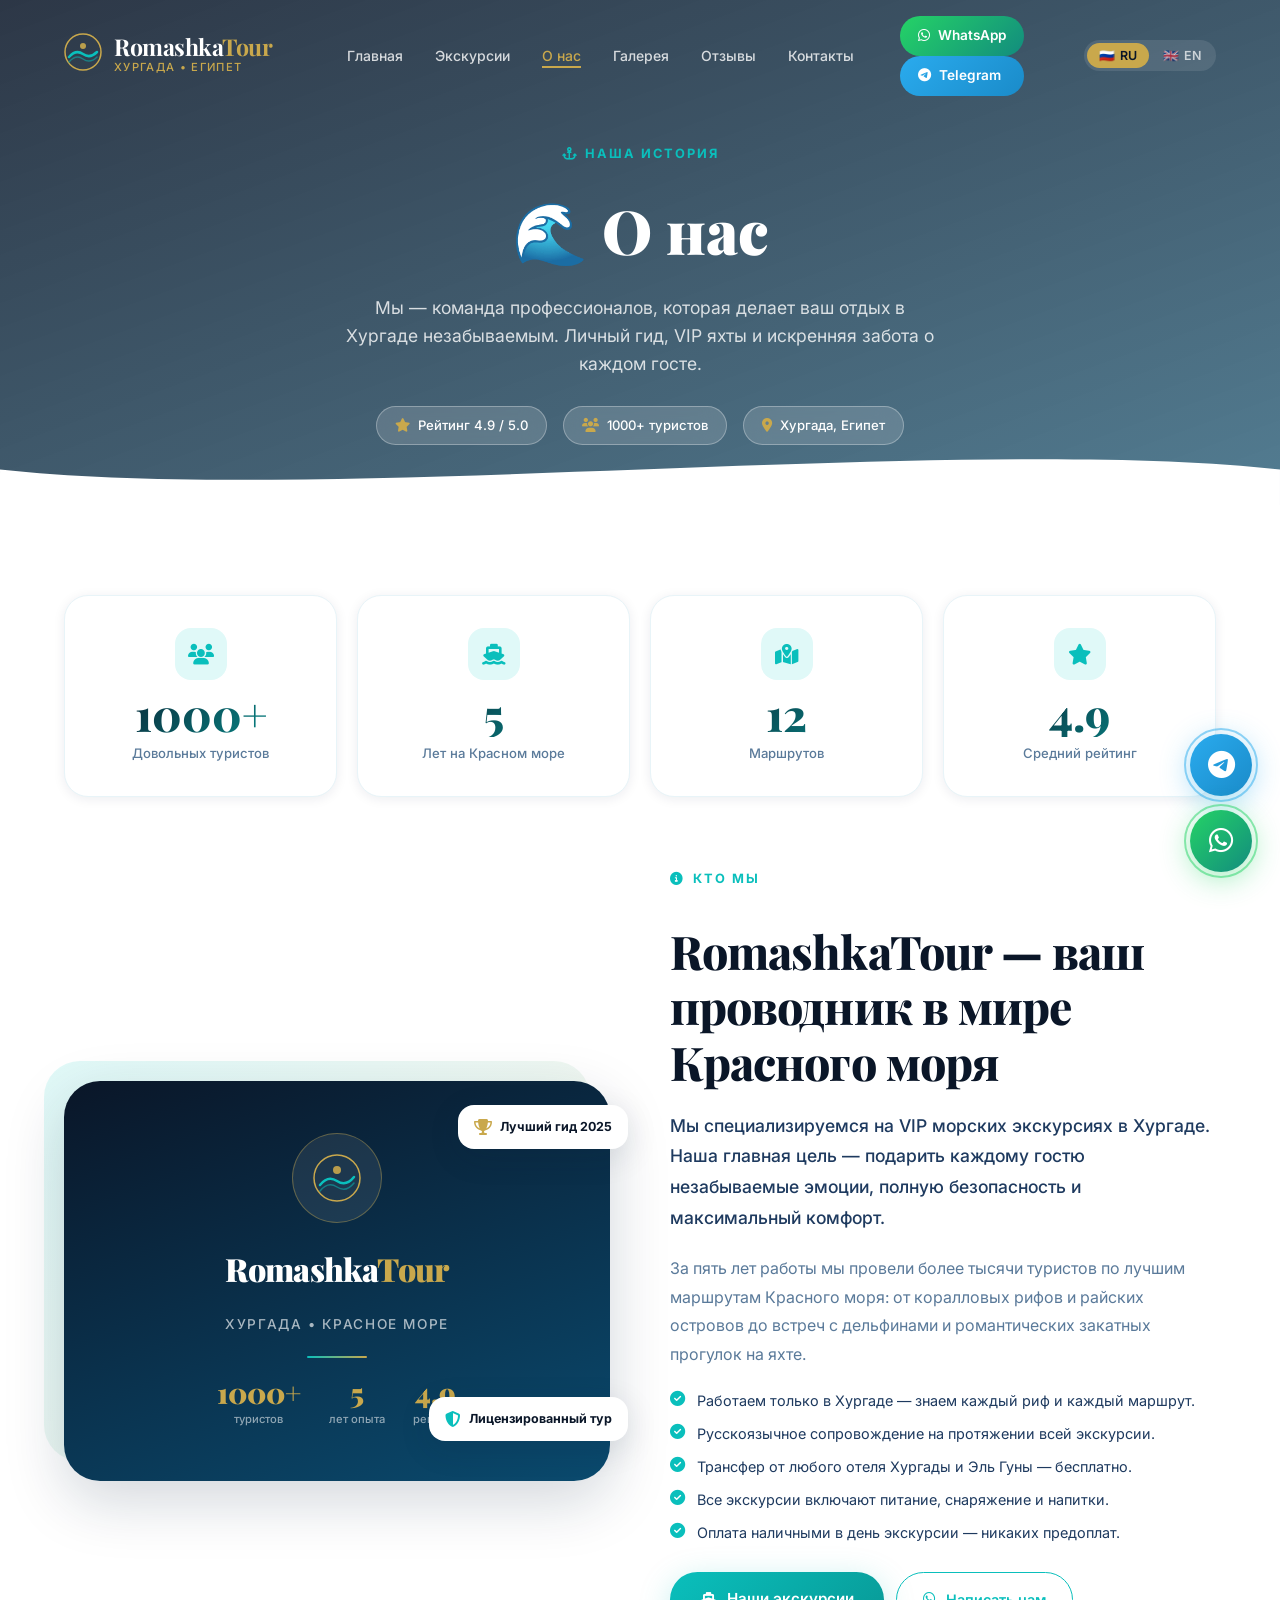
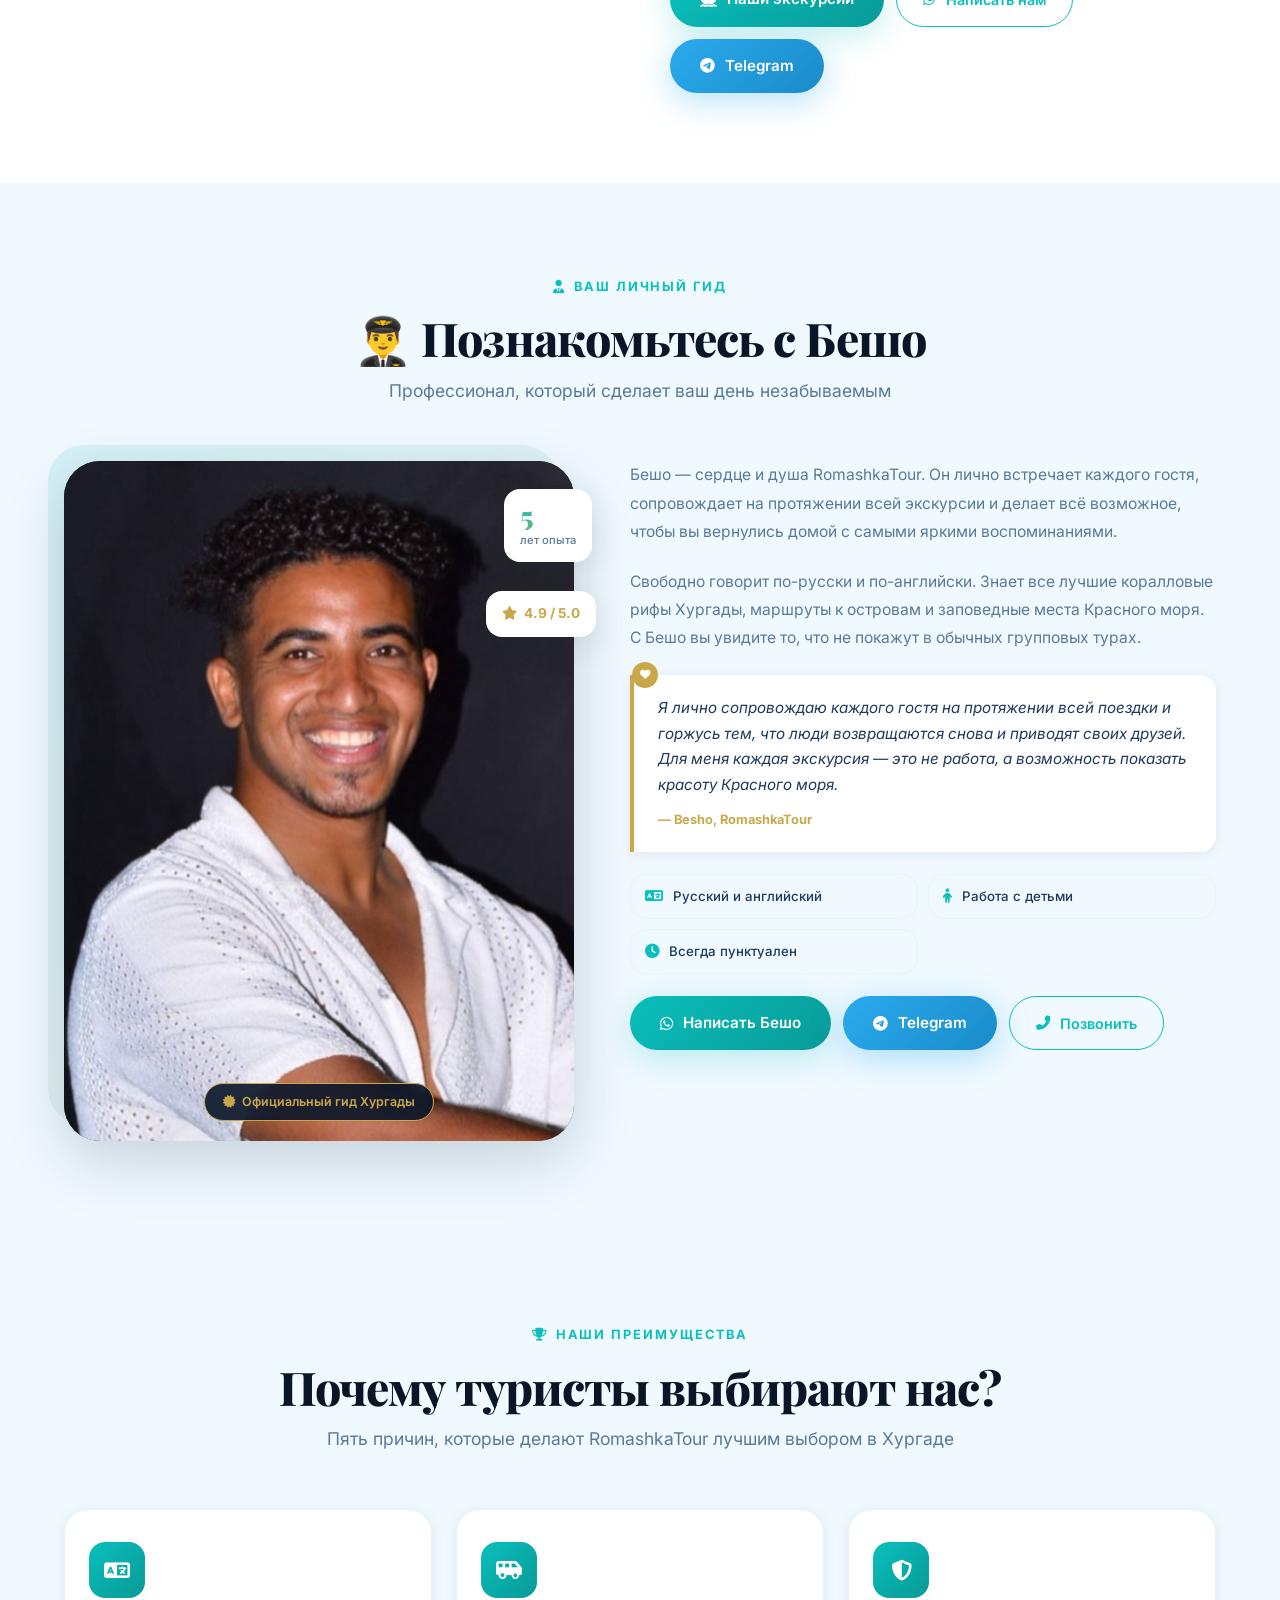
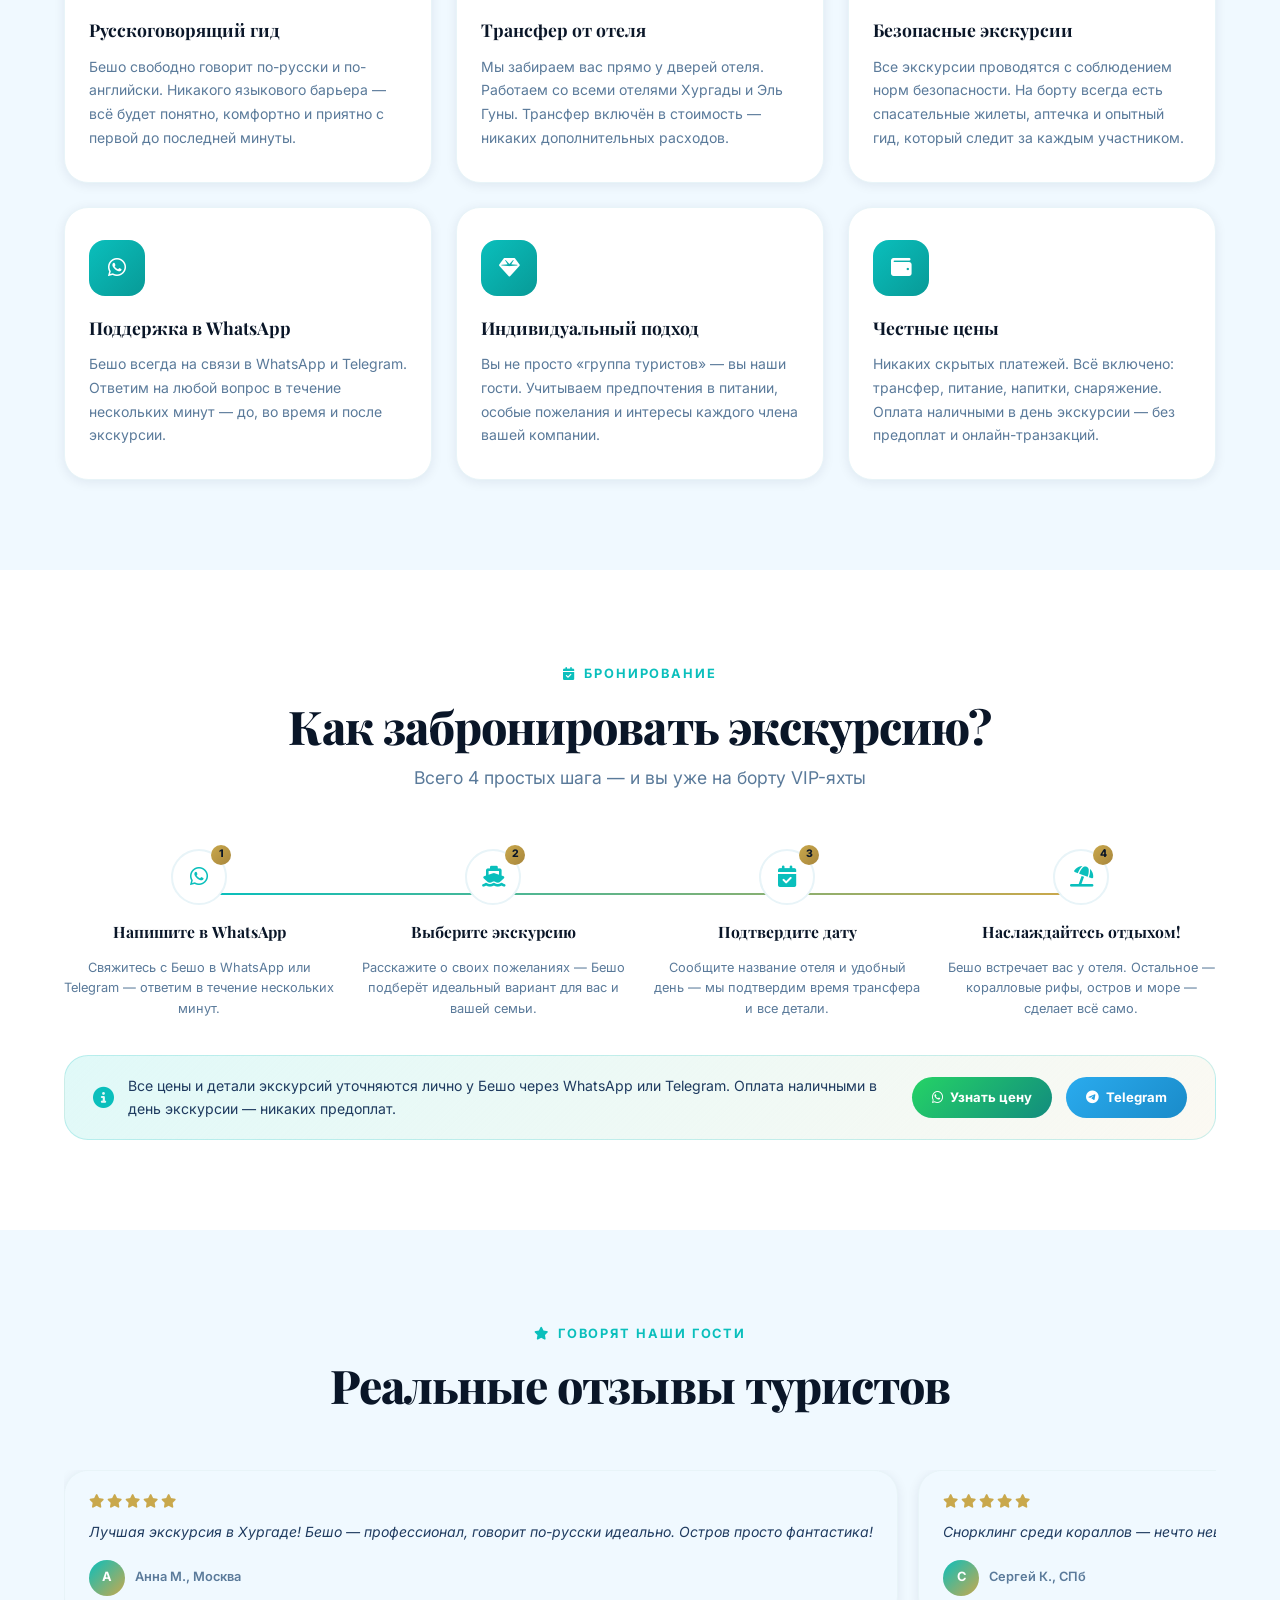
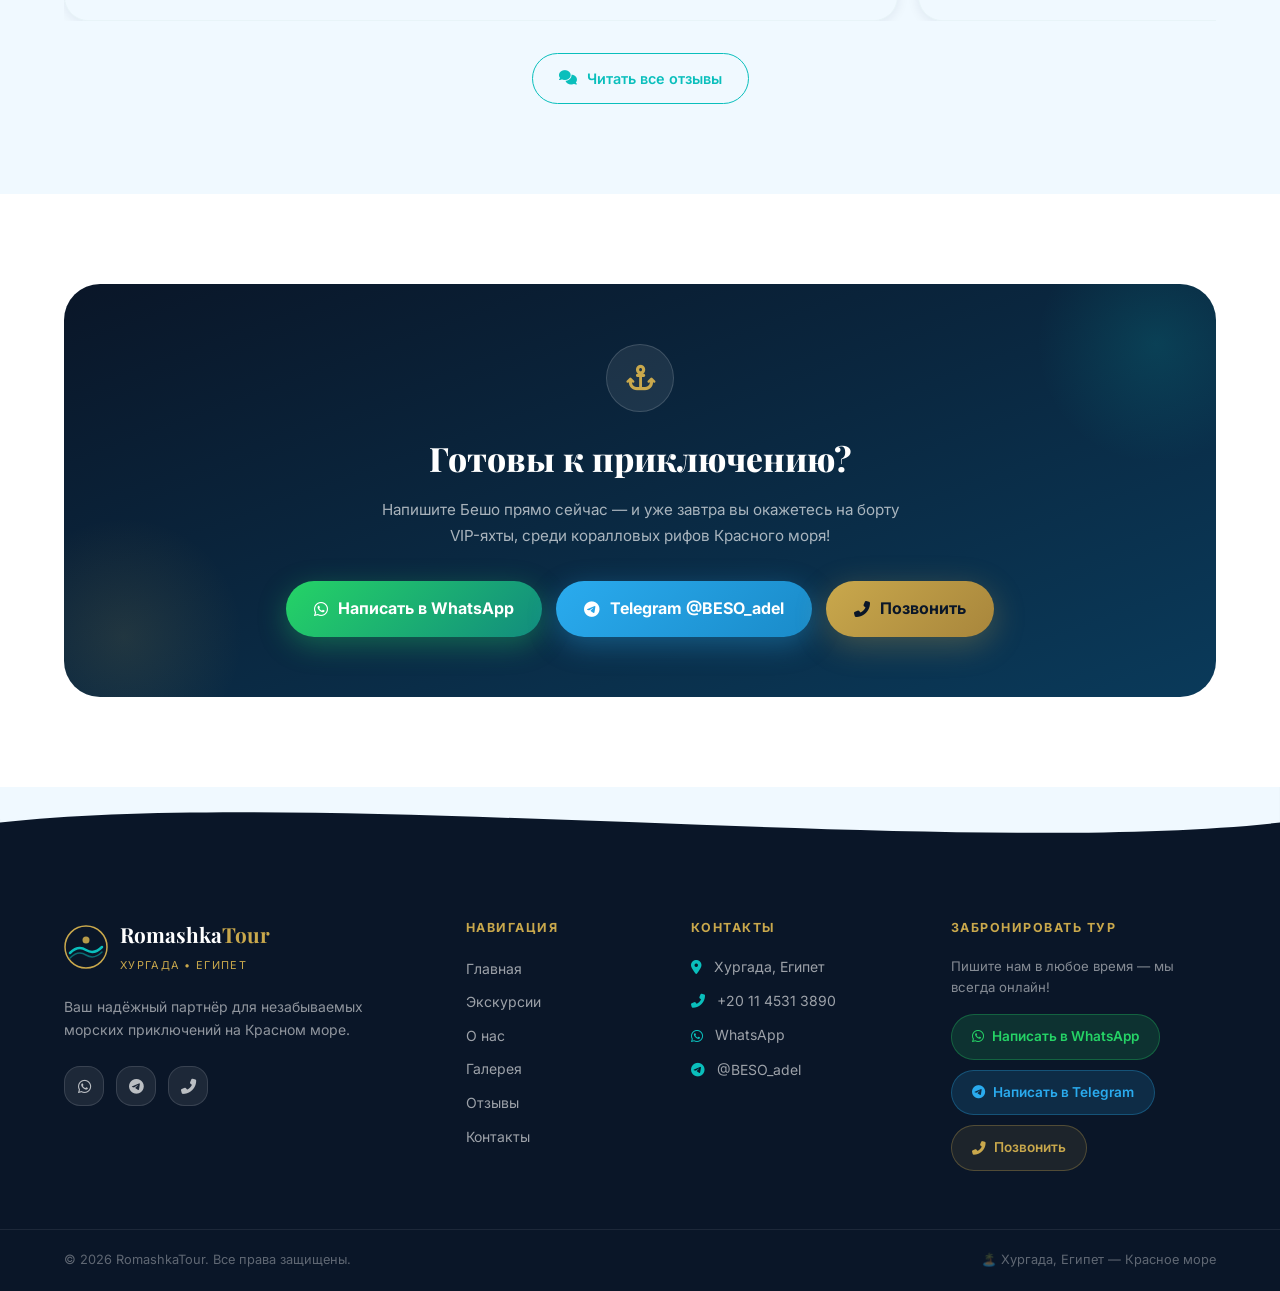
==== commit 4056ff40: "Update about.html" ====
--- a/about.html
+++ b/about.html
@@ -882,18 +882,6 @@
             <span data-ru="Русский и английский" data-en="Russian and English">Русский и английский</span>
           </div>
           <div class="bishoy-skill-item">
-            <i class="fas fa-mask"></i>
-            <span data-ru="Сертифицированный дайвмастер" data-en="Certified Dive Master">Сертифицированный дайвмастер</span>
-          </div>
-          <div class="bishoy-skill-item">
-            <i class="fas fa-map-marked-alt"></i>
-            <span data-ru="Знает все рифы Хургады" data-en="Knows all Hurghada reefs">Знает все рифы Хургады</span>
-          </div>
-          <div class="bishoy-skill-item">
-            <i class="fas fa-first-aid"></i>
-            <span data-ru="Первая медицинская помощь" data-en="First Aid certified">Первая медицинская помощь</span>
-          </div>
-          <div class="bishoy-skill-item">
             <i class="fas fa-child"></i>
             <span data-ru="Работа с детьми" data-en="Experience with children">Работа с детьми</span>
           </div>
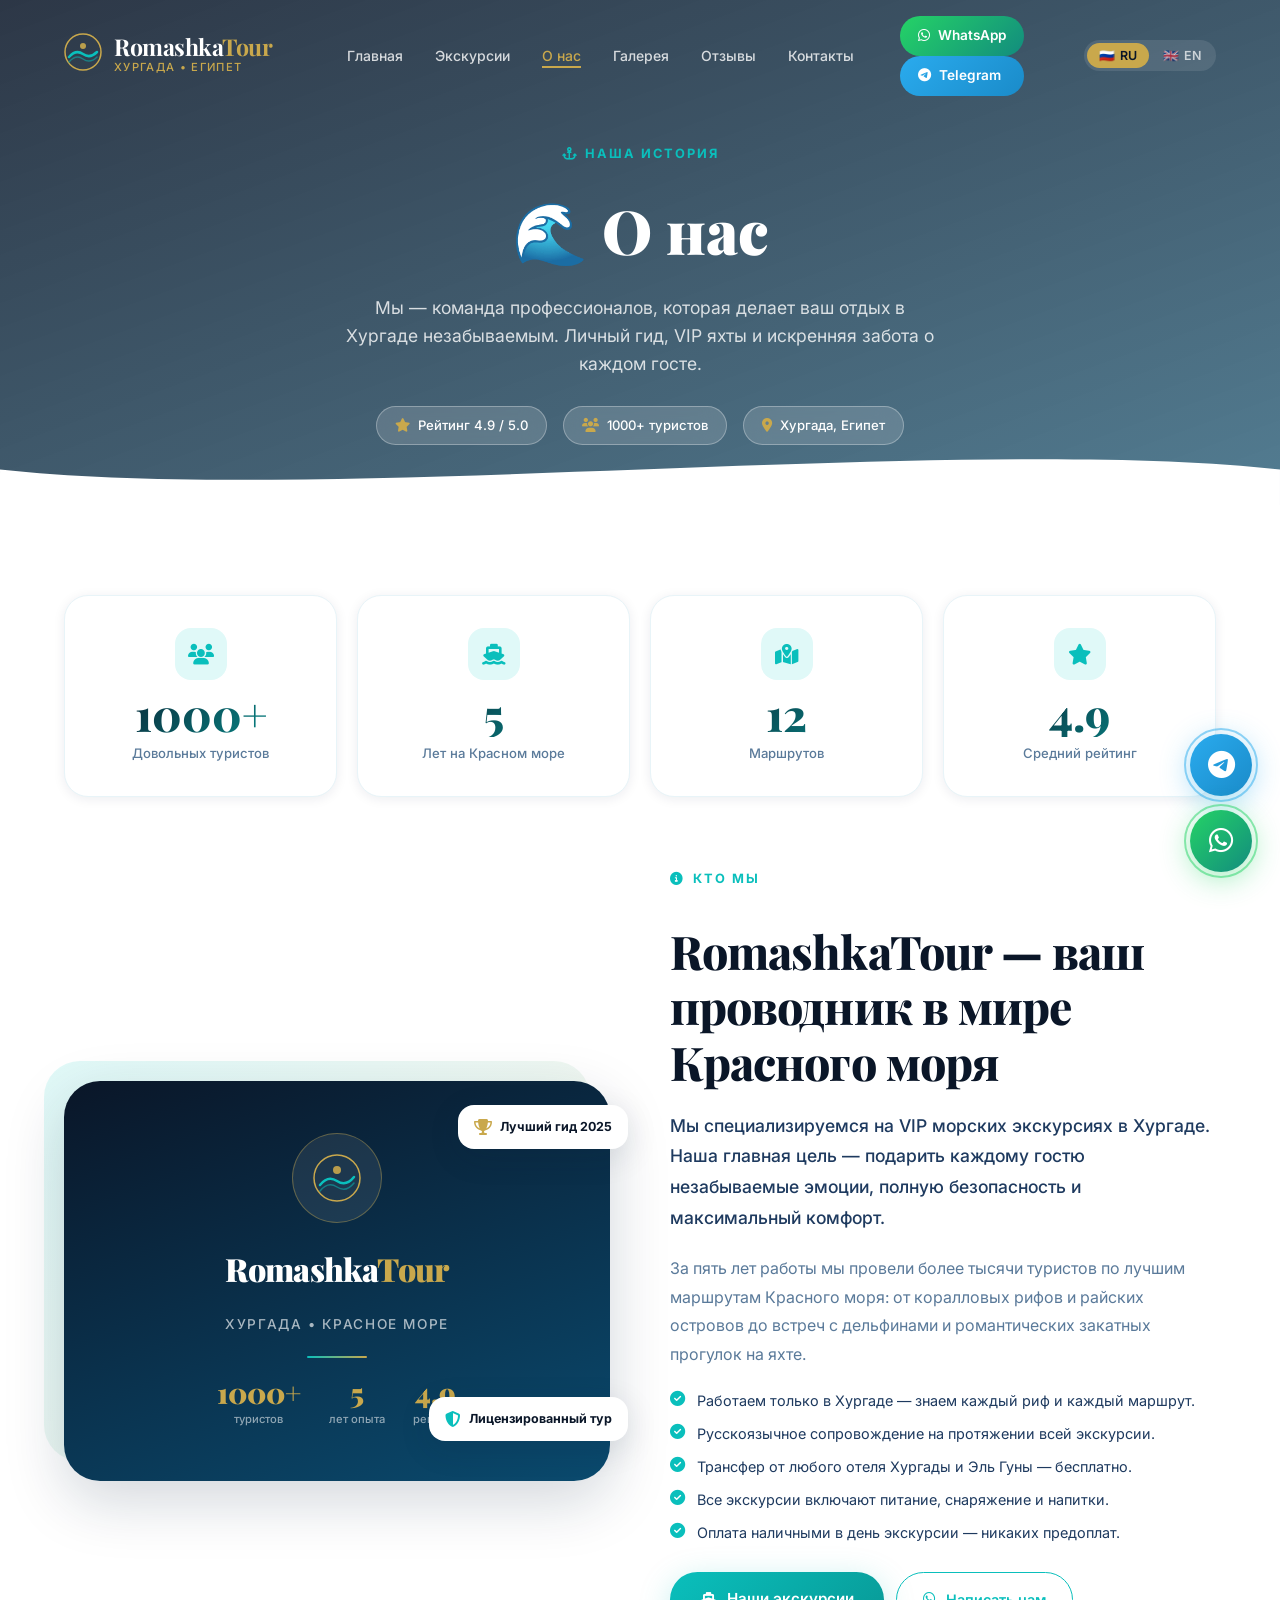
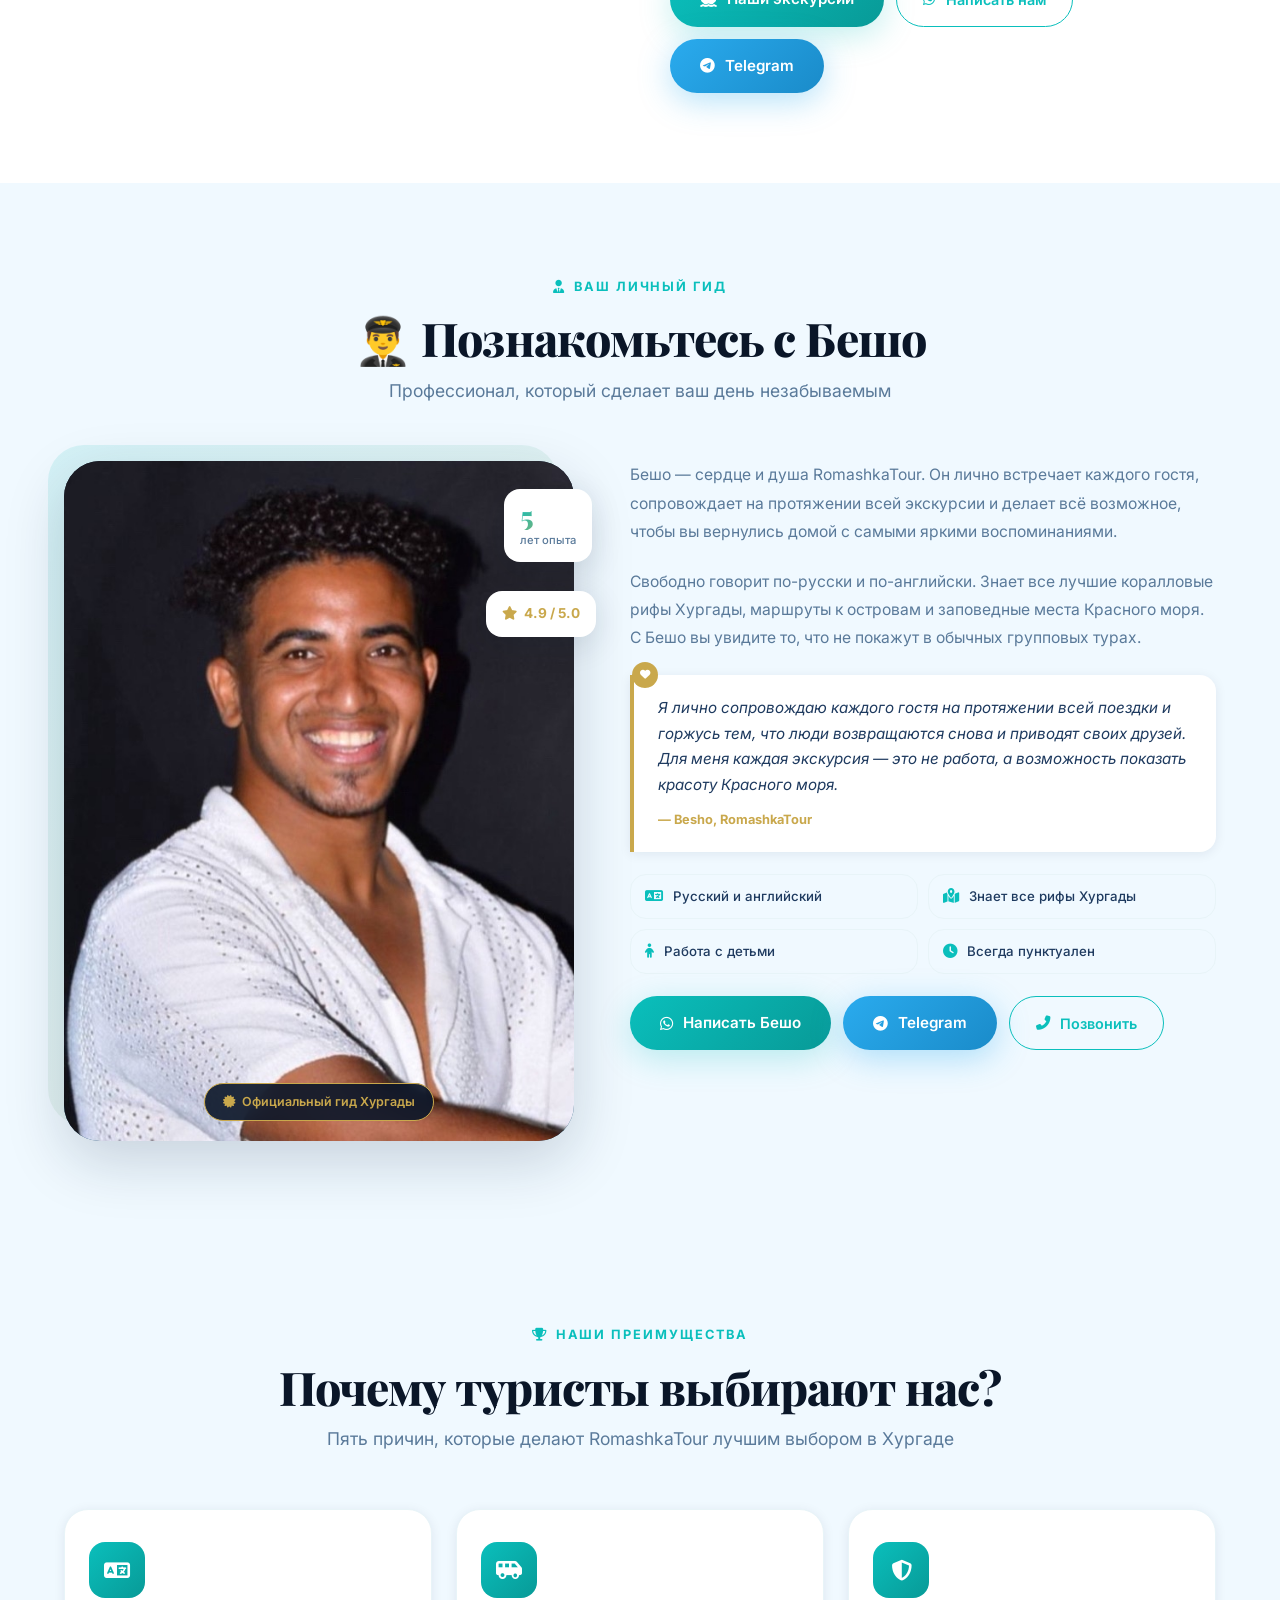
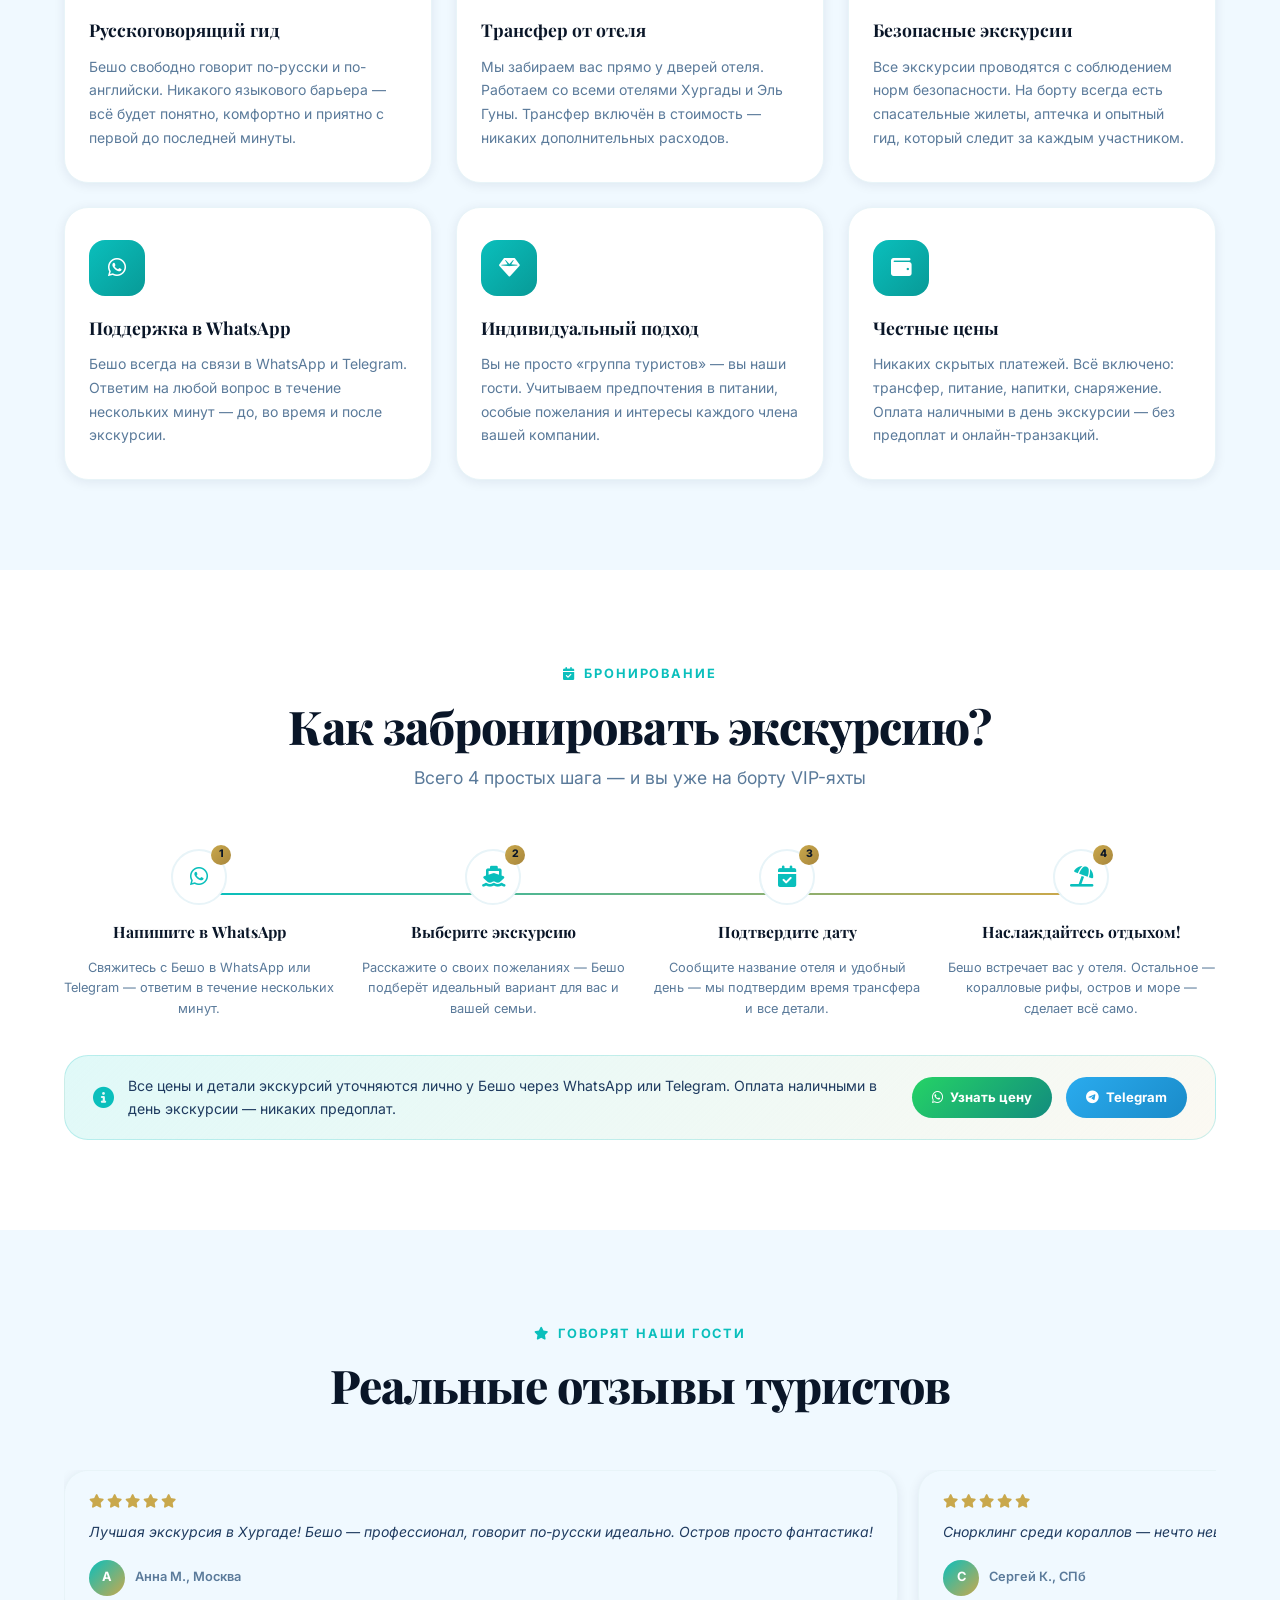
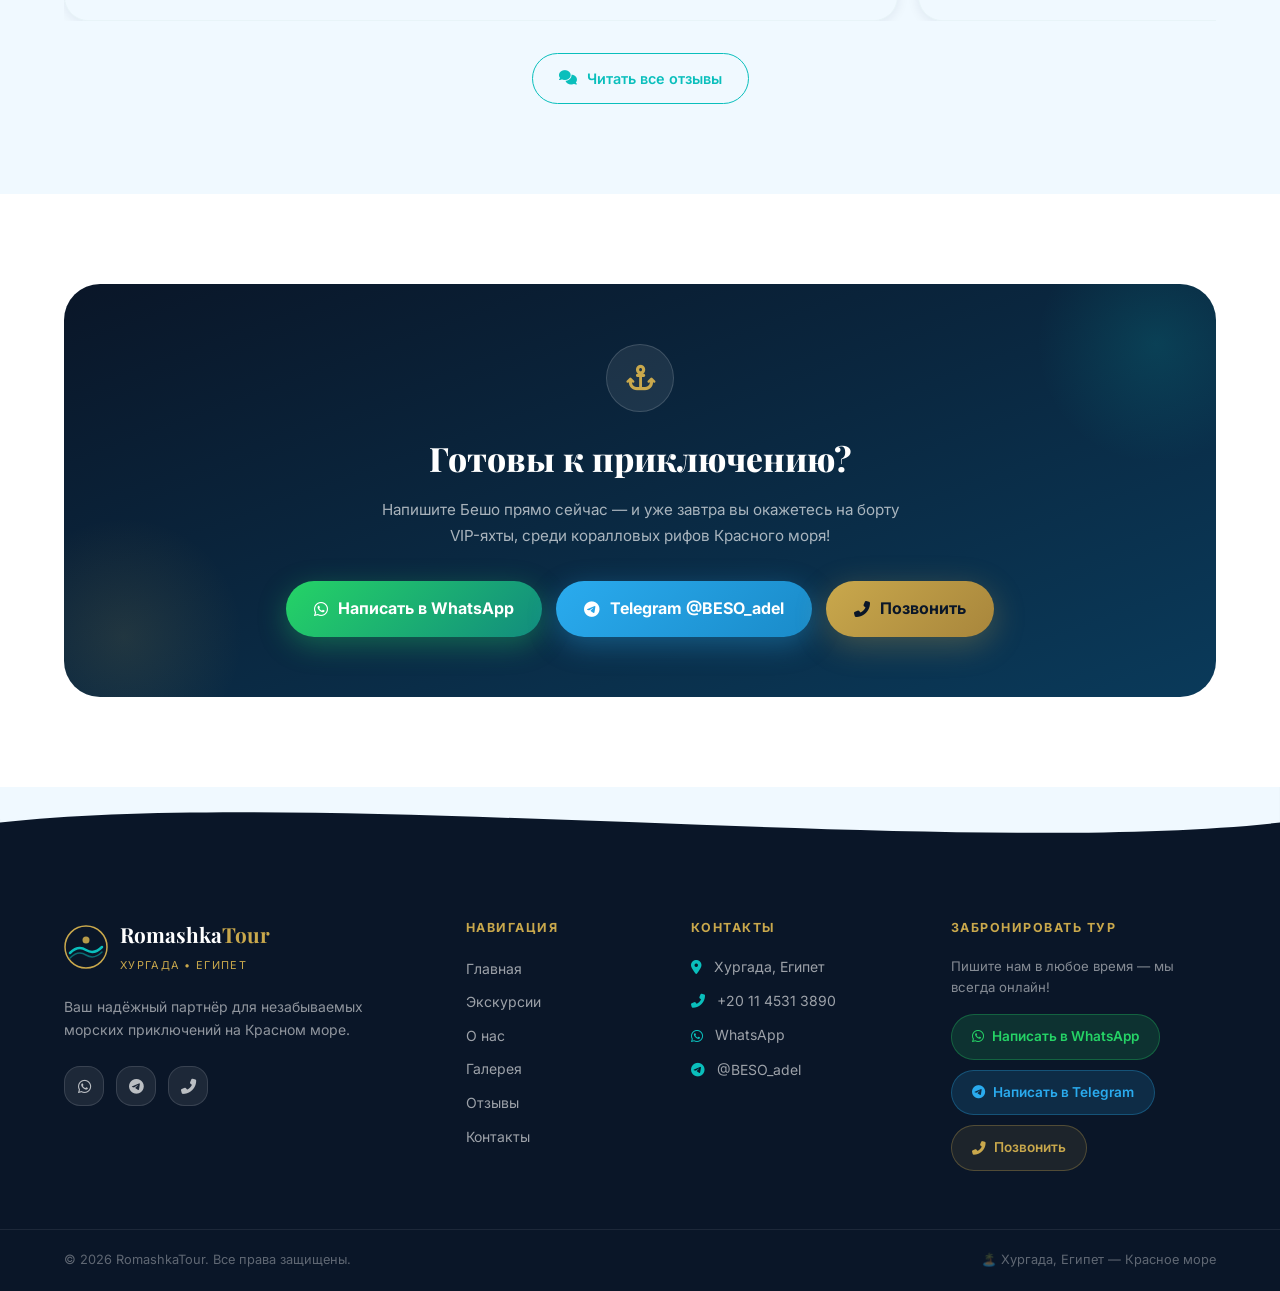
==== commit 71ef21af: "remove extra skills" ====
--- a/about.html
+++ b/about.html
@@ -882,6 +882,10 @@
             <span data-ru="Русский и английский" data-en="Russian and English">Русский и английский</span>
           </div>
           <div class="bishoy-skill-item">
+            <i class="fas fa-map-marked-alt"></i>
+            <span data-ru="Знает все рифы Хургады" data-en="Knows all Hurghada reefs">Знает все рифы Хургады</span>
+          </div>
+          <div class="bishoy-skill-item">
             <i class="fas fa-child"></i>
             <span data-ru="Работа с детьми" data-en="Experience with children">Работа с детьми</span>
           </div>
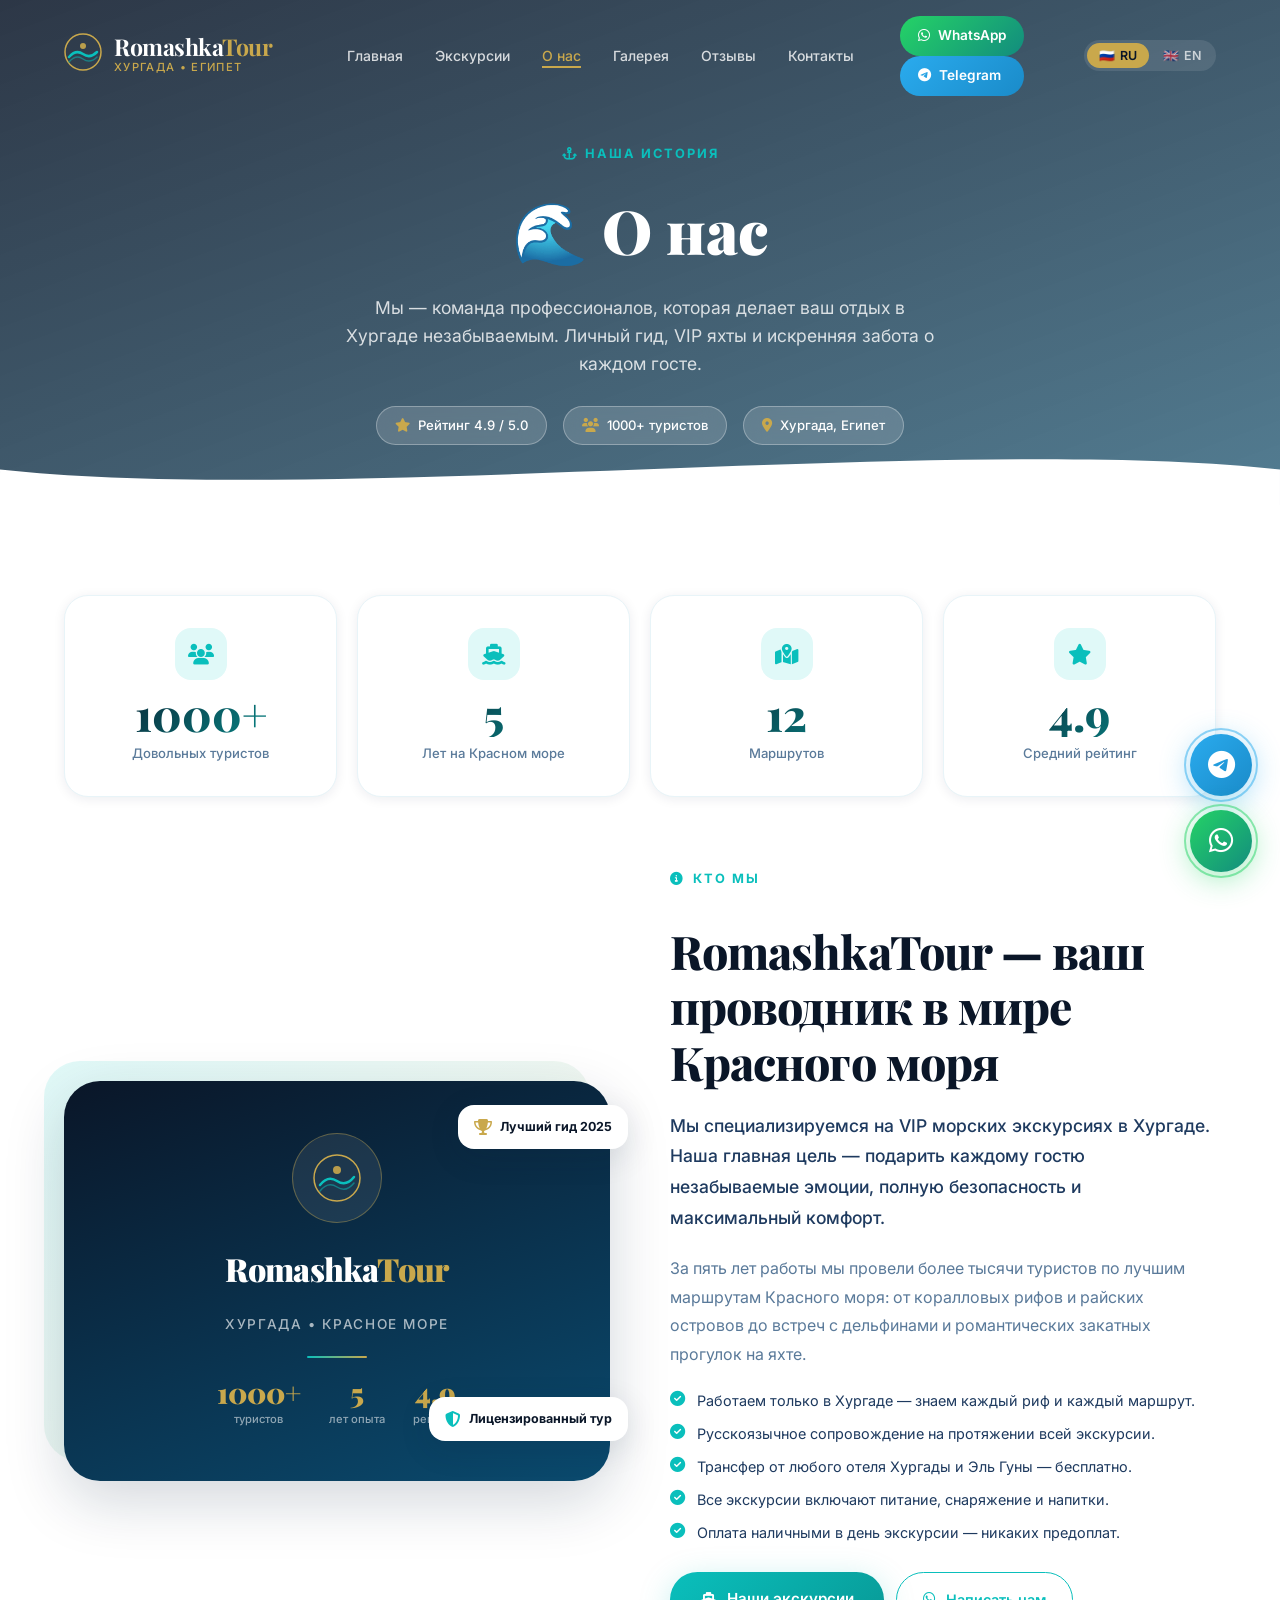
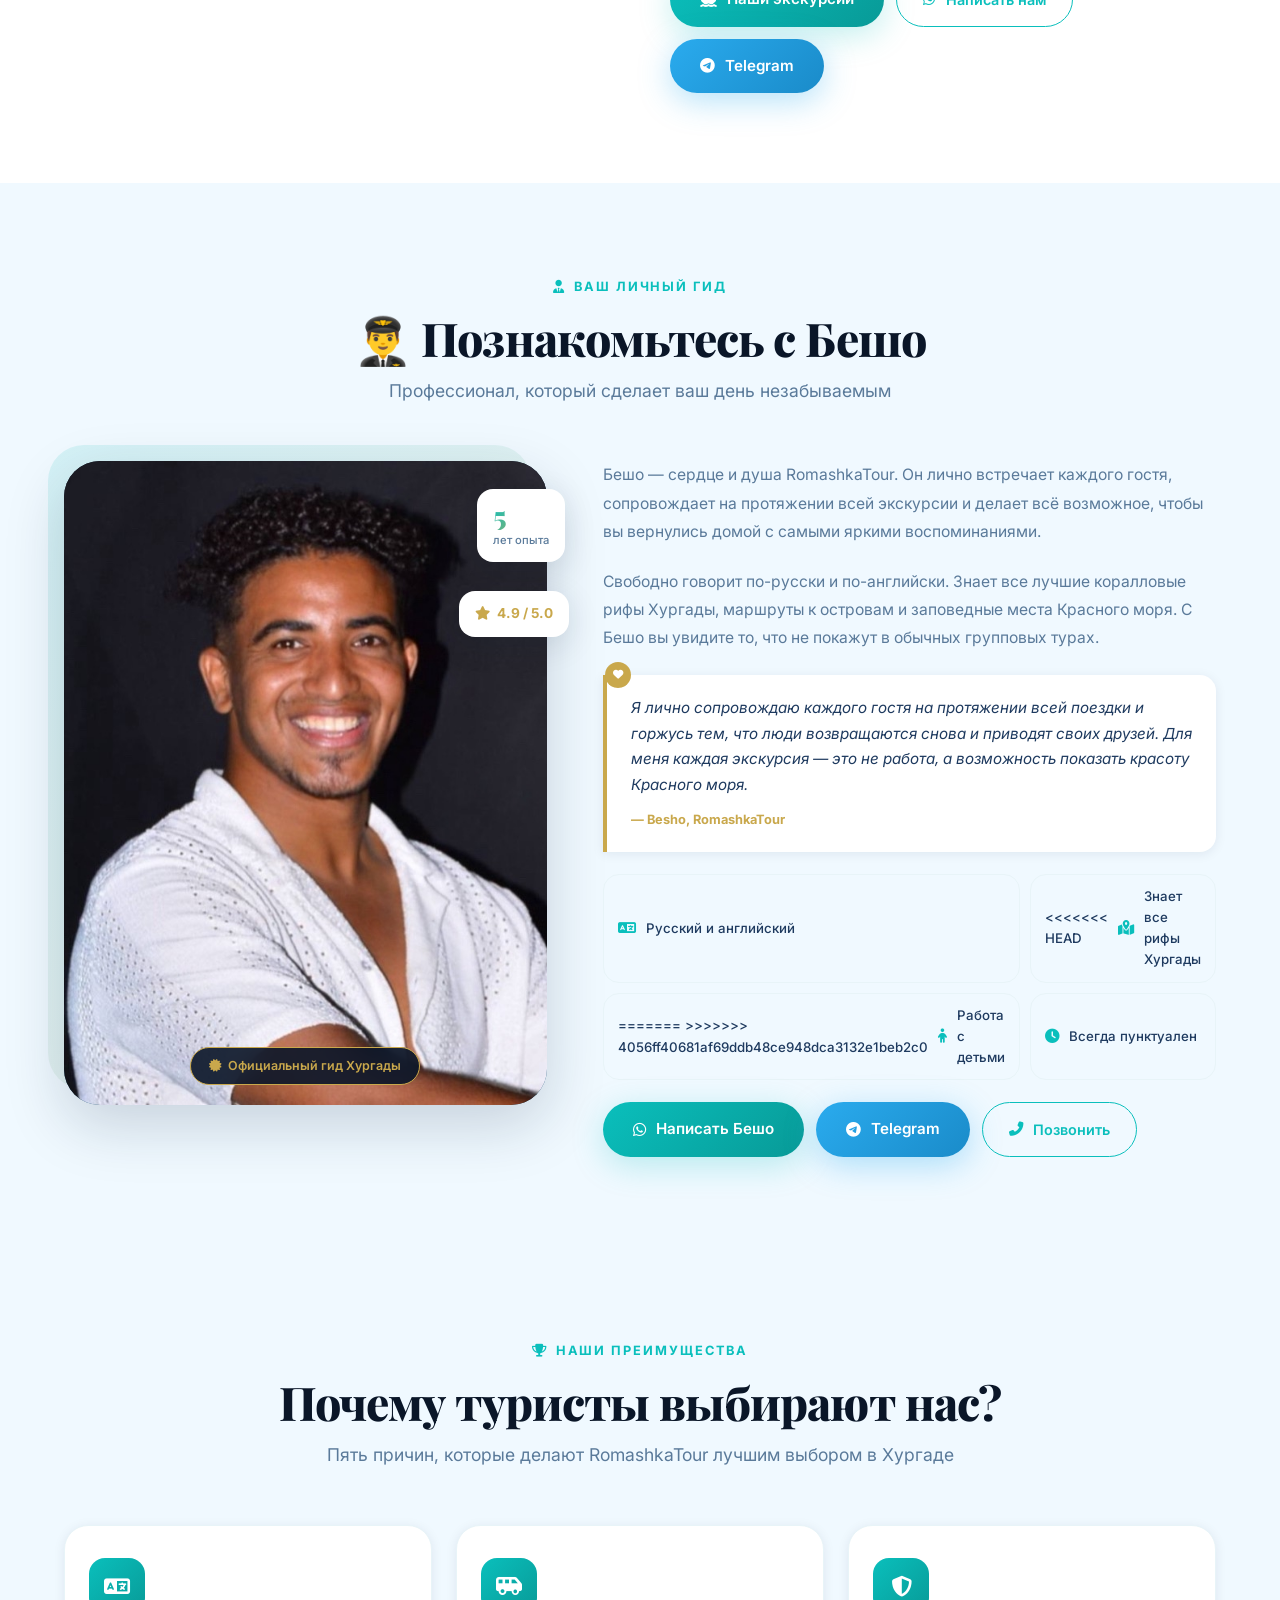
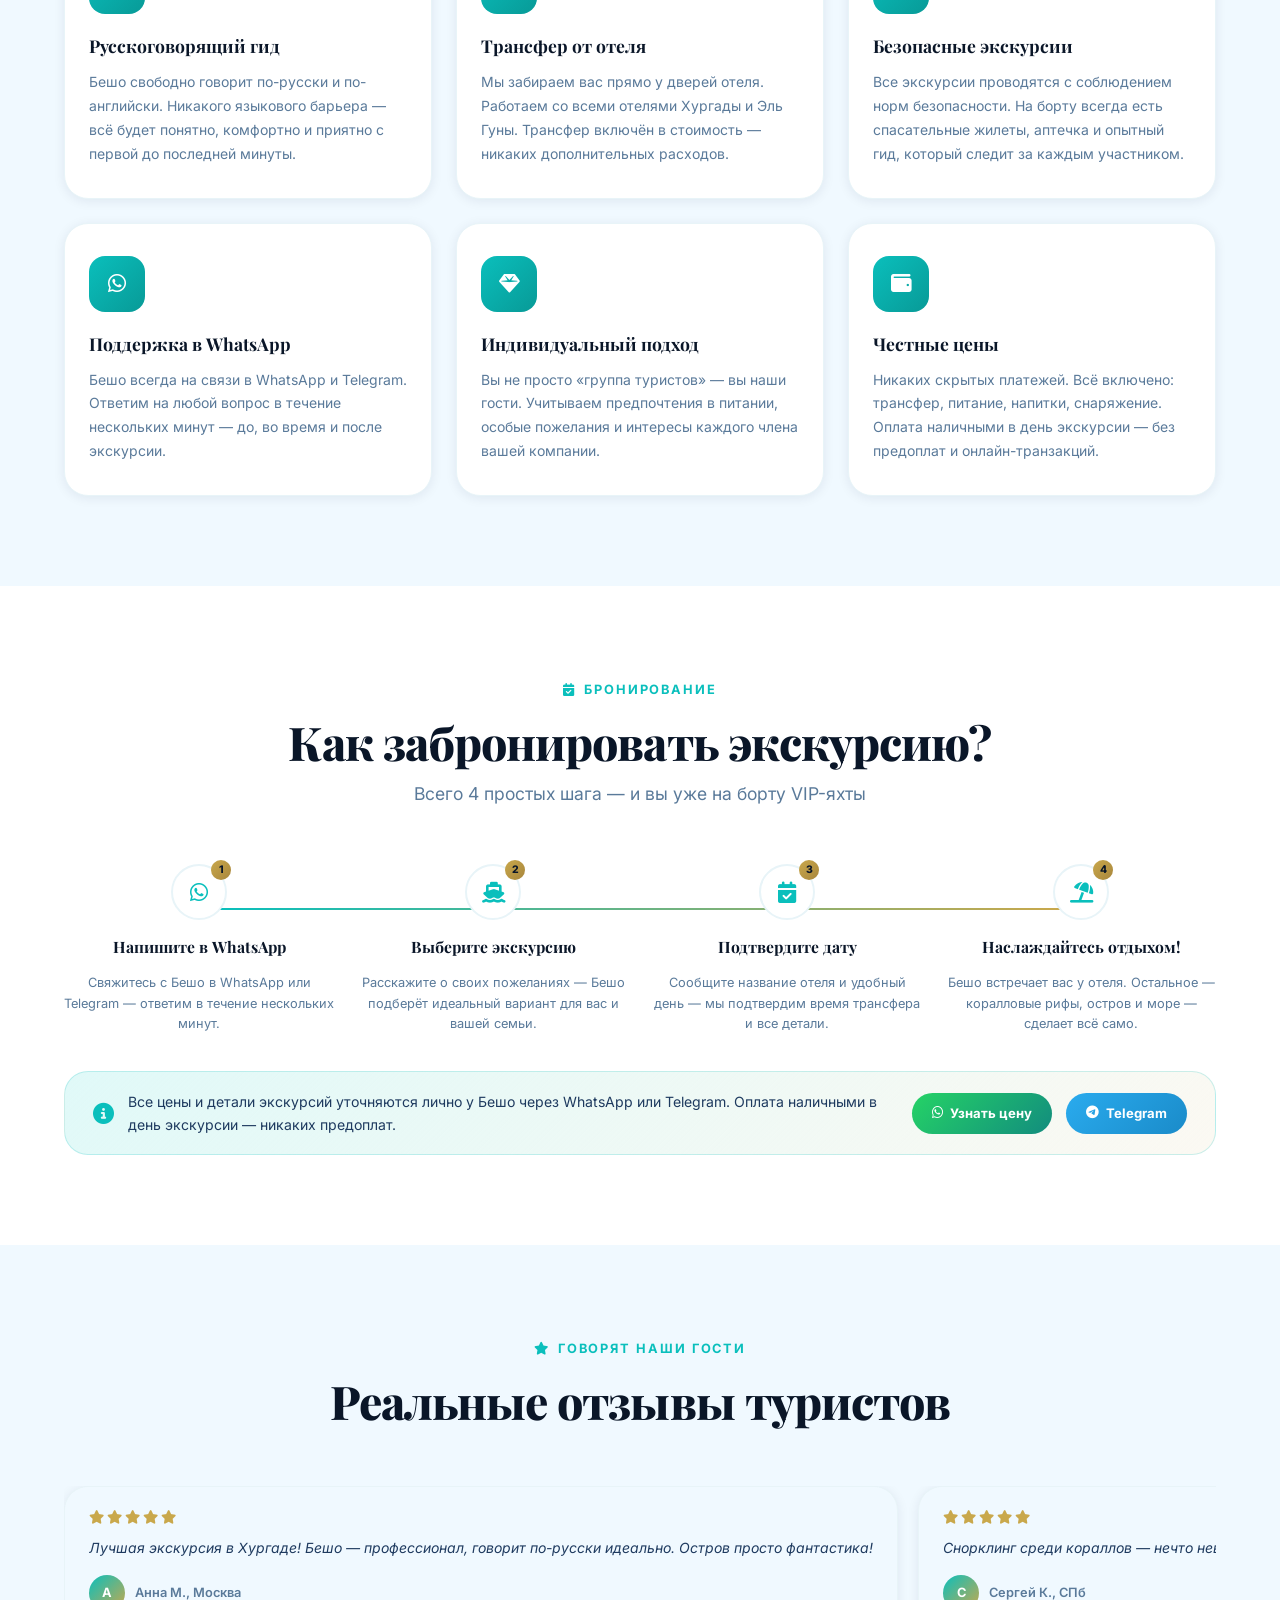
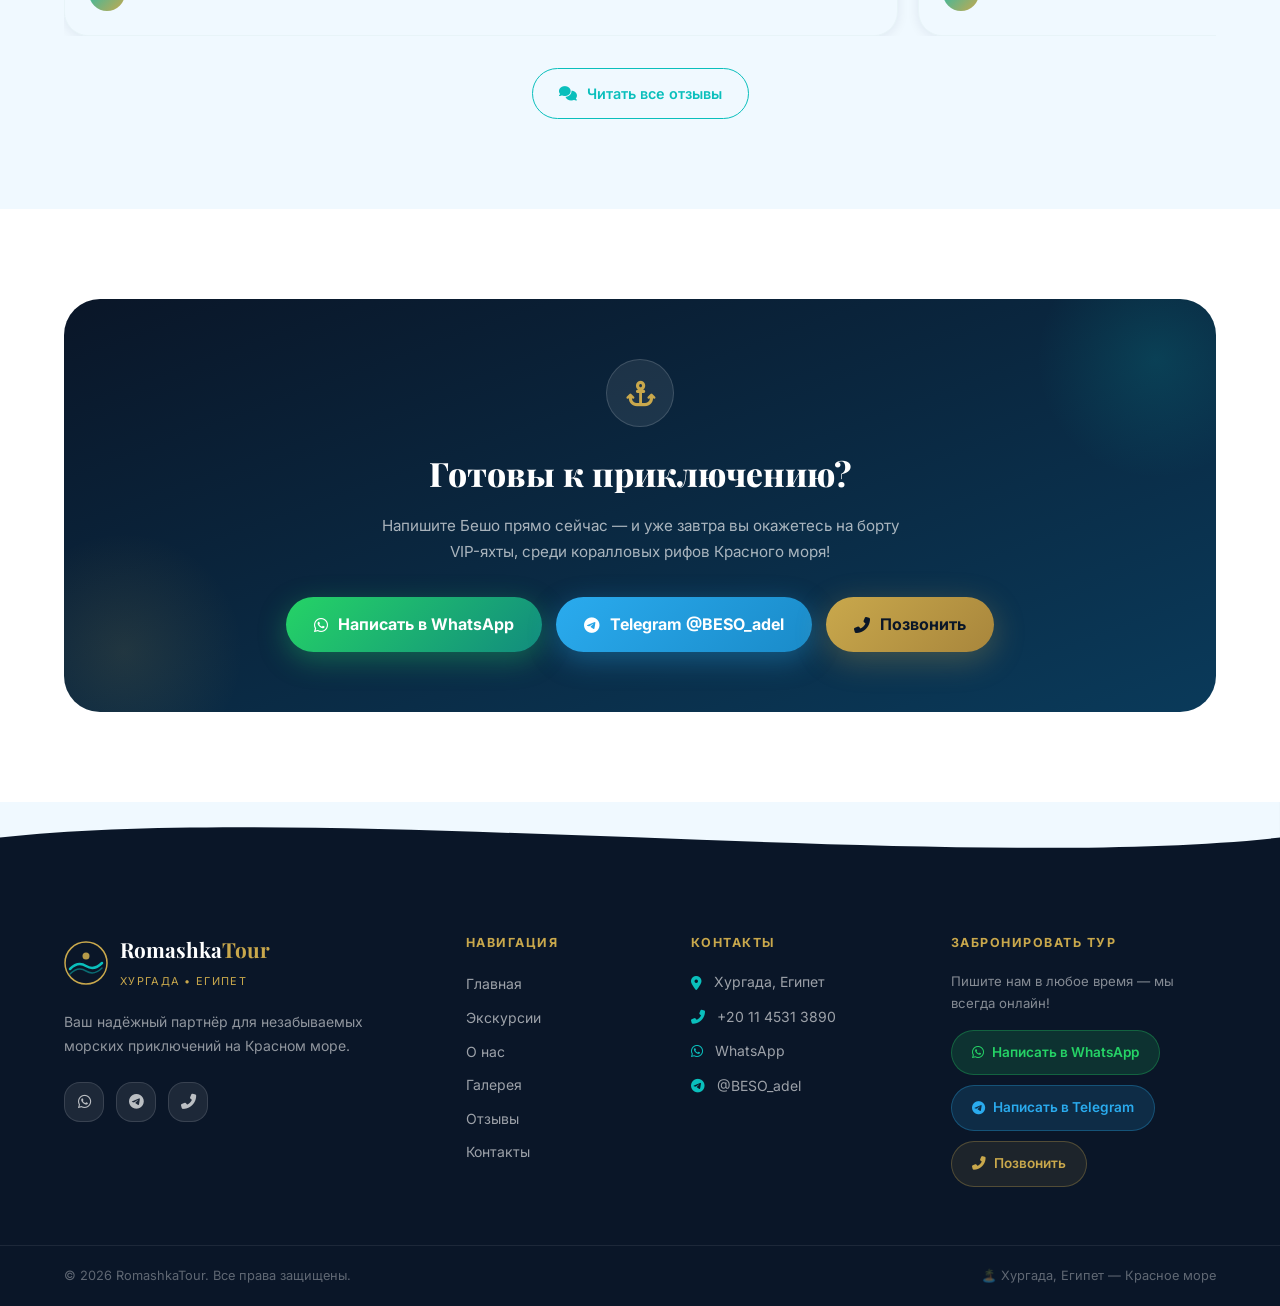
==== commit eb2b592d: "remove extra skills" ====
--- a/about.html
+++ b/about.html
@@ -882,10 +882,13 @@
             <span data-ru="Русский и английский" data-en="Russian and English">Русский и английский</span>
           </div>
           <div class="bishoy-skill-item">
+<<<<<<< HEAD
             <i class="fas fa-map-marked-alt"></i>
             <span data-ru="Знает все рифы Хургады" data-en="Knows all Hurghada reefs">Знает все рифы Хургады</span>
           </div>
           <div class="bishoy-skill-item">
+=======
+>>>>>>> 4056ff40681af69ddb48ce948dca3132e1beb2c0
             <i class="fas fa-child"></i>
             <span data-ru="Работа с детьми" data-en="Experience with children">Работа с детьми</span>
           </div>
